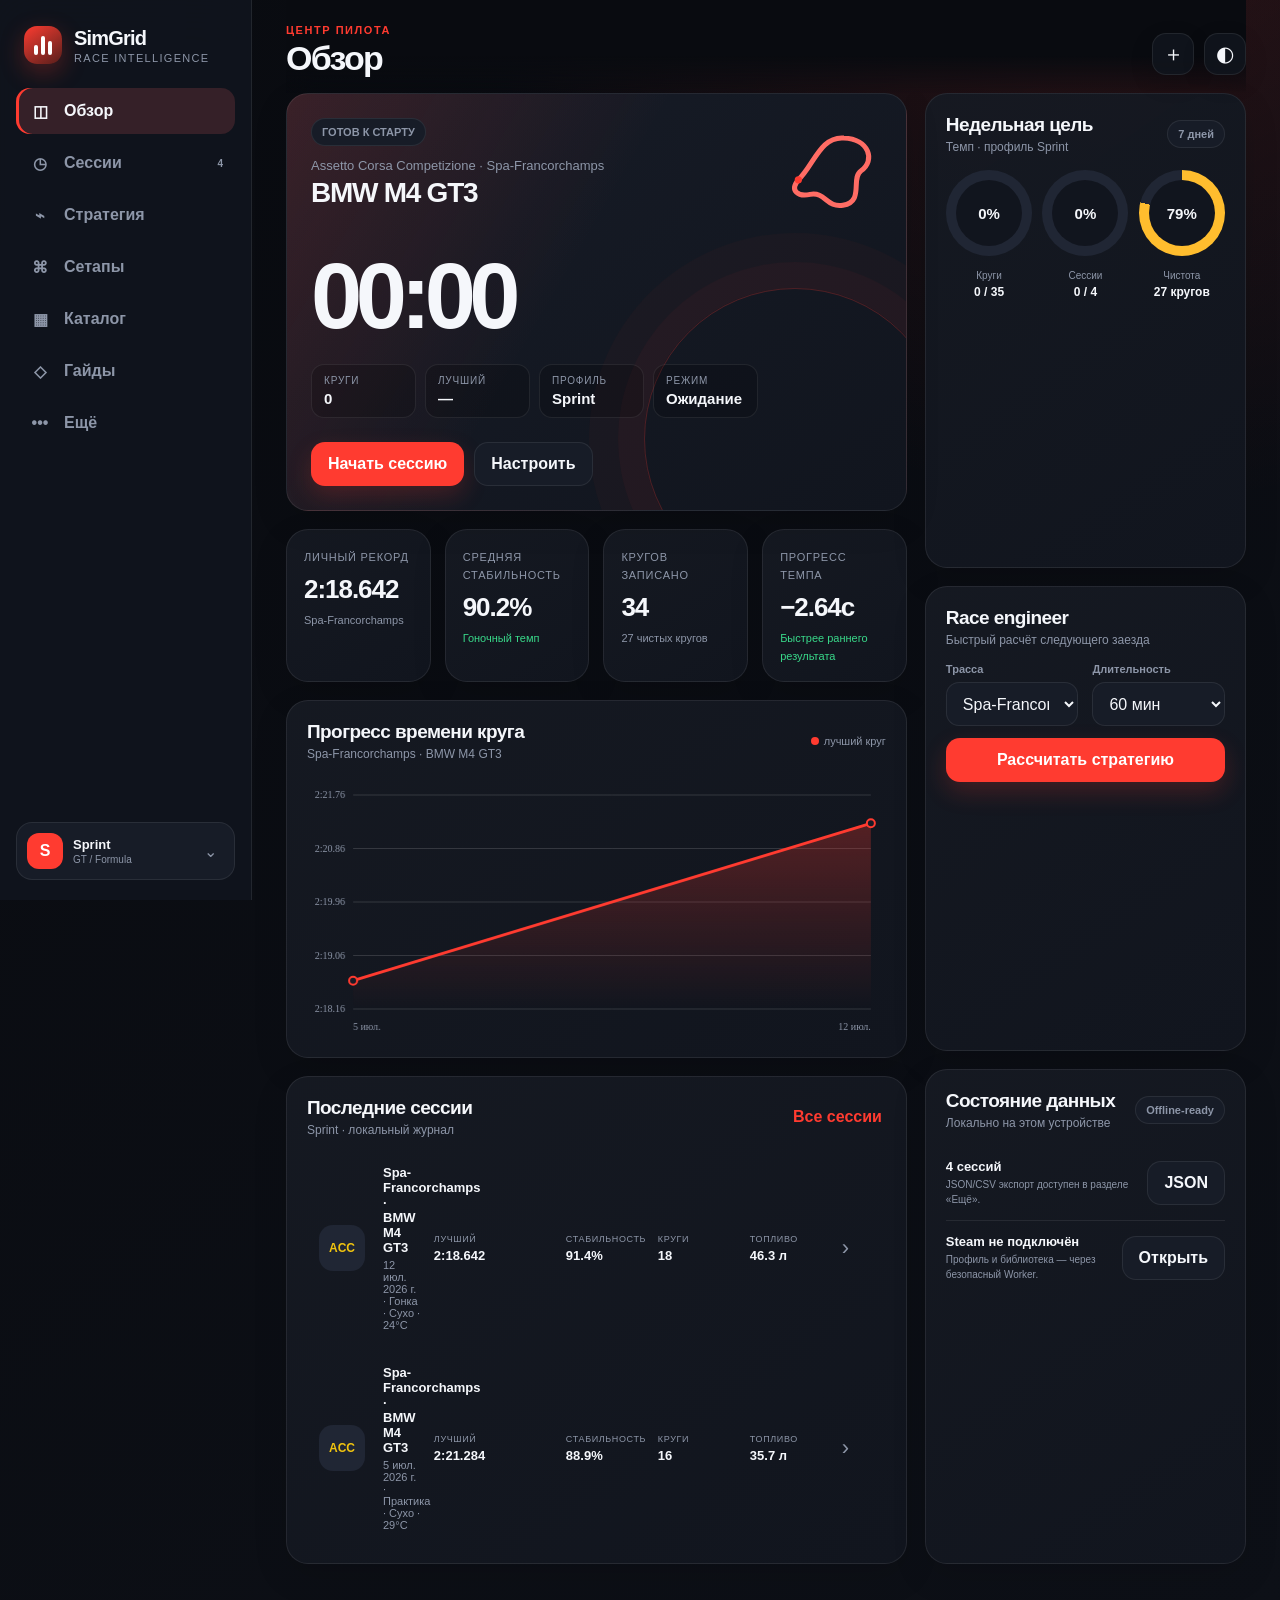
==== index.html @ e284e1b4 "Add files via upload" ====
<!doctype html>
<html lang="ru">
<head>
  <meta charset="utf-8">
  <meta name="viewport" content="width=device-width,initial-scale=1,viewport-fit=cover,user-scalable=no">
  <meta name="theme-color" content="#090b10">
  <meta name="apple-mobile-web-app-capable" content="yes">
  <meta name="apple-mobile-web-app-status-bar-style" content="black-translucent">
  <meta name="apple-mobile-web-app-title" content="SimGrid">
  <meta name="format-detection" content="telephone=no">
  <meta name="description" content="SimGrid — локальный менеджер автосимулятора, телеметрии, сетапов и стратегии.">
  <link rel="manifest" href="manifest.webmanifest">
  <link rel="apple-touch-icon" href="icons/apple-touch-icon.png">
  <link rel="icon" href="icons/icon-192.png">
  <link rel="stylesheet" href="styles.css">
  <title>SimGrid</title>
</head>
<body>
  <div id="app" class="app-shell">
    <aside class="sidebar" aria-label="Основная навигация">
      <div class="brand">
        <div class="brand-mark" aria-hidden="true"><span></span><span></span><span></span></div>
        <div><strong>SimGrid</strong><small>Race intelligence</small></div>
      </div>
      <nav id="desktopNav" class="nav-list"></nav>
      <div class="sidebar-footer">
        <button class="profile-switch" id="profileSwitch" type="button">
          <span class="profile-avatar" id="profileAvatar">S</span>
          <span><strong id="activeProfileName">Sprint</strong><small id="profileGameHint">GT / Formula</small></span>
          <span class="chevron">⌄</span>
        </button>
      </div>
    </aside>

    <main class="main">
      <header class="topbar">
        <div>
          <p class="eyebrow" id="pageEyebrow">Центр пилота</p>
          <h1 id="pageTitle">Обзор</h1>
        </div>
        <div class="top-actions">
          <button class="icon-button" id="quickAddBtn" type="button" aria-label="Добавить сессию">＋</button>
          <button class="icon-button" id="themeBtn" type="button" aria-label="Выбрать тему">◐</button>
          <button class="install-button hidden" id="installBtn" type="button">Установить</button>
        </div>
      </header>

      <section id="view" class="view" aria-live="polite"></section>
    </main>

    <nav id="mobileNav" class="bottom-nav" aria-label="Мобильная навигация"></nav>
  </div>

  <div id="modalRoot"></div>
  <div id="toastRoot" class="toast-root" aria-live="polite"></div>
  <input id="importInput" type="file" accept=".json,.csv,.simgrid" hidden>

  <script src="data.js"></script>
  <script src="app.js"></script>
</body>
</html>
---- styles.css ----
:root{
  --bg:#090b10;--bg2:#0d1017;--panel:#11151e;--panel2:#171c27;--panel3:#202634;
  --text:#f5f7fb;--muted:#8d96a8;--line:rgba(255,255,255,.08);--line-strong:rgba(255,255,255,.14);
  --accent:#ff3b30;--accent2:#ff8a65;--good:#39d98a;--warn:#ffbd2e;--danger:#ff4757;
  --shadow:0 20px 60px rgba(0,0,0,.35);--radius:22px;--radius-sm:14px;--safe-bottom:env(safe-area-inset-bottom,0px);
  --safe-top:env(safe-area-inset-top,0px);--sidebar:252px;
  color-scheme:dark;
}
[data-theme="carbon"]{--bg:#050505;--bg2:#0a0a0a;--panel:#101010;--panel2:#161616;--panel3:#222;--accent:#ff1f3d;--accent2:#ff675f}
[data-theme="titanium"]{--bg:#171a20;--bg2:#1c2027;--panel:#242a33;--panel2:#2c333e;--panel3:#353e4b;--text:#f4f5f7;--muted:#a9b0ba;--accent:#d6d9df;--accent2:#8ea0b5}
[data-theme="papaya"]{--bg:#0b0b0e;--bg2:#111116;--panel:#17171d;--panel2:#1f2028;--panel3:#292b35;--accent:#ff8700;--accent2:#ffd257}
[data-theme="electric"]{--bg:#040b12;--bg2:#07121c;--panel:#0b1926;--panel2:#0f2233;--panel3:#153148;--accent:#27a7ff;--accent2:#55e1ff}
[data-theme="violet"]{--bg:#090613;--bg2:#100b1e;--panel:#171126;--panel2:#201633;--panel3:#2a1e43;--accent:#9b7bff;--accent2:#e883ff}
[data-theme="ice"]{--bg:#eef2f6;--bg2:#f6f8fb;--panel:#ffffff;--panel2:#f2f5f8;--panel3:#e7edf3;--text:#111827;--muted:#637083;--line:rgba(19,31,49,.08);--line-strong:rgba(19,31,49,.14);--accent:#0969da;--accent2:#4ea1ff;--shadow:0 20px 50px rgba(46,62,80,.14);color-scheme:light}
[data-theme="lcd"]{--bg:#071007;--bg2:#0b160b;--panel:#0e1d0f;--panel2:#132716;--panel3:#1b3420;--text:#d9ffd1;--muted:#82aa7d;--accent:#98ff75;--accent2:#d4ff82;--good:#98ff75;--warn:#f3ff7d}
*{box-sizing:border-box}
html{background:var(--bg);min-height:100%;overscroll-behavior:none}
body{margin:0;min-height:100vh;background:
radial-gradient(circle at 88% -10%,color-mix(in srgb,var(--accent) 14%,transparent),transparent 32%),
linear-gradient(145deg,var(--bg),var(--bg2));color:var(--text);font-family:-apple-system,BlinkMacSystemFont,"SF Pro Display","Segoe UI",sans-serif;-webkit-font-smoothing:antialiased;overflow-x:hidden}
button,input,select,textarea{font:inherit;color:inherit}
button{cursor:pointer}
a{color:inherit}
.hidden{display:none!important}
.app-shell{min-height:100vh;display:grid;grid-template-columns:var(--sidebar) minmax(0,1fr)}
.sidebar{position:fixed;inset:0 auto 0 0;width:var(--sidebar);padding:calc(22px + var(--safe-top)) 16px 20px;background:color-mix(in srgb,var(--panel) 88%,transparent);border-right:1px solid var(--line);backdrop-filter:blur(24px);z-index:20;display:flex;flex-direction:column}
.brand{display:flex;align-items:center;gap:12px;padding:4px 8px 24px}.brand strong{display:block;font-size:20px;letter-spacing:-.04em}.brand small{display:block;color:var(--muted);font-size:11px;text-transform:uppercase;letter-spacing:.12em;margin-top:2px}
.brand-mark{width:38px;height:38px;border-radius:13px;background:linear-gradient(145deg,var(--accent),color-mix(in srgb,var(--accent) 30%,#111));box-shadow:0 8px 24px color-mix(in srgb,var(--accent) 28%,transparent);display:flex;align-items:flex-end;justify-content:center;gap:3px;padding:9px}
.brand-mark span{width:4px;border-radius:99px;background:#fff}.brand-mark span:nth-child(1){height:10px}.brand-mark span:nth-child(2){height:19px}.brand-mark span:nth-child(3){height:14px}
.nav-list{display:flex;flex-direction:column;gap:6px}.nav-button{border:0;background:transparent;color:var(--muted);display:flex;align-items:center;gap:12px;width:100%;padding:11px 12px;border-radius:14px;text-align:left;font-weight:650;transition:.18s ease}.nav-button:hover{background:var(--panel2);color:var(--text)}.nav-button.active{background:color-mix(in srgb,var(--accent) 13%,var(--panel2));color:var(--text);box-shadow:inset 3px 0 var(--accent)}.nav-icon{width:24px;height:24px;display:grid;place-items:center;font-size:16px}.nav-button small{margin-left:auto;color:var(--muted);font-size:10px}
.sidebar-footer{margin-top:auto}.profile-switch{width:100%;border:1px solid var(--line);background:var(--panel2);border-radius:16px;padding:10px;display:grid;grid-template-columns:36px 1fr 20px;gap:10px;align-items:center;text-align:left}.profile-switch strong,.profile-switch small{display:block}.profile-switch strong{font-size:13px}.profile-switch small{font-size:10px;color:var(--muted);margin-top:2px}.profile-avatar{width:36px;height:36px;border-radius:12px;background:var(--accent);color:#fff;display:grid;place-items:center;font-weight:800}.chevron{color:var(--muted)}
.main{grid-column:2;min-width:0;padding:0 34px 52px}.topbar{position:sticky;top:0;z-index:15;display:flex;justify-content:space-between;align-items:flex-end;padding:calc(24px + var(--safe-top)) 0 18px;background:linear-gradient(var(--bg) 60%,transparent);backdrop-filter:blur(12px)}.eyebrow{margin:0 0 5px;color:var(--accent);font-size:11px;letter-spacing:.14em;text-transform:uppercase;font-weight:800}.topbar h1{font-size:34px;line-height:1;margin:0;letter-spacing:-.05em}.top-actions{display:flex;gap:10px;align-items:center}.icon-button,.install-button{border:1px solid var(--line);background:color-mix(in srgb,var(--panel) 86%,transparent);height:42px;border-radius:14px;display:grid;place-items:center;box-shadow:0 8px 24px rgba(0,0,0,.12)}.icon-button{width:42px;font-size:21px}.install-button{padding:0 16px;color:#fff;background:var(--accent);border-color:transparent;font-weight:750}
.view{max-width:1440px;margin:0 auto}.dashboard-grid{display:grid;grid-template-columns:minmax(0,1.45fr) minmax(300px,.75fr);gap:18px}.stack{display:grid;gap:18px}.grid-2{display:grid;grid-template-columns:repeat(2,minmax(0,1fr));gap:18px}.grid-3{display:grid;grid-template-columns:repeat(3,minmax(0,1fr));gap:16px}.grid-4{display:grid;grid-template-columns:repeat(4,minmax(0,1fr));gap:14px}
.card{background:linear-gradient(145deg,color-mix(in srgb,var(--panel) 94%,white 2%),var(--panel));border:1px solid var(--line);border-radius:var(--radius);box-shadow:0 12px 35px rgba(0,0,0,.12);overflow:hidden}.card-pad{padding:20px}.card-head{display:flex;justify-content:space-between;align-items:center;gap:16px;margin-bottom:16px}.card-head h2,.card-head h3{margin:0;letter-spacing:-.03em}.card-head h2{font-size:19px}.card-head h3{font-size:16px}.card-head p{margin:4px 0 0;color:var(--muted);font-size:12px}.link-button{border:0;background:transparent;color:var(--accent);font-weight:750;padding:4px}.pill{display:inline-flex;align-items:center;gap:6px;border:1px solid var(--line);background:var(--panel2);padding:7px 10px;border-radius:999px;color:var(--muted);font-size:11px;font-weight:700}.pill.live::before{content:"";width:7px;height:7px;border-radius:50%;background:var(--danger);box-shadow:0 0 0 5px color-mix(in srgb,var(--danger) 18%,transparent);animation:pulse 1.8s infinite}@keyframes pulse{50%{box-shadow:0 0 0 9px transparent}}
.live-card{position:relative;min-height:310px;padding:24px;background:
linear-gradient(120deg,color-mix(in srgb,var(--accent) 15%,transparent),transparent 45%),
linear-gradient(145deg,var(--panel2),var(--panel));isolation:isolate}.live-card::after{content:"";position:absolute;right:-40px;bottom:-80px;width:300px;height:300px;border:1px solid color-mix(in srgb,var(--accent) 25%,transparent);border-radius:50%;box-shadow:0 0 0 26px color-mix(in srgb,var(--accent) 4%,transparent),0 0 0 55px color-mix(in srgb,var(--accent) 3%,transparent);z-index:-1}.live-top{display:flex;justify-content:space-between;gap:15px}.live-track{font-size:13px;color:var(--muted);margin:12px 0 4px}.live-title{font-size:28px;font-weight:800;letter-spacing:-.045em;margin:0}.timer{font-variant-numeric:tabular-nums;font-size:clamp(54px,8vw,92px);line-height:1;font-weight:800;letter-spacing:-.07em;margin:28px 0 22px}.live-stats{display:flex;flex-wrap:wrap;gap:9px}.live-stat{background:rgba(0,0,0,.18);border:1px solid var(--line);border-radius:13px;padding:10px 12px;min-width:105px}.live-stat small{display:block;color:var(--muted);font-size:10px;text-transform:uppercase;letter-spacing:.08em}.live-stat strong{display:block;margin-top:4px;font-size:15px}.live-actions{display:flex;gap:10px;margin-top:24px}.primary,.secondary,.danger-button{border-radius:14px;min-height:44px;padding:0 16px;font-weight:800;border:1px solid transparent}.primary{background:var(--accent);color:#fff;box-shadow:0 10px 25px color-mix(in srgb,var(--accent) 20%,transparent)}.secondary{background:var(--panel2);border-color:var(--line);color:var(--text)}.danger-button{background:color-mix(in srgb,var(--danger) 14%,var(--panel2));border-color:color-mix(in srgb,var(--danger) 32%,transparent);color:var(--danger)}
.metric{padding:17px}.metric small{color:var(--muted);font-size:11px;text-transform:uppercase;letter-spacing:.07em}.metric strong{display:block;font-size:26px;letter-spacing:-.04em;margin:9px 0 5px}.metric span{font-size:11px;color:var(--muted)}.metric .up{color:var(--good)}.metric .down{color:var(--danger)}
.rings{display:grid;grid-template-columns:repeat(3,1fr);gap:10px}.ring-wrap{text-align:center}.ring{--p:50;--ring-color:var(--accent);width:86px;aspect-ratio:1;border-radius:50%;margin:0 auto 9px;background:conic-gradient(var(--ring-color) calc(var(--p)*1%),var(--panel3) 0);display:grid;place-items:center;position:relative}.ring::before{content:"";width:66px;aspect-ratio:1;border-radius:50%;background:var(--panel)}.ring strong{position:absolute;font-size:15px}.ring-wrap small{color:var(--muted);font-size:10px}.ring-wrap b{display:block;font-size:12px;margin-top:2px}
.chart-wrap{height:260px;position:relative}.chart-wrap canvas{width:100%;height:100%;display:block}.chart-legend{display:flex;gap:14px;align-items:center;color:var(--muted);font-size:11px}.legend-dot{width:8px;height:8px;border-radius:50%;background:var(--accent);display:inline-block;margin-right:5px}
.session-list{display:grid;gap:10px}.session-row{display:grid;background:transparent;grid-template-columns:52px minmax(0,1.4fr) minmax(120px,.8fr) repeat(3,minmax(80px,.4fr)) 32px;align-items:center;gap:12px;padding:12px;border:1px solid transparent;border-radius:15px;transition:.18s}.session-row:hover{background:var(--panel2);border-color:var(--line)}.game-badge{width:46px;height:46px;border-radius:14px;background:var(--panel3);display:grid;place-items:center;font-weight:850;font-size:12px}.session-main strong,.session-main small{display:block}.session-main strong{font-size:13px}.session-main small{color:var(--muted);font-size:11px;margin-top:4px}.session-cell small{display:block;color:var(--muted);font-size:9px;text-transform:uppercase;letter-spacing:.07em}.session-cell strong{display:block;font-size:13px;margin-top:4px;font-variant-numeric:tabular-nums}.more-button{border:0;background:transparent;color:var(--muted);font-size:22px}
.toolbar{display:flex;gap:10px;align-items:center;justify-content:space-between;margin-bottom:18px;flex-wrap:wrap}.toolbar-group{display:flex;gap:10px;align-items:center;flex-wrap:wrap}.search{position:relative}.search input{width:min(360px,65vw);height:44px;border:1px solid var(--line);background:var(--panel);border-radius:14px;padding:0 14px 0 40px;outline:none}.search::before{content:"⌕";position:absolute;left:14px;top:8px;color:var(--muted);font-size:21px}.select,.input,.textarea{width:100%;border:1px solid var(--line);background:var(--panel2);border-radius:13px;min-height:44px;padding:10px 12px;outline:none}.textarea{min-height:94px;resize:vertical}.select:focus,.input:focus,.textarea:focus,.search input:focus{border-color:color-mix(in srgb,var(--accent) 60%,transparent);box-shadow:0 0 0 3px color-mix(in srgb,var(--accent) 12%,transparent)}
.segmented{display:flex;background:var(--panel);border:1px solid var(--line);border-radius:14px;padding:4px;overflow:auto}.segmented button{white-space:nowrap;border:0;background:transparent;color:var(--muted);padding:8px 12px;border-radius:10px;font-size:11px;font-weight:750}.segmented button.active{background:var(--panel3);color:var(--text)}
.form-grid{display:grid;grid-template-columns:repeat(2,minmax(0,1fr));gap:14px}.form-grid.three{grid-template-columns:repeat(3,minmax(0,1fr))}.field{display:grid;gap:7px}.field.full{grid-column:1/-1}.field label{font-size:11px;color:var(--muted);font-weight:700}.field-help{font-size:10px;color:var(--muted);line-height:1.4}.form-section{padding:18px 0;border-top:1px solid var(--line)}.form-section:first-child{border-top:0;padding-top:0}.form-section h3{font-size:14px;margin:0 0 13px}.modal-backdrop{position:fixed;inset:0;background:rgba(0,0,0,.62);backdrop-filter:blur(8px);z-index:100;display:grid;place-items:center;padding:20px}.modal{width:min(760px,100%);max-height:min(88vh,900px);background:var(--panel);border:1px solid var(--line-strong);border-radius:26px;box-shadow:var(--shadow);overflow:hidden;display:flex;flex-direction:column}.modal.small{width:min(480px,100%)}.modal-head{display:flex;justify-content:space-between;align-items:center;padding:18px 20px;border-bottom:1px solid var(--line)}.modal-head h2{margin:0;font-size:20px;letter-spacing:-.03em}.modal-close{width:34px;height:34px;border-radius:50%;border:1px solid var(--line);background:var(--panel2)}.modal-body{padding:20px;overflow:auto}.modal-actions{display:flex;justify-content:flex-end;gap:10px;padding:16px 20px calc(16px + var(--safe-bottom));border-top:1px solid var(--line);background:var(--panel2)}
.strategy-layout{display:grid;grid-template-columns:minmax(300px,.75fr) minmax(0,1.25fr);gap:18px}.strategy-results{display:grid;gap:12px}.strategy-card{position:relative;padding:18px;border:1px solid var(--line);background:var(--panel);border-radius:18px;overflow:hidden}.strategy-card.recommended{border-color:color-mix(in srgb,var(--accent) 55%,transparent);box-shadow:inset 4px 0 var(--accent)}.strategy-card .recommend{position:absolute;right:12px;top:12px;color:var(--accent);font-size:9px;text-transform:uppercase;letter-spacing:.09em;font-weight:900}.strategy-title{display:flex;justify-content:space-between;gap:15px;padding-right:60px}.strategy-title h3{margin:0;font-size:16px}.strategy-title strong{font-size:18px;font-variant-numeric:tabular-nums}.stints{display:flex;gap:5px;margin:16px 0 12px}.stint{height:12px;min-width:15px;border-radius:99px;background:var(--accent);flex:var(--stint,1)}.stint.medium{background:var(--warn)}.stint.hard{background:#e8edf4}.stint.wet{background:#3a8cff}.strategy-meta{display:grid;grid-template-columns:repeat(4,1fr);gap:10px}.strategy-meta small{color:var(--muted);font-size:9px;text-transform:uppercase}.strategy-meta strong{display:block;font-size:12px;margin-top:4px}.strategy-note{margin:12px 0 0;color:var(--muted);font-size:11px;line-height:1.5}
.setup-grid{display:grid;grid-template-columns:repeat(3,minmax(0,1fr));gap:14px}.setup-card{padding:17px;border:1px solid var(--line);background:var(--panel);border-radius:18px;transition:.18s}.setup-card:hover{transform:translateY(-2px);border-color:var(--line-strong)}.setup-card h3{font-size:15px;margin:12px 0 5px}.setup-card p{font-size:11px;color:var(--muted);margin:0 0 13px}.tags{display:flex;gap:6px;flex-wrap:wrap}.tag{font-size:9px;border-radius:99px;padding:5px 8px;background:var(--panel3);color:var(--muted)}.setup-mini{display:grid;grid-template-columns:repeat(3,1fr);gap:7px;margin-top:13px}.setup-mini div{background:var(--panel2);border-radius:10px;padding:8px}.setup-mini small{display:block;font-size:8px;color:var(--muted)}.setup-mini strong{font-size:11px;display:block;margin-top:3px}.compare-table{width:100%;border-collapse:collapse}.compare-table th,.compare-table td{padding:11px;border-bottom:1px solid var(--line);font-size:12px;text-align:left}.compare-table th{color:var(--muted);font-size:10px;text-transform:uppercase}.diff-positive{color:var(--good)}.diff-negative{color:var(--danger)}
.catalog-grid{display:grid;grid-template-columns:repeat(4,minmax(0,1fr));gap:14px}.catalog-card{border:1px solid var(--line);background:var(--panel);border-radius:18px;overflow:hidden;min-height:210px;display:flex;flex-direction:column}.catalog-visual{height:112px;background:linear-gradient(145deg,color-mix(in srgb,var(--accent) 16%,var(--panel2)),var(--panel3));position:relative;display:grid;place-items:center;overflow:hidden}.catalog-visual svg{width:82%;height:82%;filter:drop-shadow(0 8px 12px rgba(0,0,0,.25))}.catalog-visual .car-silhouette{font-size:48px;transform:skewX(-6deg)}.catalog-content{padding:14px;display:flex;flex-direction:column;gap:8px;flex:1}.catalog-content h3{margin:0;font-size:14px}.catalog-content p{margin:0;color:var(--muted);font-size:10px;line-height:1.5}.catalog-meta{margin-top:auto;display:flex;justify-content:space-between;color:var(--muted);font-size:10px}
.guide-grid{display:grid;grid-template-columns:repeat(3,minmax(0,1fr));gap:16px}.guide-card{border:1px solid var(--line);background:var(--panel);border-radius:20px;overflow:hidden;transition:.2s}.guide-card:hover{transform:translateY(-3px);box-shadow:var(--shadow)}.guide-photo{height:170px;background-size:cover;background-position:center;position:relative}.guide-photo::after{content:"";position:absolute;inset:0;background:linear-gradient(transparent 35%,rgba(0,0,0,.8))}.guide-map{position:absolute;right:10px;bottom:10px;width:92px;height:92px;z-index:2;background:rgba(8,10,14,.75);border:1px solid rgba(255,255,255,.13);border-radius:18px;padding:10px;backdrop-filter:blur(12px)}.guide-map svg{width:100%;height:100%}.guide-level{position:absolute;top:12px;left:12px;z-index:2;background:rgba(8,10,14,.72);padding:7px 9px;border-radius:999px;font-size:9px;font-weight:800;backdrop-filter:blur(10px)}.guide-content{padding:16px}.guide-content h3{margin:0 0 7px;font-size:17px}.guide-content p{margin:0;color:var(--muted);font-size:11px;line-height:1.55}.guide-actions{display:flex;justify-content:space-between;align-items:center;margin-top:13px}.corner-count{font-size:10px;color:var(--muted)}.guide-detail-hero{height:260px;border-radius:20px;background-size:cover;background-position:center;position:relative;overflow:hidden;margin-bottom:18px}.guide-detail-hero::after{content:"";position:absolute;inset:0;background:linear-gradient(90deg,rgba(0,0,0,.8),rgba(0,0,0,.2))}.guide-detail-title{position:absolute;left:24px;bottom:24px;z-index:2}.guide-detail-title h2{font-size:32px;margin:5px 0}.guide-detail-title p{margin:0;color:rgba(255,255,255,.75)}.corner-list{display:grid;gap:10px}.corner-item{display:grid;grid-template-columns:46px 1fr auto;gap:12px;align-items:start;padding:13px;border:1px solid var(--line);border-radius:15px}.corner-num{width:42px;height:42px;border-radius:13px;background:color-mix(in srgb,var(--accent) 15%,var(--panel2));color:var(--accent);display:grid;place-items:center;font-weight:850}.corner-item h4{margin:1px 0 5px;font-size:13px}.corner-item p{margin:0;color:var(--muted);font-size:11px;line-height:1.45}.gear{font-size:10px;color:var(--muted);white-space:nowrap}
.settings-grid{display:grid;grid-template-columns:repeat(2,minmax(0,1fr));gap:18px}.setting-card{padding:19px}.setting-row{display:flex;justify-content:space-between;gap:18px;align-items:center;padding:13px 0;border-bottom:1px solid var(--line)}.setting-row:last-child{border-bottom:0}.setting-row h3{margin:0;font-size:13px}.setting-row p{margin:4px 0 0;color:var(--muted);font-size:10px;line-height:1.45}.switch{width:46px;height:28px;border-radius:99px;background:var(--panel3);border:0;padding:3px}.switch span{display:block;width:22px;height:22px;background:white;border-radius:50%;transition:.2s}.switch.active{background:var(--accent)}.switch.active span{transform:translateX(18px)}.theme-grid{display:grid;grid-template-columns:repeat(4,1fr);gap:10px}.theme-option{border:1px solid var(--line);background:var(--panel2);border-radius:14px;padding:8px;text-align:left}.theme-option.active{border-color:var(--accent);box-shadow:0 0 0 2px color-mix(in srgb,var(--accent) 12%,transparent)}.theme-swatch{height:62px;border-radius:10px;background:var(--swatch);position:relative;overflow:hidden}.theme-swatch::before{content:"";position:absolute;width:22px;height:22px;border-radius:50%;background:var(--swatch-accent);right:8px;bottom:8px}.theme-option strong{display:block;font-size:10px;margin-top:7px}.steam-panel{padding:18px;background:linear-gradient(145deg,#121b2d,#0c1321);border:1px solid rgba(102,154,255,.2);border-radius:18px}.steam-logo{display:flex;align-items:center;gap:10px;margin-bottom:12px}.steam-logo span{width:38px;height:38px;border-radius:50%;background:#1b5fa7;display:grid;place-items:center;font-weight:850}.steam-panel h3{margin:0;font-size:15px}.steam-panel p{color:#9eaac0;font-size:11px;line-height:1.55}.notice{border-left:3px solid var(--warn);padding:11px 12px;background:color-mix(in srgb,var(--warn) 8%,var(--panel2));border-radius:0 12px 12px 0;color:var(--muted);font-size:11px;line-height:1.55}
.empty{padding:42px 20px;text-align:center;color:var(--muted)}.empty-icon{font-size:44px;opacity:.55}.empty h3{color:var(--text);margin:12px 0 6px}.empty p{font-size:12px;max-width:430px;margin:0 auto 18px;line-height:1.5}.toast-root{position:fixed;right:20px;bottom:20px;z-index:200;display:grid;gap:8px}.toast{max-width:360px;background:var(--panel3);border:1px solid var(--line-strong);color:var(--text);padding:12px 14px;border-radius:13px;box-shadow:var(--shadow);font-size:12px;animation:toastIn .22s ease}.toast.good{border-left:3px solid var(--good)}.toast.warn{border-left:3px solid var(--warn)}.toast.bad{border-left:3px solid var(--danger)}@keyframes toastIn{from{opacity:0;transform:translateY(8px)}}
.bottom-nav{display:none}
@media(max-width:1150px){.dashboard-grid{grid-template-columns:1fr}.catalog-grid{grid-template-columns:repeat(3,minmax(0,1fr))}.guide-grid{grid-template-columns:repeat(2,minmax(0,1fr))}.setup-grid{grid-template-columns:repeat(2,minmax(0,1fr))}.strategy-layout{grid-template-columns:1fr}.session-row{grid-template-columns:50px 1fr repeat(2,100px) 30px}.session-row .hide-md{display:none}.grid-4{grid-template-columns:repeat(2,1fr)}}
@media(max-width:820px){:root{--radius:19px}.app-shell{display:block}.sidebar{display:none}.main{padding:0 14px calc(92px + var(--safe-bottom));}.topbar{padding:calc(15px + var(--safe-top)) 2px 14px;align-items:center}.topbar h1{font-size:28px}.eyebrow{font-size:9px}.top-actions{gap:7px}.icon-button{width:38px;height:38px;border-radius:13px}.install-button{height:38px;padding:0 12px}.bottom-nav{position:fixed;display:grid;grid-template-columns:repeat(6,1fr);left:8px;right:8px;bottom:calc(7px + var(--safe-bottom));z-index:30;background:color-mix(in srgb,var(--panel) 88%,transparent);border:1px solid var(--line-strong);border-radius:19px;padding:6px 3px;backdrop-filter:blur(24px);box-shadow:0 14px 38px rgba(0,0,0,.35)}.bottom-nav button{border:0;background:transparent;color:var(--muted);display:grid;place-items:center;gap:2px;min-width:0;padding:5px 2px;border-radius:12px}.bottom-nav button.active{color:var(--accent);background:color-mix(in srgb,var(--accent) 9%,transparent)}.bottom-nav .nav-icon{width:auto;height:18px;font-size:15px}.bottom-nav span:last-child{font-size:8px;font-weight:750;overflow:hidden;text-overflow:ellipsis;width:100%}.dashboard-grid,.grid-2,.settings-grid{grid-template-columns:1fr}.grid-3{grid-template-columns:repeat(2,1fr)}.grid-4{grid-template-columns:repeat(2,1fr)}.card-pad{padding:16px}.live-card{padding:18px;min-height:292px}.live-title{font-size:23px}.timer{font-size:58px;margin:27px 0 20px}.live-stat{min-width:calc(50% - 5px)}.metric strong{font-size:22px}.session-row{grid-template-columns:44px 1fr 86px 24px;padding:10px;gap:8px}.session-row .hide-mobile{display:none}.game-badge{width:42px;height:42px}.strategy-meta{grid-template-columns:repeat(2,1fr)}.catalog-grid{grid-template-columns:repeat(2,minmax(0,1fr));gap:10px}.guide-grid,.setup-grid{grid-template-columns:1fr}.guide-photo{height:190px}.form-grid,.form-grid.three{grid-template-columns:1fr}.modal-backdrop{padding:0;align-items:end}.modal,.modal.small{width:100%;max-height:93vh;border-radius:25px 25px 0 0}.modal-body{padding:16px}.modal-head{padding:16px}.modal-actions{padding:12px 16px calc(12px + var(--safe-bottom))}.theme-grid{grid-template-columns:repeat(2,1fr)}.toast-root{left:14px;right:14px;bottom:calc(88px + var(--safe-bottom))}.toast{max-width:none}.guide-detail-hero{height:220px}.guide-detail-title{left:18px;bottom:18px}.guide-detail-title h2{font-size:26px}.corner-item{grid-template-columns:42px 1fr}.corner-item .gear{grid-column:2}.rings{gap:3px}.ring{width:78px}.ring::before{width:60px}}
@media(max-width:430px){.grid-3{grid-template-columns:1fr}.catalog-grid{grid-template-columns:1fr}.catalog-card{min-height:190px}.catalog-visual{height:100px}.topbar h1{font-size:25px}.top-actions .install-button{display:none!important}.live-actions{display:grid;grid-template-columns:1fr 1fr}.live-actions button:first-child:last-child{grid-column:1/-1}.timer{font-size:52px}.strategy-title{padding-right:0}.strategy-card .recommend{position:static;display:block;margin-bottom:8px}.session-cell strong{font-size:12px}.ring{width:72px}.ring::before{width:55px}.bottom-nav{left:5px;right:5px}.bottom-nav span:last-child{font-size:7px}}
@media(display-mode:standalone){body{user-select:none}.main{min-height:100vh}.install-button{display:none!important}}
@media(prefers-reduced-motion:reduce){*,*::before,*::after{animation-duration:.001ms!important;transition-duration:.001ms!important;scroll-behavior:auto!important}}
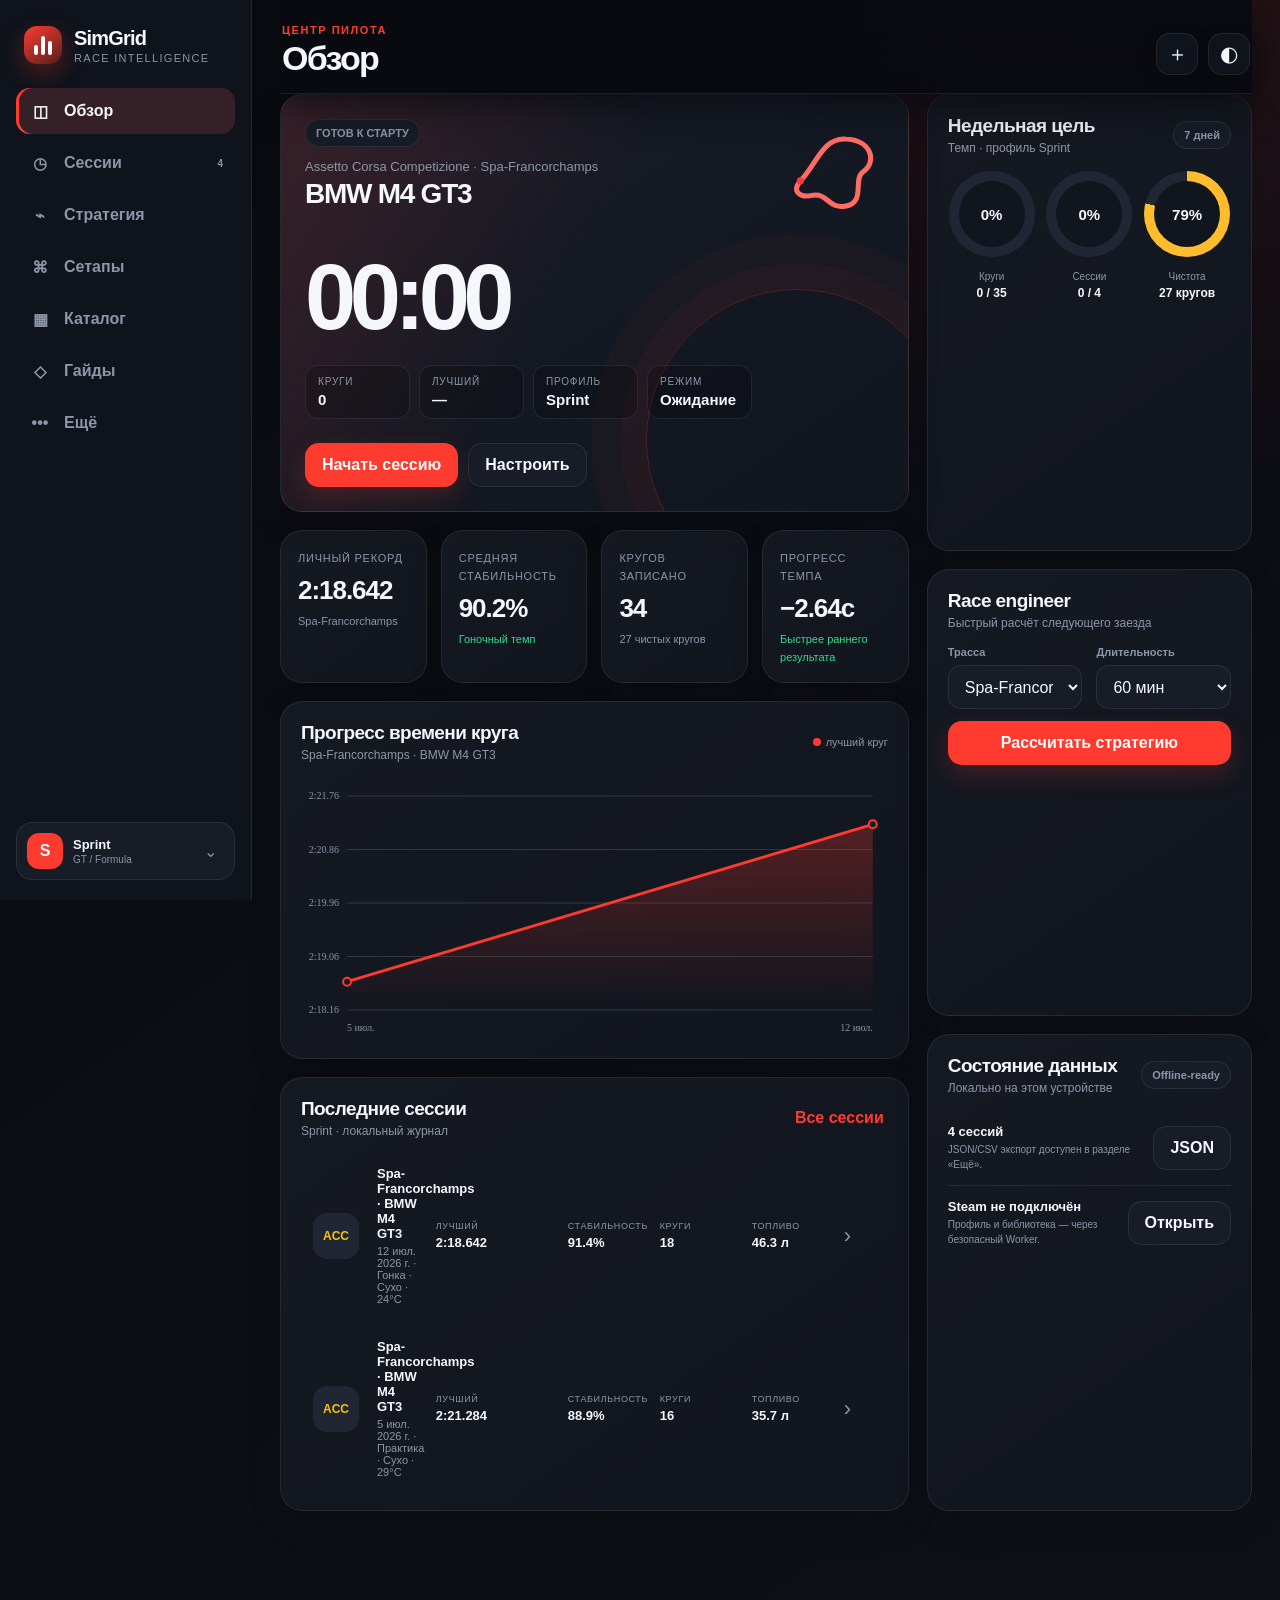
==== commit fa6810ea: "Add files via upload" ====
--- a/index.html
+++ b/index.html
@@ -9,10 +9,10 @@
   <meta name="apple-mobile-web-app-title" content="SimGrid">
   <meta name="format-detection" content="telephone=no">
   <meta name="description" content="SimGrid — локальный менеджер автосимулятора, телеметрии, сетапов и стратегии.">
-  <link rel="manifest" href="manifest.webmanifest">
+  <link rel="manifest" href="manifest.webmanifest?v=2.1.0">
   <link rel="apple-touch-icon" href="icons/apple-touch-icon.png">
   <link rel="icon" href="icons/icon-192.png">
-  <link rel="stylesheet" href="styles.css">
+  <link rel="stylesheet" href="styles.css?v=2.1.0">
   <title>SimGrid</title>
 </head>
 <body>
@@ -55,7 +55,7 @@
   <div id="toastRoot" class="toast-root" aria-live="polite"></div>
   <input id="importInput" type="file" accept=".json,.csv,.simgrid" hidden>
 
-  <script src="data.js"></script>
-  <script src="app.js"></script>
+  <script src="data.js?v=2.1.0"></script>
+  <script src="app.js?v=2.1.0"></script>
 </body>
 </html>
--- a/styles.css
+++ b/styles.css
@@ -29,7 +29,7 @@
 .brand-mark span{width:4px;border-radius:99px;background:#fff}.brand-mark span:nth-child(1){height:10px}.brand-mark span:nth-child(2){height:19px}.brand-mark span:nth-child(3){height:14px}
 .nav-list{display:flex;flex-direction:column;gap:6px}.nav-button{border:0;background:transparent;color:var(--muted);display:flex;align-items:center;gap:12px;width:100%;padding:11px 12px;border-radius:14px;text-align:left;font-weight:650;transition:.18s ease}.nav-button:hover{background:var(--panel2);color:var(--text)}.nav-button.active{background:color-mix(in srgb,var(--accent) 13%,var(--panel2));color:var(--text);box-shadow:inset 3px 0 var(--accent)}.nav-icon{width:24px;height:24px;display:grid;place-items:center;font-size:16px}.nav-button small{margin-left:auto;color:var(--muted);font-size:10px}
 .sidebar-footer{margin-top:auto}.profile-switch{width:100%;border:1px solid var(--line);background:var(--panel2);border-radius:16px;padding:10px;display:grid;grid-template-columns:36px 1fr 20px;gap:10px;align-items:center;text-align:left}.profile-switch strong,.profile-switch small{display:block}.profile-switch strong{font-size:13px}.profile-switch small{font-size:10px;color:var(--muted);margin-top:2px}.profile-avatar{width:36px;height:36px;border-radius:12px;background:var(--accent);color:#fff;display:grid;place-items:center;font-weight:800}.chevron{color:var(--muted)}
-.main{grid-column:2;min-width:0;padding:0 34px 52px}.topbar{position:sticky;top:0;z-index:15;display:flex;justify-content:space-between;align-items:flex-end;padding:calc(24px + var(--safe-top)) 0 18px;background:linear-gradient(var(--bg) 60%,transparent);backdrop-filter:blur(12px)}.eyebrow{margin:0 0 5px;color:var(--accent);font-size:11px;letter-spacing:.14em;text-transform:uppercase;font-weight:800}.topbar h1{font-size:34px;line-height:1;margin:0;letter-spacing:-.05em}.top-actions{display:flex;gap:10px;align-items:center}.icon-button,.install-button{border:1px solid var(--line);background:color-mix(in srgb,var(--panel) 86%,transparent);height:42px;border-radius:14px;display:grid;place-items:center;box-shadow:0 8px 24px rgba(0,0,0,.12)}.icon-button{width:42px;font-size:21px}.install-button{padding:0 16px;color:#fff;background:var(--accent);border-color:transparent;font-weight:750}
+.main{grid-column:2;min-width:0;padding:0 34px 88px}.topbar{position:sticky;top:0;z-index:15;display:flex;justify-content:space-between;align-items:flex-end;padding:calc(24px + var(--safe-top)) 0 18px;background:linear-gradient(var(--bg) 60%,transparent);backdrop-filter:blur(12px)}.eyebrow{margin:0 0 5px;color:var(--accent);font-size:11px;letter-spacing:.14em;text-transform:uppercase;font-weight:800}.topbar h1{font-size:34px;line-height:1;margin:0;letter-spacing:-.05em}.top-actions{display:flex;gap:10px;align-items:center}.icon-button,.install-button{border:1px solid var(--line);background:color-mix(in srgb,var(--panel) 86%,transparent);height:42px;border-radius:14px;display:grid;place-items:center;box-shadow:0 8px 24px rgba(0,0,0,.12)}.icon-button{width:42px;font-size:21px}.install-button{padding:0 16px;color:#fff;background:var(--accent);border-color:transparent;font-weight:750}
 .view{max-width:1440px;margin:0 auto}.dashboard-grid{display:grid;grid-template-columns:minmax(0,1.45fr) minmax(300px,.75fr);gap:18px}.stack{display:grid;gap:18px}.grid-2{display:grid;grid-template-columns:repeat(2,minmax(0,1fr));gap:18px}.grid-3{display:grid;grid-template-columns:repeat(3,minmax(0,1fr));gap:16px}.grid-4{display:grid;grid-template-columns:repeat(4,minmax(0,1fr));gap:14px}
 .card{background:linear-gradient(145deg,color-mix(in srgb,var(--panel) 94%,white 2%),var(--panel));border:1px solid var(--line);border-radius:var(--radius);box-shadow:0 12px 35px rgba(0,0,0,.12);overflow:hidden}.card-pad{padding:20px}.card-head{display:flex;justify-content:space-between;align-items:center;gap:16px;margin-bottom:16px}.card-head h2,.card-head h3{margin:0;letter-spacing:-.03em}.card-head h2{font-size:19px}.card-head h3{font-size:16px}.card-head p{margin:4px 0 0;color:var(--muted);font-size:12px}.link-button{border:0;background:transparent;color:var(--accent);font-weight:750;padding:4px}.pill{display:inline-flex;align-items:center;gap:6px;border:1px solid var(--line);background:var(--panel2);padding:7px 10px;border-radius:999px;color:var(--muted);font-size:11px;font-weight:700}.pill.live::before{content:"";width:7px;height:7px;border-radius:50%;background:var(--danger);box-shadow:0 0 0 5px color-mix(in srgb,var(--danger) 18%,transparent);animation:pulse 1.8s infinite}@keyframes pulse{50%{box-shadow:0 0 0 9px transparent}}
 .live-card{position:relative;min-height:310px;padding:24px;background:
@@ -41,16 +41,112 @@
 .session-list{display:grid;gap:10px}.session-row{display:grid;background:transparent;grid-template-columns:52px minmax(0,1.4fr) minmax(120px,.8fr) repeat(3,minmax(80px,.4fr)) 32px;align-items:center;gap:12px;padding:12px;border:1px solid transparent;border-radius:15px;transition:.18s}.session-row:hover{background:var(--panel2);border-color:var(--line)}.game-badge{width:46px;height:46px;border-radius:14px;background:var(--panel3);display:grid;place-items:center;font-weight:850;font-size:12px}.session-main strong,.session-main small{display:block}.session-main strong{font-size:13px}.session-main small{color:var(--muted);font-size:11px;margin-top:4px}.session-cell small{display:block;color:var(--muted);font-size:9px;text-transform:uppercase;letter-spacing:.07em}.session-cell strong{display:block;font-size:13px;margin-top:4px;font-variant-numeric:tabular-nums}.more-button{border:0;background:transparent;color:var(--muted);font-size:22px}
 .toolbar{display:flex;gap:10px;align-items:center;justify-content:space-between;margin-bottom:18px;flex-wrap:wrap}.toolbar-group{display:flex;gap:10px;align-items:center;flex-wrap:wrap}.search{position:relative}.search input{width:min(360px,65vw);height:44px;border:1px solid var(--line);background:var(--panel);border-radius:14px;padding:0 14px 0 40px;outline:none}.search::before{content:"⌕";position:absolute;left:14px;top:8px;color:var(--muted);font-size:21px}.select,.input,.textarea{width:100%;border:1px solid var(--line);background:var(--panel2);border-radius:13px;min-height:44px;padding:10px 12px;outline:none}.textarea{min-height:94px;resize:vertical}.select:focus,.input:focus,.textarea:focus,.search input:focus{border-color:color-mix(in srgb,var(--accent) 60%,transparent);box-shadow:0 0 0 3px color-mix(in srgb,var(--accent) 12%,transparent)}
 .segmented{display:flex;background:var(--panel);border:1px solid var(--line);border-radius:14px;padding:4px;overflow:auto}.segmented button{white-space:nowrap;border:0;background:transparent;color:var(--muted);padding:8px 12px;border-radius:10px;font-size:11px;font-weight:750}.segmented button.active{background:var(--panel3);color:var(--text)}
-.form-grid{display:grid;grid-template-columns:repeat(2,minmax(0,1fr));gap:14px}.form-grid.three{grid-template-columns:repeat(3,minmax(0,1fr))}.field{display:grid;gap:7px}.field.full{grid-column:1/-1}.field label{font-size:11px;color:var(--muted);font-weight:700}.field-help{font-size:10px;color:var(--muted);line-height:1.4}.form-section{padding:18px 0;border-top:1px solid var(--line)}.form-section:first-child{border-top:0;padding-top:0}.form-section h3{font-size:14px;margin:0 0 13px}.modal-backdrop{position:fixed;inset:0;background:rgba(0,0,0,.62);backdrop-filter:blur(8px);z-index:100;display:grid;place-items:center;padding:20px}.modal{width:min(760px,100%);max-height:min(88vh,900px);background:var(--panel);border:1px solid var(--line-strong);border-radius:26px;box-shadow:var(--shadow);overflow:hidden;display:flex;flex-direction:column}.modal.small{width:min(480px,100%)}.modal-head{display:flex;justify-content:space-between;align-items:center;padding:18px 20px;border-bottom:1px solid var(--line)}.modal-head h2{margin:0;font-size:20px;letter-spacing:-.03em}.modal-close{width:34px;height:34px;border-radius:50%;border:1px solid var(--line);background:var(--panel2)}.modal-body{padding:20px;overflow:auto}.modal-actions{display:flex;justify-content:flex-end;gap:10px;padding:16px 20px calc(16px + var(--safe-bottom));border-top:1px solid var(--line);background:var(--panel2)}
+.form-grid{display:grid;grid-template-columns:repeat(2,minmax(0,1fr));gap:14px}.form-grid.three{grid-template-columns:repeat(3,minmax(0,1fr))}.field{display:grid;gap:7px}.field.full{grid-column:1/-1}.field label{font-size:11px;color:var(--muted);font-weight:700}.field-help{font-size:10px;color:var(--muted);line-height:1.4}.form-section{padding:18px 0;border-top:1px solid var(--line)}.form-section:first-child{border-top:0;padding-top:0}.form-section h3{font-size:14px;margin:0 0 13px}.modal-backdrop{position:fixed;inset:0;background:rgba(0,0,0,.62);backdrop-filter:blur(8px);z-index:100;display:grid;place-items:center;padding:20px}.modal{width:min(760px,100%);max-height:min(88vh,900px);background:var(--panel);border:1px solid var(--line-strong);border-radius:26px;box-shadow:var(--shadow);overflow:hidden;display:flex;flex-direction:column}.modal.small{width:min(480px,100%)}.modal-head{display:flex;justify-content:space-between;align-items:center;padding:18px 20px;border-bottom:1px solid var(--line)}.modal-head h2{margin:0;font-size:20px;letter-spacing:-.03em}.modal-close{width:34px;height:34px;border-radius:50%;border:1px solid var(--line);background:var(--panel2)}.modal-body{flex:1;min-height:0;padding:20px 20px calc(28px + var(--safe-bottom));overflow:auto;-webkit-overflow-scrolling:touch;overscroll-behavior:contain}.modal-actions{display:flex;justify-content:flex-end;gap:10px;padding:16px 20px calc(16px + var(--safe-bottom));border-top:1px solid var(--line);background:color-mix(in srgb,var(--panel2) 92%,transparent);backdrop-filter:blur(18px);position:relative;z-index:2}
 .strategy-layout{display:grid;grid-template-columns:minmax(300px,.75fr) minmax(0,1.25fr);gap:18px}.strategy-results{display:grid;gap:12px}.strategy-card{position:relative;padding:18px;border:1px solid var(--line);background:var(--panel);border-radius:18px;overflow:hidden}.strategy-card.recommended{border-color:color-mix(in srgb,var(--accent) 55%,transparent);box-shadow:inset 4px 0 var(--accent)}.strategy-card .recommend{position:absolute;right:12px;top:12px;color:var(--accent);font-size:9px;text-transform:uppercase;letter-spacing:.09em;font-weight:900}.strategy-title{display:flex;justify-content:space-between;gap:15px;padding-right:60px}.strategy-title h3{margin:0;font-size:16px}.strategy-title strong{font-size:18px;font-variant-numeric:tabular-nums}.stints{display:flex;gap:5px;margin:16px 0 12px}.stint{height:12px;min-width:15px;border-radius:99px;background:var(--accent);flex:var(--stint,1)}.stint.medium{background:var(--warn)}.stint.hard{background:#e8edf4}.stint.wet{background:#3a8cff}.strategy-meta{display:grid;grid-template-columns:repeat(4,1fr);gap:10px}.strategy-meta small{color:var(--muted);font-size:9px;text-transform:uppercase}.strategy-meta strong{display:block;font-size:12px;margin-top:4px}.strategy-note{margin:12px 0 0;color:var(--muted);font-size:11px;line-height:1.5}
 .setup-grid{display:grid;grid-template-columns:repeat(3,minmax(0,1fr));gap:14px}.setup-card{padding:17px;border:1px solid var(--line);background:var(--panel);border-radius:18px;transition:.18s}.setup-card:hover{transform:translateY(-2px);border-color:var(--line-strong)}.setup-card h3{font-size:15px;margin:12px 0 5px}.setup-card p{font-size:11px;color:var(--muted);margin:0 0 13px}.tags{display:flex;gap:6px;flex-wrap:wrap}.tag{font-size:9px;border-radius:99px;padding:5px 8px;background:var(--panel3);color:var(--muted)}.setup-mini{display:grid;grid-template-columns:repeat(3,1fr);gap:7px;margin-top:13px}.setup-mini div{background:var(--panel2);border-radius:10px;padding:8px}.setup-mini small{display:block;font-size:8px;color:var(--muted)}.setup-mini strong{font-size:11px;display:block;margin-top:3px}.compare-table{width:100%;border-collapse:collapse}.compare-table th,.compare-table td{padding:11px;border-bottom:1px solid var(--line);font-size:12px;text-align:left}.compare-table th{color:var(--muted);font-size:10px;text-transform:uppercase}.diff-positive{color:var(--good)}.diff-negative{color:var(--danger)}
 .catalog-grid{display:grid;grid-template-columns:repeat(4,minmax(0,1fr));gap:14px}.catalog-card{border:1px solid var(--line);background:var(--panel);border-radius:18px;overflow:hidden;min-height:210px;display:flex;flex-direction:column}.catalog-visual{height:112px;background:linear-gradient(145deg,color-mix(in srgb,var(--accent) 16%,var(--panel2)),var(--panel3));position:relative;display:grid;place-items:center;overflow:hidden}.catalog-visual svg{width:82%;height:82%;filter:drop-shadow(0 8px 12px rgba(0,0,0,.25))}.catalog-visual .car-silhouette{font-size:48px;transform:skewX(-6deg)}.catalog-content{padding:14px;display:flex;flex-direction:column;gap:8px;flex:1}.catalog-content h3{margin:0;font-size:14px}.catalog-content p{margin:0;color:var(--muted);font-size:10px;line-height:1.5}.catalog-meta{margin-top:auto;display:flex;justify-content:space-between;color:var(--muted);font-size:10px}
-.guide-grid{display:grid;grid-template-columns:repeat(3,minmax(0,1fr));gap:16px}.guide-card{border:1px solid var(--line);background:var(--panel);border-radius:20px;overflow:hidden;transition:.2s}.guide-card:hover{transform:translateY(-3px);box-shadow:var(--shadow)}.guide-photo{height:170px;background-size:cover;background-position:center;position:relative}.guide-photo::after{content:"";position:absolute;inset:0;background:linear-gradient(transparent 35%,rgba(0,0,0,.8))}.guide-map{position:absolute;right:10px;bottom:10px;width:92px;height:92px;z-index:2;background:rgba(8,10,14,.75);border:1px solid rgba(255,255,255,.13);border-radius:18px;padding:10px;backdrop-filter:blur(12px)}.guide-map svg{width:100%;height:100%}.guide-level{position:absolute;top:12px;left:12px;z-index:2;background:rgba(8,10,14,.72);padding:7px 9px;border-radius:999px;font-size:9px;font-weight:800;backdrop-filter:blur(10px)}.guide-content{padding:16px}.guide-content h3{margin:0 0 7px;font-size:17px}.guide-content p{margin:0;color:var(--muted);font-size:11px;line-height:1.55}.guide-actions{display:flex;justify-content:space-between;align-items:center;margin-top:13px}.corner-count{font-size:10px;color:var(--muted)}.guide-detail-hero{height:260px;border-radius:20px;background-size:cover;background-position:center;position:relative;overflow:hidden;margin-bottom:18px}.guide-detail-hero::after{content:"";position:absolute;inset:0;background:linear-gradient(90deg,rgba(0,0,0,.8),rgba(0,0,0,.2))}.guide-detail-title{position:absolute;left:24px;bottom:24px;z-index:2}.guide-detail-title h2{font-size:32px;margin:5px 0}.guide-detail-title p{margin:0;color:rgba(255,255,255,.75)}.corner-list{display:grid;gap:10px}.corner-item{display:grid;grid-template-columns:46px 1fr auto;gap:12px;align-items:start;padding:13px;border:1px solid var(--line);border-radius:15px}.corner-num{width:42px;height:42px;border-radius:13px;background:color-mix(in srgb,var(--accent) 15%,var(--panel2));color:var(--accent);display:grid;place-items:center;font-weight:850}.corner-item h4{margin:1px 0 5px;font-size:13px}.corner-item p{margin:0;color:var(--muted);font-size:11px;line-height:1.45}.gear{font-size:10px;color:var(--muted);white-space:nowrap}
-.settings-grid{display:grid;grid-template-columns:repeat(2,minmax(0,1fr));gap:18px}.setting-card{padding:19px}.setting-row{display:flex;justify-content:space-between;gap:18px;align-items:center;padding:13px 0;border-bottom:1px solid var(--line)}.setting-row:last-child{border-bottom:0}.setting-row h3{margin:0;font-size:13px}.setting-row p{margin:4px 0 0;color:var(--muted);font-size:10px;line-height:1.45}.switch{width:46px;height:28px;border-radius:99px;background:var(--panel3);border:0;padding:3px}.switch span{display:block;width:22px;height:22px;background:white;border-radius:50%;transition:.2s}.switch.active{background:var(--accent)}.switch.active span{transform:translateX(18px)}.theme-grid{display:grid;grid-template-columns:repeat(4,1fr);gap:10px}.theme-option{border:1px solid var(--line);background:var(--panel2);border-radius:14px;padding:8px;text-align:left}.theme-option.active{border-color:var(--accent);box-shadow:0 0 0 2px color-mix(in srgb,var(--accent) 12%,transparent)}.theme-swatch{height:62px;border-radius:10px;background:var(--swatch);position:relative;overflow:hidden}.theme-swatch::before{content:"";position:absolute;width:22px;height:22px;border-radius:50%;background:var(--swatch-accent);right:8px;bottom:8px}.theme-option strong{display:block;font-size:10px;margin-top:7px}.steam-panel{padding:18px;background:linear-gradient(145deg,#121b2d,#0c1321);border:1px solid rgba(102,154,255,.2);border-radius:18px}.steam-logo{display:flex;align-items:center;gap:10px;margin-bottom:12px}.steam-logo span{width:38px;height:38px;border-radius:50%;background:#1b5fa7;display:grid;place-items:center;font-weight:850}.steam-panel h3{margin:0;font-size:15px}.steam-panel p{color:#9eaac0;font-size:11px;line-height:1.55}.notice{border-left:3px solid var(--warn);padding:11px 12px;background:color-mix(in srgb,var(--warn) 8%,var(--panel2));border-radius:0 12px 12px 0;color:var(--muted);font-size:11px;line-height:1.55}
-.empty{padding:42px 20px;text-align:center;color:var(--muted)}.empty-icon{font-size:44px;opacity:.55}.empty h3{color:var(--text);margin:12px 0 6px}.empty p{font-size:12px;max-width:430px;margin:0 auto 18px;line-height:1.5}.toast-root{position:fixed;right:20px;bottom:20px;z-index:200;display:grid;gap:8px}.toast{max-width:360px;background:var(--panel3);border:1px solid var(--line-strong);color:var(--text);padding:12px 14px;border-radius:13px;box-shadow:var(--shadow);font-size:12px;animation:toastIn .22s ease}.toast.good{border-left:3px solid var(--good)}.toast.warn{border-left:3px solid var(--warn)}.toast.bad{border-left:3px solid var(--danger)}@keyframes toastIn{from{opacity:0;transform:translateY(8px)}}
+.guide-grid{display:grid;grid-template-columns:repeat(3,minmax(0,1fr));gap:16px}.guide-card{border:1px solid var(--line);background:var(--panel);border-radius:20px;overflow:hidden;transition:.2s;display:block}.guide-card:hover{transform:translateY(-3px);box-shadow:var(--shadow)}.guide-photo{height:190px;position:relative;background:linear-gradient(145deg,color-mix(in srgb,var(--accent) 18%,var(--panel2)),var(--panel3));overflow:hidden}.guide-photo-img{position:absolute;inset:0;width:100%;height:100%;object-fit:cover;display:block}.guide-photo::after{content:"";position:absolute;inset:0;background:linear-gradient(180deg,rgba(0,0,0,.06),rgba(0,0,0,.72))}.guide-map{position:absolute;right:10px;bottom:10px;width:92px;height:92px;z-index:2;background:rgba(8,10,14,.82);border:1px solid rgba(255,255,255,.13);border-radius:18px;padding:10px;backdrop-filter:blur(12px)}.guide-map svg{width:100%;height:100%}.guide-level{position:absolute;top:12px;left:12px;z-index:2;background:rgba(8,10,14,.72);padding:7px 9px;border-radius:999px;font-size:9px;font-weight:800;backdrop-filter:blur(10px)}.guide-content{padding:16px}.guide-content h3{margin:0 0 7px;font-size:17px}.guide-content p{margin:0;color:var(--muted);font-size:11px;line-height:1.55}.guide-actions{display:flex;justify-content:space-between;align-items:center;margin-top:13px}.corner-count{font-size:10px;color:var(--muted)}.guide-detail-hero{height:260px;border-radius:20px;position:relative;overflow:hidden;margin-bottom:18px;background:linear-gradient(145deg,color-mix(in srgb,var(--accent) 18%,var(--panel2)),var(--panel3))}.guide-detail-hero img{position:absolute;inset:0;width:100%;height:100%;object-fit:cover;display:block}.guide-detail-hero::after{content:"";position:absolute;inset:0;background:linear-gradient(90deg,rgba(0,0,0,.8),rgba(0,0,0,.25))}.guide-detail-title{position:absolute;left:24px;bottom:24px;z-index:2;max-width:min(70%,480px)}.guide-detail-title h2{font-size:32px;margin:5px 0}.guide-detail-title p{margin:0;color:rgba(255,255,255,.78)}.guide-map-panel{display:grid;gap:14px;padding:18px;border:1px solid var(--line);border-radius:20px;background:linear-gradient(145deg,var(--panel2),var(--panel))}.guide-track-map{height:220px;border-radius:16px;border:1px solid var(--line);display:grid;place-items:center;background:linear-gradient(180deg,color-mix(in srgb,var(--accent) 8%,transparent),transparent),repeating-linear-gradient(0deg,color-mix(in srgb,var(--line) 65%,transparent) 0 1px,transparent 1px 28px),repeating-linear-gradient(90deg,color-mix(in srgb,var(--line) 65%,transparent) 0 1px,transparent 1px 28px);padding:18px}.guide-track-map svg{width:100%;height:100%}.guide-map-caption{font-size:11px;color:var(--muted);line-height:1.5;margin:0}.guide-summary{padding:12px 14px;border-radius:16px;background:color-mix(in srgb,var(--accent) 10%,var(--panel2));border:1px solid color-mix(in srgb,var(--accent) 20%,transparent);font-size:12px;line-height:1.55}.guide-quickfacts{display:grid;grid-template-columns:repeat(3,minmax(0,1fr));gap:10px}.guide-quickfacts .metric{padding:14px}.corner-list{display:grid;gap:10px}.corner-item{display:grid;grid-template-columns:46px 1fr auto;gap:12px;align-items:start;padding:13px;border:1px solid var(--line);border-radius:15px}.corner-num{width:42px;height:42px;border-radius:13px;background:color-mix(in srgb,var(--accent) 15%,var(--panel2));color:var(--accent);display:grid;place-items:center;font-weight:850}.corner-item h4{margin:1px 0 5px;font-size:13px}.corner-item p{margin:0;color:var(--muted);font-size:11px;line-height:1.45}.gear{font-size:10px;color:var(--muted);white-space:nowrap}
+.settings-grid{display:grid;grid-template-columns:repeat(2,minmax(0,1fr));gap:18px}.setting-card{padding:19px}.setting-row{display:flex;justify-content:space-between;gap:18px;align-items:center;padding:13px 0;border-bottom:1px solid var(--line)}.setting-row:last-child{border-bottom:0}.setting-row h3{margin:0;font-size:13px}.setting-row p{margin:4px 0 0;color:var(--muted);font-size:10px;line-height:1.45}.switch{width:46px;height:28px;border-radius:99px;background:var(--panel3);border:0;padding:3px}.switch span{display:block;width:22px;height:22px;background:white;border-radius:50%;transition:.2s}.switch.active{background:var(--accent)}.switch.active span{transform:translateX(18px)}.theme-grid{display:grid;grid-template-columns:repeat(4,1fr);gap:10px}.theme-option{border:1px solid var(--line);background:var(--panel2);border-radius:14px;padding:10px;text-align:left;display:flex;flex-direction:column;gap:8px;overflow:hidden}.theme-option.active{border-color:var(--accent);box-shadow:0 0 0 2px color-mix(in srgb,var(--accent) 12%,transparent)}.theme-swatch{display:block;inline-size:100%;block-size:68px;border-radius:12px;background:linear-gradient(145deg,var(--swatch),color-mix(in srgb,var(--swatch) 72%,black));position:relative;overflow:hidden;border:1px solid color-mix(in srgb,var(--swatch-accent) 32%,transparent)}.theme-swatch::before{content:"";position:absolute;inset:10px auto auto 10px;width:42%;height:14px;border-radius:999px;background:color-mix(in srgb,white 8%,transparent);box-shadow:0 24px 0 color-mix(in srgb,white 6%,transparent)}.theme-swatch::after{content:"";position:absolute;width:22px;height:22px;border-radius:50%;background:var(--swatch-accent);right:8px;bottom:8px;box-shadow:0 0 0 6px color-mix(in srgb,var(--swatch-accent) 18%,transparent)}.theme-option strong{display:block;font-size:12px;line-height:1.3}.steam-panel{padding:18px;background:linear-gradient(145deg,#121b2d,#0c1321);border:1px solid rgba(102,154,255,.2);border-radius:18px}.steam-logo{display:flex;align-items:center;gap:10px;margin-bottom:12px}.steam-logo span{width:38px;height:38px;border-radius:50%;background:#1b5fa7;display:grid;place-items:center;font-weight:850}.steam-panel h3{margin:0;font-size:15px}.steam-panel p{color:#9eaac0;font-size:11px;line-height:1.55}.notice{border-left:3px solid var(--warn);padding:11px 12px;background:color-mix(in srgb,var(--warn) 8%,var(--panel2));border-radius:0 12px 12px 0;color:var(--muted);font-size:11px;line-height:1.55}
+.empty{padding:42px 20px;text-align:center;color:var(--muted)}.empty-icon{font-size:44px;opacity:.55}.empty h3{color:var(--text);margin:12px 0 6px}.empty p{font-size:12px;max-width:430px;margin:0 auto 18px;line-height:1.5}.toast-root{position:fixed;right:20px;bottom:20px;z-index:200;display:grid;gap:8px;max-width:min(380px,calc(100vw - 28px))}.toast{max-width:360px;background:var(--panel3);border:1px solid var(--line-strong);color:var(--text);padding:12px 14px;border-radius:13px;box-shadow:var(--shadow);font-size:12px;animation:toastIn .22s ease}.toast.good{border-left:3px solid var(--good)}.toast.warn{border-left:3px solid var(--warn)}.toast.bad{border-left:3px solid var(--danger)}@keyframes toastIn{from{opacity:0;transform:translateY(8px)}}
 .bottom-nav{display:none}
 @media(max-width:1150px){.dashboard-grid{grid-template-columns:1fr}.catalog-grid{grid-template-columns:repeat(3,minmax(0,1fr))}.guide-grid{grid-template-columns:repeat(2,minmax(0,1fr))}.setup-grid{grid-template-columns:repeat(2,minmax(0,1fr))}.strategy-layout{grid-template-columns:1fr}.session-row{grid-template-columns:50px 1fr repeat(2,100px) 30px}.session-row .hide-md{display:none}.grid-4{grid-template-columns:repeat(2,1fr)}}
-@media(max-width:820px){:root{--radius:19px}.app-shell{display:block}.sidebar{display:none}.main{padding:0 14px calc(92px + var(--safe-bottom));}.topbar{padding:calc(15px + var(--safe-top)) 2px 14px;align-items:center}.topbar h1{font-size:28px}.eyebrow{font-size:9px}.top-actions{gap:7px}.icon-button{width:38px;height:38px;border-radius:13px}.install-button{height:38px;padding:0 12px}.bottom-nav{position:fixed;display:grid;grid-template-columns:repeat(6,1fr);left:8px;right:8px;bottom:calc(7px + var(--safe-bottom));z-index:30;background:color-mix(in srgb,var(--panel) 88%,transparent);border:1px solid var(--line-strong);border-radius:19px;padding:6px 3px;backdrop-filter:blur(24px);box-shadow:0 14px 38px rgba(0,0,0,.35)}.bottom-nav button{border:0;background:transparent;color:var(--muted);display:grid;place-items:center;gap:2px;min-width:0;padding:5px 2px;border-radius:12px}.bottom-nav button.active{color:var(--accent);background:color-mix(in srgb,var(--accent) 9%,transparent)}.bottom-nav .nav-icon{width:auto;height:18px;font-size:15px}.bottom-nav span:last-child{font-size:8px;font-weight:750;overflow:hidden;text-overflow:ellipsis;width:100%}.dashboard-grid,.grid-2,.settings-grid{grid-template-columns:1fr}.grid-3{grid-template-columns:repeat(2,1fr)}.grid-4{grid-template-columns:repeat(2,1fr)}.card-pad{padding:16px}.live-card{padding:18px;min-height:292px}.live-title{font-size:23px}.timer{font-size:58px;margin:27px 0 20px}.live-stat{min-width:calc(50% - 5px)}.metric strong{font-size:22px}.session-row{grid-template-columns:44px 1fr 86px 24px;padding:10px;gap:8px}.session-row .hide-mobile{display:none}.game-badge{width:42px;height:42px}.strategy-meta{grid-template-columns:repeat(2,1fr)}.catalog-grid{grid-template-columns:repeat(2,minmax(0,1fr));gap:10px}.guide-grid,.setup-grid{grid-template-columns:1fr}.guide-photo{height:190px}.form-grid,.form-grid.three{grid-template-columns:1fr}.modal-backdrop{padding:0;align-items:end}.modal,.modal.small{width:100%;max-height:93vh;border-radius:25px 25px 0 0}.modal-body{padding:16px}.modal-head{padding:16px}.modal-actions{padding:12px 16px calc(12px + var(--safe-bottom))}.theme-grid{grid-template-columns:repeat(2,1fr)}.toast-root{left:14px;right:14px;bottom:calc(88px + var(--safe-bottom))}.toast{max-width:none}.guide-detail-hero{height:220px}.guide-detail-title{left:18px;bottom:18px}.guide-detail-title h2{font-size:26px}.corner-item{grid-template-columns:42px 1fr}.corner-item .gear{grid-column:2}.rings{gap:3px}.ring{width:78px}.ring::before{width:60px}}
+@media(max-width:820px){:root{--radius:19px}.app-shell{display:block}.sidebar{display:none}.main{padding:0 14px calc(152px + var(--safe-bottom));}.topbar{padding:calc(15px + var(--safe-top)) 2px 14px;align-items:center}.topbar h1{font-size:28px}.eyebrow{font-size:9px}.top-actions{gap:7px}.icon-button{width:38px;height:38px;border-radius:13px}.install-button{height:38px;padding:0 12px}.bottom-nav{position:fixed;display:grid;grid-template-columns:repeat(6,1fr);left:8px;right:8px;bottom:calc(7px + var(--safe-bottom));z-index:30;background:color-mix(in srgb,var(--panel) 88%,transparent);border:1px solid var(--line-strong);border-radius:19px;padding:6px 3px;backdrop-filter:blur(24px);box-shadow:0 14px 38px rgba(0,0,0,.35)}.bottom-nav button{border:0;background:transparent;color:var(--muted);display:grid;place-items:center;gap:2px;min-width:0;padding:5px 2px;border-radius:12px}.bottom-nav button.active{color:var(--accent);background:color-mix(in srgb,var(--accent) 9%,transparent)}.bottom-nav .nav-icon{width:auto;height:18px;font-size:15px}.bottom-nav span:last-child{font-size:8px;font-weight:750;overflow:hidden;text-overflow:ellipsis;width:100%}.dashboard-grid,.grid-2,.settings-grid{grid-template-columns:1fr}.grid-3{grid-template-columns:repeat(2,1fr)}.grid-4{grid-template-columns:repeat(2,1fr)}.card-pad{padding:16px}.live-card{padding:18px;min-height:292px}.live-title{font-size:23px}.timer{font-size:58px;margin:27px 0 20px}.live-stat{min-width:calc(50% - 5px)}.metric strong{font-size:22px}.session-row{grid-template-columns:44px 1fr 86px 24px;padding:10px;gap:8px}.session-row .hide-mobile{display:none}.game-badge{width:42px;height:42px}.strategy-meta{grid-template-columns:repeat(2,1fr)}.catalog-grid{grid-template-columns:repeat(2,minmax(0,1fr));gap:10px}.guide-grid,.setup-grid{grid-template-columns:1fr}.guide-photo{height:190px}.form-grid,.form-grid.three{grid-template-columns:1fr}.modal-backdrop{padding:0;align-items:end}.modal,.modal.small{width:100%;max-height:93vh;border-radius:25px 25px 0 0}.modal-body{padding:16px 16px calc(24px + var(--safe-bottom));}.modal-head{padding:16px}.modal-actions{padding:12px 16px calc(12px + var(--safe-bottom));flex-wrap:wrap}.modal-actions > *{flex:1 1 160px}.theme-grid{grid-template-columns:repeat(2,1fr)}.toast-root{left:14px;right:14px;bottom:calc(118px + var(--safe-bottom))}.toast{max-width:none}.guide-detail-hero{height:220px}.guide-detail-title{left:18px;bottom:18px;max-width:76%}.guide-detail-title h2{font-size:26px}.guide-quickfacts{grid-template-columns:1fr}.guide-track-map{height:180px}.corner-item{grid-template-columns:42px 1fr}.corner-item .gear{grid-column:2}.rings{gap:3px}.ring{width:78px}.ring::before{width:60px}}
 @media(max-width:430px){.grid-3{grid-template-columns:1fr}.catalog-grid{grid-template-columns:1fr}.catalog-card{min-height:190px}.catalog-visual{height:100px}.topbar h1{font-size:25px}.top-actions .install-button{display:none!important}.live-actions{display:grid;grid-template-columns:1fr 1fr}.live-actions button:first-child:last-child{grid-column:1/-1}.timer{font-size:52px}.strategy-title{padding-right:0}.strategy-card .recommend{position:static;display:block;margin-bottom:8px}.session-cell strong{font-size:12px}.ring{width:72px}.ring::before{width:55px}.bottom-nav{left:5px;right:5px}.bottom-nav span:last-child{font-size:7px}}
 @media(display-mode:standalone){body{user-select:none}.main{min-height:100vh}.install-button{display:none!important}}
 @media(prefers-reduced-motion:reduce){*,*::before,*::after{animation-duration:.001ms!important;transition-duration:.001ms!important;scroll-behavior:auto!important}}
+
+/* SimGrid v2 — Track Academy Pro + Setup Garage Pro */
+.modal.wide{width:min(1180px,100%)}
+.compact-select{width:auto;max-width:210px;min-width:145px}
+.garage-hero,.academy-hero{display:flex;justify-content:space-between;align-items:center;gap:24px;padding:24px;margin-bottom:18px;background:linear-gradient(135deg,color-mix(in srgb,var(--accent) 12%,var(--panel)),var(--panel))}
+.garage-hero h2,.academy-hero h2{font-size:28px;letter-spacing:-.045em;margin:4px 0 8px}.garage-hero p:not(.eyebrow),.academy-hero p:not(.eyebrow){max-width:700px;margin:0;color:var(--muted);font-size:12px;line-height:1.6}
+.garage-stats{display:flex;gap:10px;flex-wrap:wrap;justify-content:flex-end}.garage-stats span{min-width:92px;padding:12px;border-radius:15px;background:var(--panel2);border:1px solid var(--line);color:var(--muted);font-size:10px}.garage-stats b{display:block;color:var(--text);font-size:22px;margin-bottom:3px}
+.academy-progress{min-width:140px;height:140px;border-radius:50%;display:flex;flex-direction:column;align-items:center;justify-content:center;background:conic-gradient(var(--accent) var(--academy-p,65%),var(--panel3) 0);position:relative}.academy-progress::before{content:"";position:absolute;inset:12px;border-radius:50%;background:var(--panel)}.academy-progress>*{position:relative}.academy-progress strong{font-size:31px}.academy-progress span,.academy-progress small{color:var(--muted);font-size:10px}.academy-progress small{margin-top:4px;text-align:center;padding:0 15px}
+.garage-toolbar{align-items:flex-start}.favorite-filter.active{border-color:var(--accent);color:var(--accent);background:color-mix(in srgb,var(--accent) 10%,var(--panel2))}
+.setup-grid.pro{grid-template-columns:repeat(3,minmax(0,1fr));align-items:stretch}.setup-card-wrap{position:relative;min-width:0}.setup-card.pro{height:100%;width:100%;padding:18px 16px 16px}.setup-card-top{display:flex;align-items:center;justify-content:space-between}.setup-rating{display:grid;text-align:right}.setup-rating span{font-weight:800;font-size:12px;color:var(--warn)}.setup-rating small{font-size:9px;color:var(--muted);margin-top:3px}.setup-favorite{position:absolute;right:12px;bottom:12px;width:35px;height:35px;border-radius:11px;border:1px solid var(--line);background:color-mix(in srgb,var(--panel2) 92%,transparent);color:var(--muted);font-size:18px;z-index:2}.setup-favorite.active{color:var(--warn);border-color:color-mix(in srgb,var(--warn) 35%,transparent)}.setup-analysis-preview{display:flex;align-items:center;gap:8px;margin-top:13px;padding-right:38px;color:var(--muted);font-size:10px;line-height:1.4}.analysis-dot{width:8px;height:8px;border-radius:50%;flex:0 0 auto;background:var(--muted)}.analysis-dot.safe{background:var(--good)}.analysis-dot.attack{background:var(--danger)}.analysis-dot.neutral{background:var(--warn)}
+.weather-wet{color:#64b5ff}.weather-hot{color:#ff8b42}.weather-mixed{color:#ad8cff}
+.setup-detail-head{display:flex;justify-content:space-between;gap:18px;align-items:flex-start;margin-bottom:16px}.setup-detail-head p{color:var(--muted);font-size:12px}.setup-score{text-align:right}.setup-score strong{display:block;color:var(--warn);font-size:22px}.setup-score small{color:var(--muted);font-size:10px}.analysis-grid{display:grid;grid-template-columns:repeat(2,minmax(0,1fr));gap:10px;margin:16px 0}.analysis-card{border:1px solid var(--line);border-left:3px solid var(--muted);background:var(--panel2);padding:13px;border-radius:14px}.analysis-card.safe{border-left-color:var(--good)}.analysis-card.attack{border-left-color:var(--danger)}.analysis-card.warn{border-left-color:var(--warn)}.analysis-card h3{margin:0 0 5px;font-size:12px}.analysis-card p{margin:0;color:var(--muted);font-size:10px;line-height:1.5}.version-list{display:grid;gap:10px}.version-card{display:flex;justify-content:space-between;align-items:center;gap:12px;padding:14px;border:1px solid var(--line);border-radius:15px;background:var(--panel2)}.version-card strong,.version-card small{display:block}.version-card small{color:var(--muted);font-size:9px;margin-top:4px}.version-card p{margin:6px 0 0;color:var(--muted);font-size:10px}
+.academy-hero{overflow:hidden}.guide-title-row{display:flex;justify-content:space-between;gap:10px;align-items:center}.quiz-score{font-size:9px;padding:5px 7px;border-radius:999px;color:var(--good);background:color-mix(in srgb,var(--good) 10%,var(--panel2));white-space:nowrap}.guide-progress{height:5px;border-radius:999px;background:var(--panel3);overflow:hidden;margin:13px 0 2px}.guide-progress span{display:block;height:100%;border-radius:inherit;background:linear-gradient(90deg,var(--accent),var(--accent2))}
+.academy-section{margin:20px 0}.training-modes{display:grid;grid-template-columns:repeat(4,minmax(0,1fr));gap:10px}.training-mode{display:flex;gap:11px;padding:14px;border-radius:16px;border:1px solid var(--line);background:var(--panel2)}.training-mode>span{font-size:22px}.training-mode h4{margin:0;font-size:12px}.training-mode small{color:var(--accent);font-size:9px;font-weight:800}.training-mode p{margin:7px 0 0;color:var(--muted);font-size:10px;line-height:1.45}.academy-layout{display:grid;grid-template-columns:minmax(0,1.4fr) minmax(300px,.6fr);gap:18px}.academy-sectors{display:grid;gap:12px}.academy-sector{padding:15px;border:1px solid var(--line);border-radius:18px;background:linear-gradient(145deg,var(--panel2),var(--panel))}.sector-head{display:grid;grid-template-columns:44px minmax(0,1fr) auto;gap:12px;align-items:start}.sector-head h3{margin:2px 0 5px;font-size:14px}.sector-head p{margin:0;color:var(--muted);font-size:10px;line-height:1.5}.sector-facts{display:grid;grid-template-columns:repeat(5,minmax(0,1fr));gap:7px;margin-top:13px}.sector-facts span{padding:9px;border-radius:11px;background:var(--panel);border:1px solid var(--line)}.sector-facts small,.sector-facts b{display:block}.sector-facts small{font-size:8px;color:var(--muted);text-transform:uppercase}.sector-facts b{font-size:9px;margin-top:4px;line-height:1.35}.telemetry-panel{margin-top:12px;padding:11px;border-radius:13px;background:var(--panel);border:1px solid var(--line)}.telemetry-row{display:grid;grid-template-columns:55px 1fr 32px;gap:8px;align-items:center;margin:6px 0;font-size:9px;color:var(--muted)}.telemetry-row>div{height:7px;border-radius:999px;background:var(--panel3);overflow:hidden}.telemetry-row i{display:block;height:100%;border-radius:inherit;background:var(--muted)}.telemetry-row i.brake{background:var(--danger)}.telemetry-row i.throttle{background:var(--good)}.telemetry-row i.steering{background:var(--accent)}.telemetry-row b{text-align:right;color:var(--text)}
+.guide-checklist{display:grid;gap:7px}.guide-task{display:grid;grid-template-columns:24px 1fr;gap:8px;align-items:center;width:100%;text-align:left;border:1px solid var(--line);background:var(--panel2);padding:10px;border-radius:12px;color:var(--muted)}.guide-task span{width:22px;height:22px;border-radius:50%;display:grid;place-items:center;border:1px solid var(--line)}.guide-task b{font-size:10px}.guide-task.done{color:var(--text);border-color:color-mix(in srgb,var(--good) 35%,transparent)}.guide-task.done span{background:var(--good);color:#07140c;border-color:transparent}
+.quiz-list{display:grid;gap:13px}.quiz-question{border:1px solid var(--line);border-radius:15px;padding:14px;margin:0}.quiz-question legend{padding:0 6px;font-size:12px;font-weight:800}.quiz-question label{display:flex;align-items:center;gap:9px;padding:9px;border-radius:11px;color:var(--muted);font-size:11px}.quiz-question label:has(input:checked){background:color-mix(in srgb,var(--accent) 10%,var(--panel2));color:var(--text)}.quiz-result{text-align:center;padding:20px}.quiz-result strong{display:block;font-size:58px;color:var(--accent);letter-spacing:-.06em}.quiz-result h3{font-size:20px;margin:10px 0}.quiz-result p{color:var(--muted);font-size:12px;line-height:1.6}
+@media(max-width:1100px){.setup-grid.pro{grid-template-columns:repeat(2,minmax(0,1fr))}.training-modes{grid-template-columns:repeat(2,minmax(0,1fr))}.academy-layout{grid-template-columns:1fr}.sector-facts{grid-template-columns:repeat(3,minmax(0,1fr))}}
+@media(max-width:820px){.garage-hero,.academy-hero{padding:18px;align-items:flex-start}.garage-hero h2,.academy-hero h2{font-size:23px}.academy-progress{min-width:112px;width:112px;height:112px}.garage-stats{display:grid;grid-template-columns:repeat(3,1fr);width:100%}.garage-hero{display:grid}.garage-toolbar .toolbar-group{width:100%}.garage-toolbar .search{flex:1}.compact-select{flex:1;max-width:none;min-width:0}.analysis-grid{grid-template-columns:1fr}.training-modes{grid-template-columns:1fr 1fr}.sector-facts{grid-template-columns:repeat(2,minmax(0,1fr))}.setup-detail-head{display:grid}.setup-score{text-align:left}}
+@media(max-width:540px){.setup-grid.pro{grid-template-columns:1fr}.academy-hero{display:grid}.academy-progress{width:100%;height:auto;min-height:88px;border-radius:18px;background:linear-gradient(135deg,color-mix(in srgb,var(--accent) 16%,var(--panel2)),var(--panel2))}.academy-progress::before{display:none}.training-modes{grid-template-columns:1fr}.sector-head{grid-template-columns:40px 1fr}.sector-head .gear{grid-column:2}.sector-facts{grid-template-columns:1fr 1fr}.garage-stats{grid-template-columns:1fr 1fr}.version-card{align-items:flex-start}.modal.wide .modal-actions>*{min-width:calc(50% - 6px)}}
+
+/* SimGrid v2.0.1 — desktop shell and Track Academy stability fixes */
+html{scroll-padding-top:96px}
+.topbar{
+  background:color-mix(in srgb,var(--bg) 94%,transparent);
+  border-bottom:1px solid var(--line);
+  box-shadow:0 12px 34px color-mix(in srgb,var(--bg) 78%,transparent);
+  backdrop-filter:blur(22px) saturate(1.15);
+  -webkit-backdrop-filter:blur(22px) saturate(1.15);
+}
+.view{width:100%;max-width:1320px}
+.academy-hero{margin-top:10px}
+.guide-grid{align-items:stretch}
+.guide-card{
+  width:100%;height:100%;min-width:0;
+  display:flex;flex-direction:column;
+  text-decoration:none;
+}
+.guide-photo{height:auto;min-height:185px;aspect-ratio:16/8.7}
+.guide-photo-img{object-position:center}
+.guide-country{
+  position:absolute;left:12px;bottom:12px;z-index:3;
+  max-width:calc(100% - 128px);overflow:hidden;text-overflow:ellipsis;white-space:nowrap;
+  padding:6px 9px;border-radius:999px;background:rgba(8,10,14,.72);
+  border:1px solid rgba(255,255,255,.12);backdrop-filter:blur(10px);
+  color:rgba(255,255,255,.78);font-size:9px;font-weight:750;
+}
+.guide-content{display:flex;flex:1;flex-direction:column;min-height:178px;padding:17px}
+.guide-content>p{display:-webkit-box;-webkit-line-clamp:3;-webkit-box-orient:vertical;overflow:hidden;min-height:51px}
+.guide-configs{display:flex;gap:6px;flex-wrap:wrap;margin-top:12px}
+.guide-configs span{padding:5px 7px;border:1px solid var(--line);background:var(--panel2);border-radius:999px;color:var(--muted);font-size:8px;font-weight:700}
+.guide-progress{height:7px;margin-top:auto;margin-bottom:4px}
+.guide-actions{margin-top:9px}
+.guide-map{width:86px;height:86px}
+
+@media(min-width:821px){
+  .app-shell{display:block;min-height:100vh}
+  .sidebar{display:flex!important}
+  .main{display:block;margin-left:var(--sidebar);width:calc(100% - var(--sidebar));padding:0 28px 96px}
+  .bottom-nav{display:none!important}
+  .topbar{padding-left:2px;padding-right:2px}
+}
+@media(min-width:1500px){
+  .main{padding-left:38px;padding-right:38px}
+  .guide-grid{gap:18px}
+}
+@media(max-width:1150px) and (min-width:821px){
+  .guide-grid{grid-template-columns:repeat(2,minmax(0,1fr))}
+}
+@media(max-width:820px){
+  html{scroll-padding-top:82px}
+  .main{margin-left:0;width:auto}
+  .topbar{margin-left:-14px;margin-right:-14px;padding-left:16px;padding-right:16px}
+  .academy-hero{margin-top:4px}
+  .guide-content{min-height:166px}
+  .guide-country{max-width:calc(100% - 120px)}
+}
+@media(max-width:540px){
+  .guide-photo{min-height:178px;aspect-ratio:16/9.5}
+  .guide-content>p{min-height:48px}
+}
+
+
+/* SimGrid v2.1.0 — Track Academy expansion */
+.guide-photo{background:
+  radial-gradient(circle at 14% 18%, color-mix(in srgb,var(--accent) 22%,transparent), transparent 34%),
+  linear-gradient(145deg,color-mix(in srgb,var(--accent) 16%,var(--panel2)),var(--panel3));}
+.guide-photo::after{background:linear-gradient(180deg,rgba(6,10,16,.08),rgba(6,10,16,.78))}
+.guide-map{display:grid;place-items:center;color:#fff;box-shadow:0 12px 28px rgba(0,0,0,.28)}
+.guide-map svg{width:100%;height:100%}
+.guide-card .guide-map circle{fill:var(--accent)}
+.guide-content h3{font-size:18px}
+.guide-content p{font-size:12px;line-height:1.62}
+.corner-count{font-size:10px;line-height:1.35}
+.guide-photo-img{filter:saturate(1.04) contrast(1.02)}
+.guide-detail-hero{background:linear-gradient(145deg,color-mix(in srgb,var(--accent) 12%,var(--panel2)),var(--panel))}
+.guide-detail-hero img{opacity:.95}
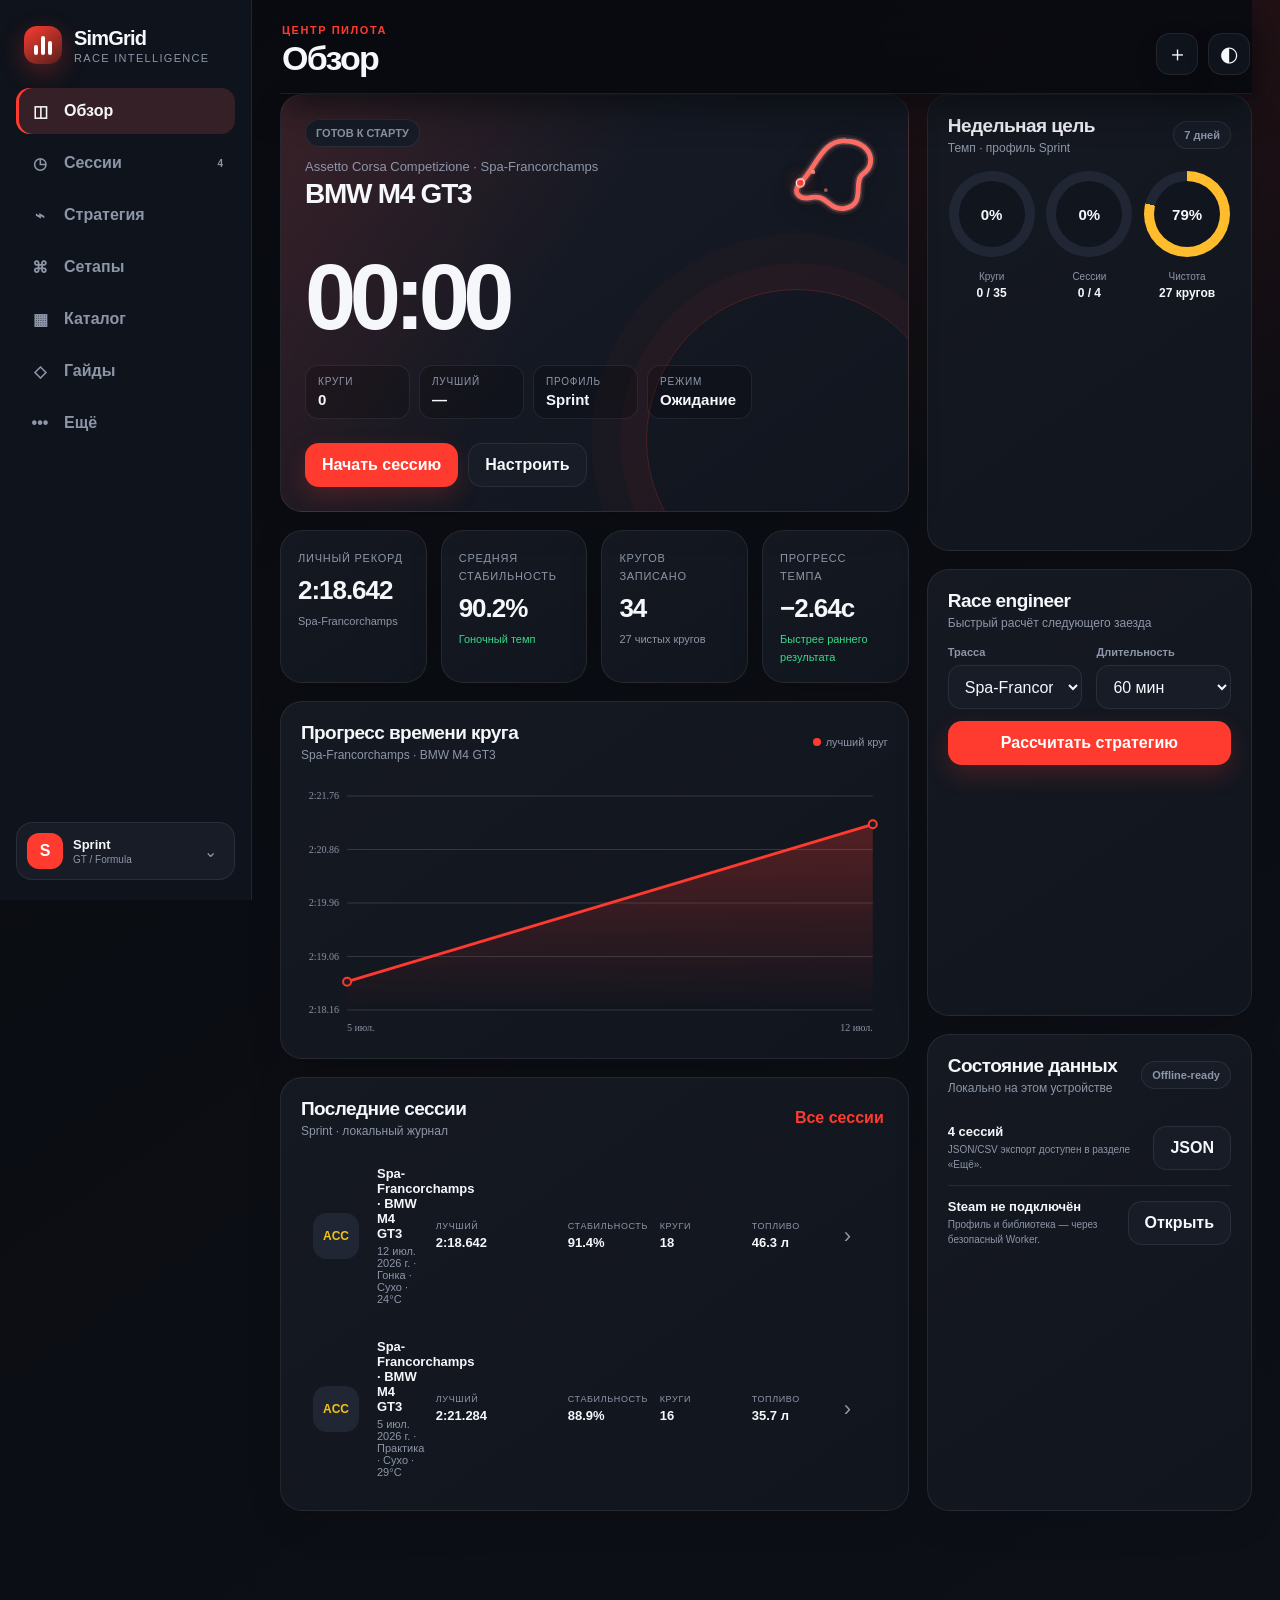
==== commit b05e85f7: "Add files via upload" ====
--- a/index.html
+++ b/index.html
@@ -9,10 +9,10 @@
   <meta name="apple-mobile-web-app-title" content="SimGrid">
   <meta name="format-detection" content="telephone=no">
   <meta name="description" content="SimGrid — локальный менеджер автосимулятора, телеметрии, сетапов и стратегии.">
-  <link rel="manifest" href="manifest.webmanifest?v=2.1.0">
+  <link rel="manifest" href="manifest.webmanifest?v=2.2.0">
   <link rel="apple-touch-icon" href="icons/apple-touch-icon.png">
   <link rel="icon" href="icons/icon-192.png">
-  <link rel="stylesheet" href="styles.css?v=2.1.0">
+  <link rel="stylesheet" href="styles.css?v=2.2.0">
   <title>SimGrid</title>
 </head>
 <body>
@@ -55,7 +55,7 @@
   <div id="toastRoot" class="toast-root" aria-live="polite"></div>
   <input id="importInput" type="file" accept=".json,.csv,.simgrid" hidden>
 
-  <script src="data.js?v=2.1.0"></script>
-  <script src="app.js?v=2.1.0"></script>
+  <script src="data.js?v=2.2.0"></script>
+  <script src="app.js?v=2.2.0"></script>
 </body>
 </html>
--- a/styles.css
+++ b/styles.css
@@ -150,3 +150,106 @@
 .guide-photo-img{filter:saturate(1.04) contrast(1.02)}
 .guide-detail-hero{background:linear-gradient(145deg,color-mix(in srgb,var(--accent) 12%,var(--panel2)),var(--panel))}
 .guide-detail-hero img{opacity:.95}
+
+
+/* SimGrid v2.1.1 — Track Academy visual cleanup */
+.guide-photo--schematic{
+  min-height:202px;
+  background:
+    radial-gradient(circle at 18% 14%, color-mix(in srgb,var(--accent) 16%, transparent), transparent 28%),
+    linear-gradient(180deg, color-mix(in srgb,var(--accent) 4%, transparent), transparent 54%),
+    repeating-linear-gradient(0deg, color-mix(in srgb,var(--line) 85%, transparent) 0 1px, transparent 1px 48px),
+    repeating-linear-gradient(90deg, color-mix(in srgb,var(--line) 85%, transparent) 0 1px, transparent 1px 48px),
+    linear-gradient(145deg, #0f1725, #0b1220 60%, #0a111d);
+}
+.guide-photo--schematic::after{background:linear-gradient(180deg,rgba(9,14,24,.12),rgba(9,14,24,.18))}
+.guide-blueprint{position:relative;z-index:2;display:grid;grid-template-columns:minmax(0,1fr) 132px;gap:18px;align-items:center;height:100%;padding:24px 20px 18px}
+.guide-blueprint-copy{min-width:0;padding-top:10px}
+.guide-kicker{margin:0 0 8px;color:color-mix(in srgb,var(--text) 72%, transparent);text-transform:uppercase;letter-spacing:.16em;font-size:10px;font-weight:800}
+.guide-blueprint h4{margin:0 0 8px;font-size:30px;line-height:1.02;letter-spacing:-.04em}
+.guide-blueprint-meta{font-size:12px;color:var(--muted);margin-bottom:14px;line-height:1.45}
+.guide-map--large{position:relative;right:auto;bottom:auto;width:132px;height:132px;justify-self:end}
+.guide-card--schematic .guide-content{padding-top:14px}
+.guide-card--schematic .guide-content p{font-size:12px}
+.guide-photo--schematic .guide-level{top:14px;left:14px}
+.guide-card--schematic .guide-actions{margin-top:12px}
+.guide-card--schematic .guide-configs{margin-top:0}
+.guide-card .guide-map circle{fill:var(--accent)}
+.guide-detail-hero{display:block}
+.guide-detail-mapfloat{position:absolute;right:24px;top:24px;width:160px;height:160px;z-index:2;border-radius:24px;padding:18px;background:rgba(8,10,14,.72);border:1px solid rgba(255,255,255,.14);backdrop-filter:blur(14px)}
+.guide-detail-mapfloat svg,.guide-detail-trackbox svg{width:100%;height:100%}
+.guide-detail-hero--schematic{height:auto;padding:0;background:
+  radial-gradient(circle at 18% 14%, color-mix(in srgb,var(--accent) 16%, transparent), transparent 26%),
+  repeating-linear-gradient(0deg, color-mix(in srgb,var(--line) 82%, transparent) 0 1px, transparent 1px 56px),
+  repeating-linear-gradient(90deg, color-mix(in srgb,var(--line) 82%, transparent) 0 1px, transparent 1px 56px),
+  linear-gradient(145deg,#0f1725,#0b1220 60%,#0a111d)}
+.guide-detail-hero--schematic::after{display:none}
+.guide-detail-blueprint{display:grid;grid-template-columns:minmax(0,1fr) 240px;gap:24px;align-items:center;padding:28px 28px 26px;min-height:250px}
+.guide-detail-copy{min-width:0}
+.guide-detail-copy .pill{margin-bottom:12px}
+.guide-detail-copy h2{font-size:42px;line-height:1.02;margin:10px 0 10px;letter-spacing:-.05em}
+.guide-detail-copy p{margin:0 0 16px;color:rgba(255,255,255,.78);font-size:21px;line-height:1.35}
+.guide-detail-trackbox{height:200px;border-radius:24px;padding:24px;background:rgba(8,10,14,.72);border:1px solid rgba(255,255,255,.12);display:grid;place-items:center}
+.guide-detail-copy .guide-configs span{font-size:10px;padding:6px 9px}
+.guide-detail-title{max-width:min(58%,560px)}
+.guide-detail-title p{max-width:420px}
+@media(max-width:980px){
+  .guide-blueprint{grid-template-columns:minmax(0,1fr) 110px;gap:14px;padding:20px 16px 16px}
+  .guide-blueprint h4{font-size:26px}
+  .guide-map--large{width:110px;height:110px}
+  .guide-detail-mapfloat{width:126px;height:126px;right:18px;top:18px;padding:14px}
+  .guide-detail-blueprint{grid-template-columns:1fr;gap:18px;padding:24px 20px;min-height:0}
+  .guide-detail-trackbox{height:170px}
+  .guide-detail-copy h2{font-size:32px}
+  .guide-detail-copy p{font-size:17px}
+}
+@media(max-width:820px){
+  .guide-photo--schematic{min-height:188px}
+  .guide-blueprint h4{font-size:24px}
+  .guide-blueprint-meta{font-size:11px;margin-bottom:10px}
+  .guide-map--large{width:96px;height:96px}
+  .guide-detail-mapfloat{display:none}
+  .guide-detail-title{max-width:80%}
+}
+@media(max-width:540px){
+  .guide-blueprint{grid-template-columns:1fr 92px;gap:10px;padding:18px 14px 14px}
+  .guide-blueprint h4{font-size:22px}
+  .guide-kicker{font-size:9px}
+  .guide-map--large{width:92px;height:92px}
+  .guide-detail-copy h2{font-size:28px}
+  .guide-detail-copy p{font-size:15px}
+  .guide-detail-trackbox{height:150px;padding:18px}
+}
+
+/* SimGrid v2.2.0 — macOS/iOS polish, catalog cards, richer motion */
+:root{--motion:cubic-bezier(.2,.8,.2,1);--hairline:rgba(255,255,255,.11)}
+@media(prefers-reduced-motion:no-preference){
+  .view{animation:view-in .32s var(--motion) both}
+  .catalog-card,.guide-card,.setup-card-wrap,.card{transition:transform .22s var(--motion),border-color .22s var(--motion),background .22s var(--motion),box-shadow .22s var(--motion)}
+  .catalog-card:nth-child(1),.guide-card:nth-child(1){animation-delay:.02s}.catalog-card:nth-child(2),.guide-card:nth-child(2){animation-delay:.04s}.catalog-card:nth-child(3),.guide-card:nth-child(3){animation-delay:.06s}.catalog-card:nth-child(4),.guide-card:nth-child(4){animation-delay:.08s}
+  .catalog-card,.guide-card{animation:card-in .36s var(--motion) both}
+  .catalog-card:hover,.guide-card:hover,.setup-card-wrap:hover{transform:translateY(-4px);box-shadow:0 18px 46px color-mix(in srgb,var(--accent) 10%,rgba(0,0,0,.34));border-color:color-mix(in srgb,var(--accent) 32%,var(--line))}
+  .modal-backdrop{animation:backdrop-in .2s ease both}.modal{animation:modal-in .26s var(--motion) both}
+  .track-line{stroke-dasharray:120;stroke-dashoffset:120;animation:track-draw .75s .05s var(--motion) forwards}.track-start{animation:start-pop .9s .42s var(--motion) both}
+}
+@keyframes view-in{from{opacity:.001;transform:translateY(8px)}to{opacity:1;transform:none}}
+@keyframes card-in{from{opacity:.001;transform:translateY(12px) scale(.985)}to{opacity:1;transform:none}}
+@keyframes modal-in{from{opacity:.001;transform:translateY(18px) scale(.985)}to{opacity:1;transform:none}}
+@keyframes backdrop-in{from{opacity:.001}to{opacity:1}}
+@keyframes track-draw{to{stroke-dashoffset:0}}
+@keyframes start-pop{from{opacity:0;transform:scale(.5);transform-origin:center}to{opacity:1;transform:scale(1)}}
+
+.track-svg{width:100%;height:100%;overflow:visible}.track-line{filter:drop-shadow(0 6px 12px rgba(0,0,0,.34))}.track-asphalt{opacity:.9}.track-start{fill:var(--accent);stroke:#fff;stroke-width:1.4;filter:drop-shadow(0 0 8px color-mix(in srgb,var(--accent) 68%,transparent))}.track-sector-dot{fill:color-mix(in srgb,var(--accent2) 90%,#fff);opacity:.82}.track-sector-dot.second{opacity:.55}
+.catalog-hero,.garage-hero,.academy-hero{padding:22px;border-radius:26px;margin-bottom:18px;display:flex;align-items:center;justify-content:space-between;gap:18px;background:radial-gradient(circle at 18% 8%,color-mix(in srgb,var(--accent) 18%,transparent),transparent 30%),linear-gradient(145deg,color-mix(in srgb,var(--panel2) 82%,transparent),var(--panel))}.catalog-hero h2,.garage-hero h2,.academy-hero h2{margin:0 0 8px;font-size:30px;line-height:1;letter-spacing:-.05em}.catalog-hero p,.garage-hero p,.academy-hero p{margin:0;color:var(--muted);max-width:680px;line-height:1.55}.catalog-hero-stats,.garage-stats{display:flex;gap:10px;flex-wrap:wrap}.catalog-hero-stats span,.garage-stats span{min-width:98px;padding:12px 14px;border:1px solid var(--line);border-radius:16px;background:color-mix(in srgb,var(--panel2) 82%,transparent);color:var(--muted);font-size:11px}.catalog-hero-stats b,.garage-stats b{display:block;color:var(--text);font-size:22px;line-height:1.1}
+.catalog-toolbar{align-items:flex-start}.catalog-toolbar .toolbar-group:last-child{margin-left:auto}.compact-select{min-width:180px}.catalog-grid{gap:16px}.catalog-card{position:relative;border-radius:21px;background:linear-gradient(180deg,color-mix(in srgb,var(--panel) 96%,white 2%),var(--panel));box-shadow:0 12px 34px rgba(0,0,0,.16);transform:translateZ(0)}.catalog-card::before{content:"";position:absolute;inset:0;border-radius:inherit;pointer-events:none;background:linear-gradient(135deg,rgba(255,255,255,.085),transparent 38%,color-mix(in srgb,var(--accent) 8%,transparent));opacity:.8}.catalog-card:active{transform:translateY(-1px) scale(.992)}.catalog-visual{height:132px;background:radial-gradient(circle at 20% 18%,color-mix(in srgb,var(--accent) 24%,transparent),transparent 28%),linear-gradient(145deg,color-mix(in srgb,var(--accent) 12%,var(--panel2)),var(--panel3));border-bottom:1px solid var(--line);isolation:isolate}.catalog-visual--track::before,.catalog-visual--car::before{content:"";position:absolute;inset:0;background:linear-gradient(rgba(255,255,255,.035) 1px,transparent 1px),linear-gradient(90deg,rgba(255,255,255,.035) 1px,transparent 1px);background-size:32px 32px;mask-image:linear-gradient(180deg,#000,transparent 92%)}.track-frame{position:relative;z-index:2;width:55%;height:96%;margin:auto;display:grid;place-items:center;color:#fff}.catalog-visual svg{width:100%;height:100%;filter:drop-shadow(0 10px 18px rgba(0,0,0,.32))}.catalog-badge,.catalog-guide-flag{position:absolute;z-index:3;top:11px;padding:6px 9px;border-radius:999px;border:1px solid rgba(255,255,255,.12);background:rgba(8,11,17,.62);backdrop-filter:blur(12px);font-size:9px;font-weight:800;letter-spacing:.05em;text-transform:uppercase}.catalog-badge{left:11px}.catalog-guide-flag{right:11px;color:color-mix(in srgb,var(--accent2) 92%,#fff)}.track-visual-meta{position:absolute;z-index:3;left:11px;right:11px;bottom:10px;display:flex;justify-content:space-between;color:rgba(255,255,255,.76);font-size:10px;font-weight:750}.catalog-content{position:relative;z-index:2;padding:15px 15px 14px}.catalog-title-row{display:flex;align-items:flex-start;justify-content:space-between;gap:10px}.catalog-content h3{font-size:15px;line-height:1.25}.difficulty-pill{flex:0 0 auto;border:1px solid var(--line);background:var(--panel2);border-radius:999px;color:var(--muted);padding:5px 7px;font-size:9px;font-weight:800}.diff-4,.diff-5{color:var(--accent);border-color:color-mix(in srgb,var(--accent) 32%,var(--line));background:color-mix(in srgb,var(--accent) 9%,var(--panel2))}.track-card-footer{margin-top:auto;display:flex;align-items:center;justify-content:space-between;gap:10px;color:var(--muted);font-size:10px}.dot-rating{display:flex;gap:3px}.dot-rating i{width:6px;height:6px;border-radius:50%;background:var(--panel3);border:1px solid var(--line)}.dot-rating i.on{background:var(--accent);border-color:transparent;box-shadow:0 0 10px color-mix(in srgb,var(--accent) 46%,transparent)}
+.catalog-visual--car{display:grid;place-items:center}.car-visual{position:relative;z-index:2;width:150px;height:76px;border-radius:28px;background:linear-gradient(135deg,color-mix(in srgb,var(--accent) 28%,#1a2030),#0b111d);border:1px solid rgba(255,255,255,.12);display:grid;place-items:center;box-shadow:inset 0 1px rgba(255,255,255,.12),0 18px 34px rgba(0,0,0,.28);transform:skewX(-9deg)}.car-visual::before,.car-visual::after{content:"";position:absolute;bottom:-8px;width:27px;height:27px;border-radius:50%;background:#0a0d13;border:5px solid rgba(255,255,255,.68);box-shadow:0 0 0 1px rgba(0,0,0,.4)}.car-visual::before{left:22px}.car-visual::after{right:22px}.car-type{font-weight:950;font-size:26px;letter-spacing:-.05em;color:#fff;transform:skewX(9deg)}.car-shadow{position:absolute;left:14%;right:14%;bottom:-17px;height:12px;border-radius:50%;background:rgba(0,0,0,.35);filter:blur(8px)}.car-visual.big{width:min(260px,70vw);height:120px;margin:0 auto 12px}.car-visual.big .car-type{font-size:40px}
+.catalog-detail-hero{display:grid;grid-template-columns:260px minmax(0,1fr);gap:22px;align-items:center;border:1px solid var(--line);border-radius:24px;padding:18px;background:radial-gradient(circle at 20% 15%,color-mix(in srgb,var(--accent) 20%,transparent),transparent 32%),linear-gradient(145deg,var(--panel2),var(--panel));margin-bottom:16px}.catalog-detail-map{height:210px;border-radius:22px;background:rgba(4,7,12,.36);display:grid;place-items:center;padding:18px}.catalog-detail-copy h2{font-size:40px;line-height:1.02;margin:12px 0 8px;letter-spacing:-.05em}.catalog-detail-copy p{margin:0 0 12px;color:var(--muted);font-size:16px}.catalog-plan{padding:16px;margin:16px 0 0}.catalog-plan h3{margin:0 0 12px}.catalog-plan p{margin:0;color:var(--muted);line-height:1.6}.plan-steps{display:grid;grid-template-columns:repeat(3,minmax(0,1fr));gap:10px}.plan-steps span{border:1px solid var(--line);border-radius:15px;background:var(--panel2);padding:12px;color:var(--muted);font-size:12px;line-height:1.35}.plan-steps b{display:block;color:var(--accent);font-size:12px;margin-bottom:5px}
+.modal.wide{width:min(1160px,calc(100vw - 32px))}.modal{background:color-mix(in srgb,var(--panel) 96%,#000);box-shadow:0 28px 90px rgba(0,0,0,.52)}.modal-head{flex:0 0 auto}.modal-actions{flex:0 0 auto}.modal-body{scrollbar-width:thin;scrollbar-color:color-mix(in srgb,var(--accent) 35%,var(--panel3)) transparent}.modal-close{transition:transform .18s var(--motion),background .18s var(--motion)}.modal-close:hover{transform:rotate(90deg);background:color-mix(in srgb,var(--accent) 12%,var(--panel2))}.guide-detail-hero,.guide-detail-hero--schematic{border:1px solid var(--line);border-radius:24px;overflow:hidden}.guide-detail-blueprint{background:radial-gradient(circle at 72% 22%,rgba(255,255,255,.06),transparent 28%)}.guide-summary{line-height:1.62}.training-mode,.academy-sector,.guide-map-panel{transition:transform .2s var(--motion),border-color .2s var(--motion),background .2s var(--motion)}.training-mode:hover,.academy-sector:hover,.guide-map-panel:hover{transform:translateY(-2px);border-color:color-mix(in srgb,var(--accent) 28%,var(--line))}.telemetry-panel{background:linear-gradient(145deg,color-mix(in srgb,var(--panel2) 80%,transparent),var(--panel));border-radius:15px;padding:10px;border:1px solid var(--line)}
+@supports(-webkit-touch-callout:none){
+  input,select,textarea{font-size:16px}.modal-body{-webkit-overflow-scrolling:touch}.bottom-nav{padding-bottom:max(6px,env(safe-area-inset-bottom))}.topbar{padding-top:calc(16px + env(safe-area-inset-top))}
+}
+@media(max-width:1150px){.catalog-hero{display:grid}.catalog-toolbar .toolbar-group:last-child{margin-left:0}.compact-select{min-width:0}.track-frame{width:62%}}
+@media(max-width:820px){
+  .catalog-hero{padding:18px}.catalog-hero h2{font-size:23px}.catalog-hero-stats{display:grid;grid-template-columns:repeat(3,1fr);width:100%}.catalog-hero-stats span{min-width:0;padding:10px}.catalog-toolbar .toolbar-group,.catalog-toolbar .search{width:100%}.catalog-toolbar .search input{width:100%}.catalog-toolbar .segmented{width:100%;display:grid;grid-template-columns:1fr 1fr}.catalog-toolbar .compact-select{flex:1}.catalog-grid{gap:12px}.catalog-visual{height:122px}.track-frame{width:64%}.catalog-content h3{font-size:14px}.catalog-detail-hero{grid-template-columns:1fr;padding:14px}.catalog-detail-map{height:190px}.catalog-detail-copy h2{font-size:30px}.plan-steps{grid-template-columns:1fr}.modal.wide{width:100%;max-height:94vh;border-radius:25px 25px 0 0}.modal-backdrop{background:rgba(0,0,0,.72);backdrop-filter:blur(12px)}
+}
+@media(max-width:430px){.catalog-grid{grid-template-columns:1fr}.catalog-visual{height:128px}.track-frame{width:55%}.catalog-hero-stats{grid-template-columns:1fr 1fr}.catalog-hero-stats span:last-child{grid-column:1/-1}.catalog-title-row{align-items:flex-start}.catalog-detail-copy h2{font-size:27px}.grid-3{grid-template-columns:1fr}.modal-actions>*{flex-basis:100%;min-width:0}.guide-detail-copy .guide-configs{max-height:88px;overflow:auto}.guide-blueprint{grid-template-columns:1fr}.guide-map--large{justify-self:center;width:118px;height:118px}.guide-photo--schematic{min-height:240px}}
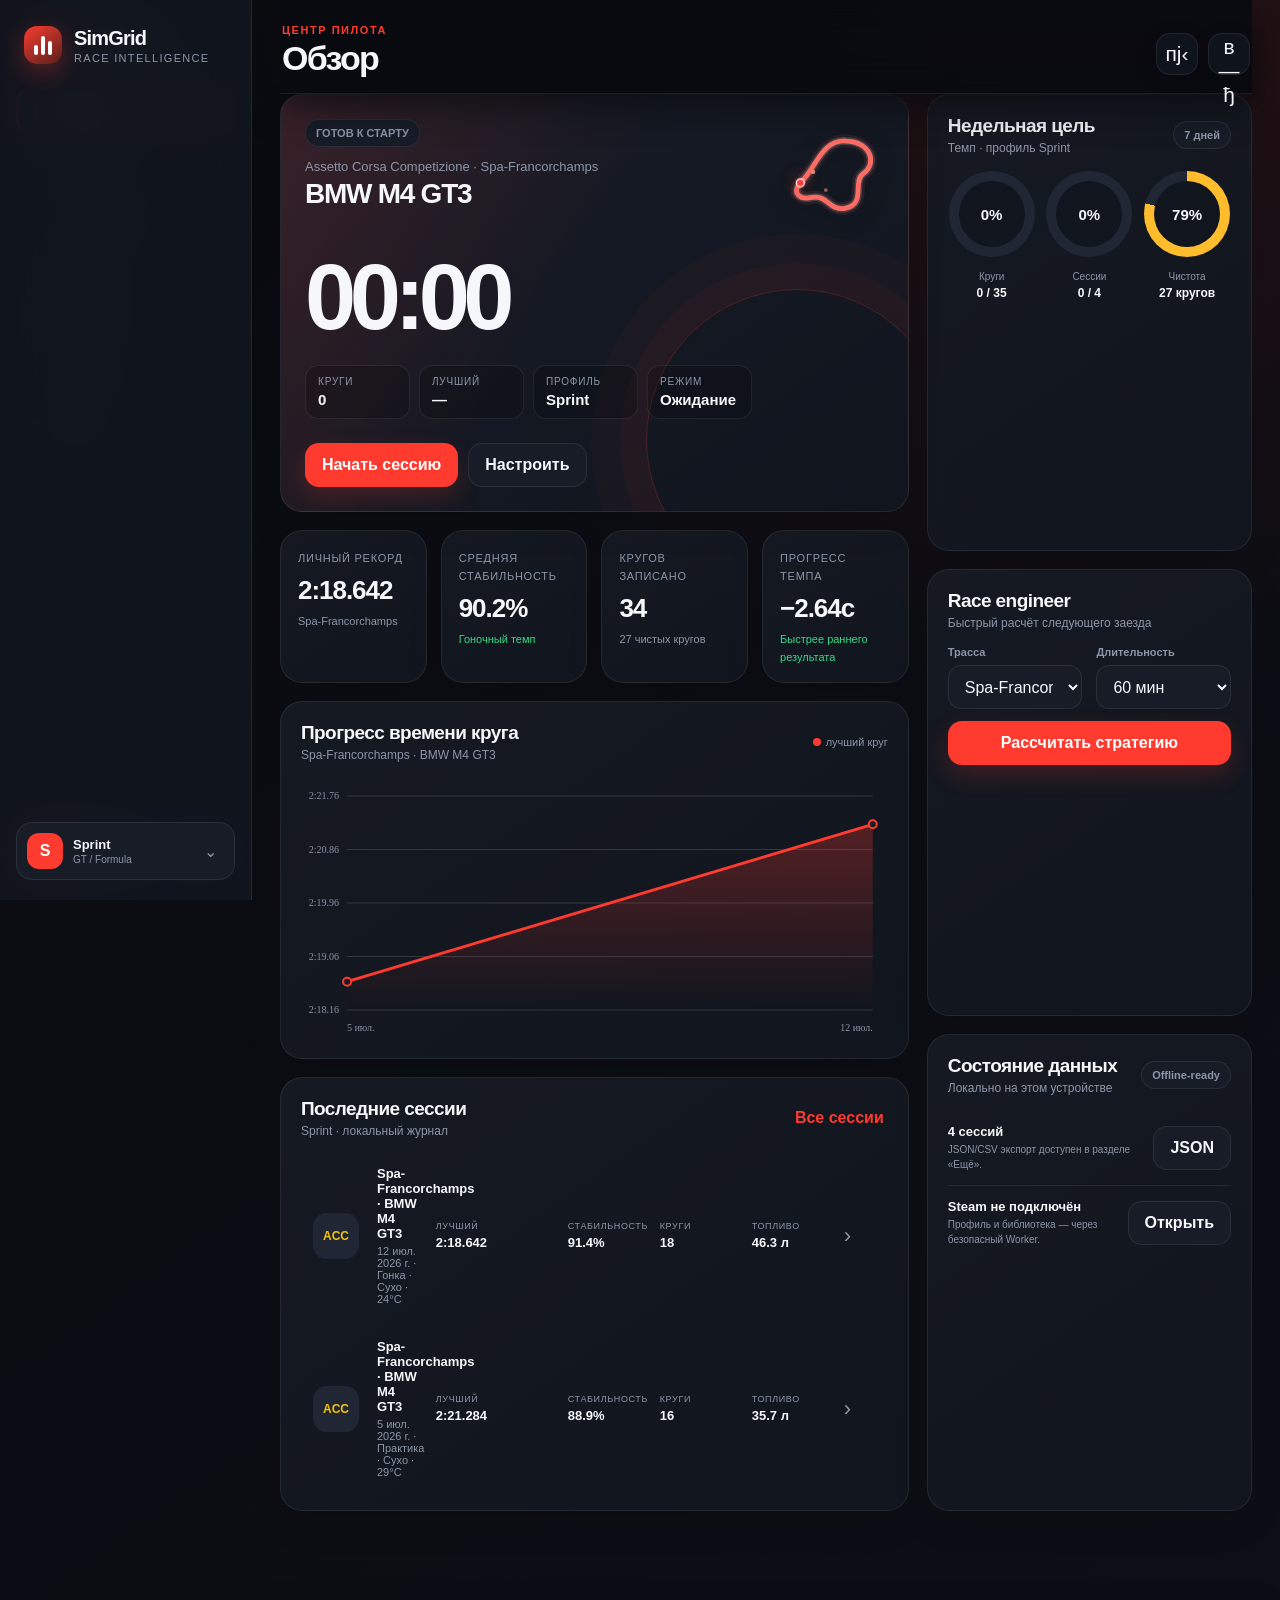
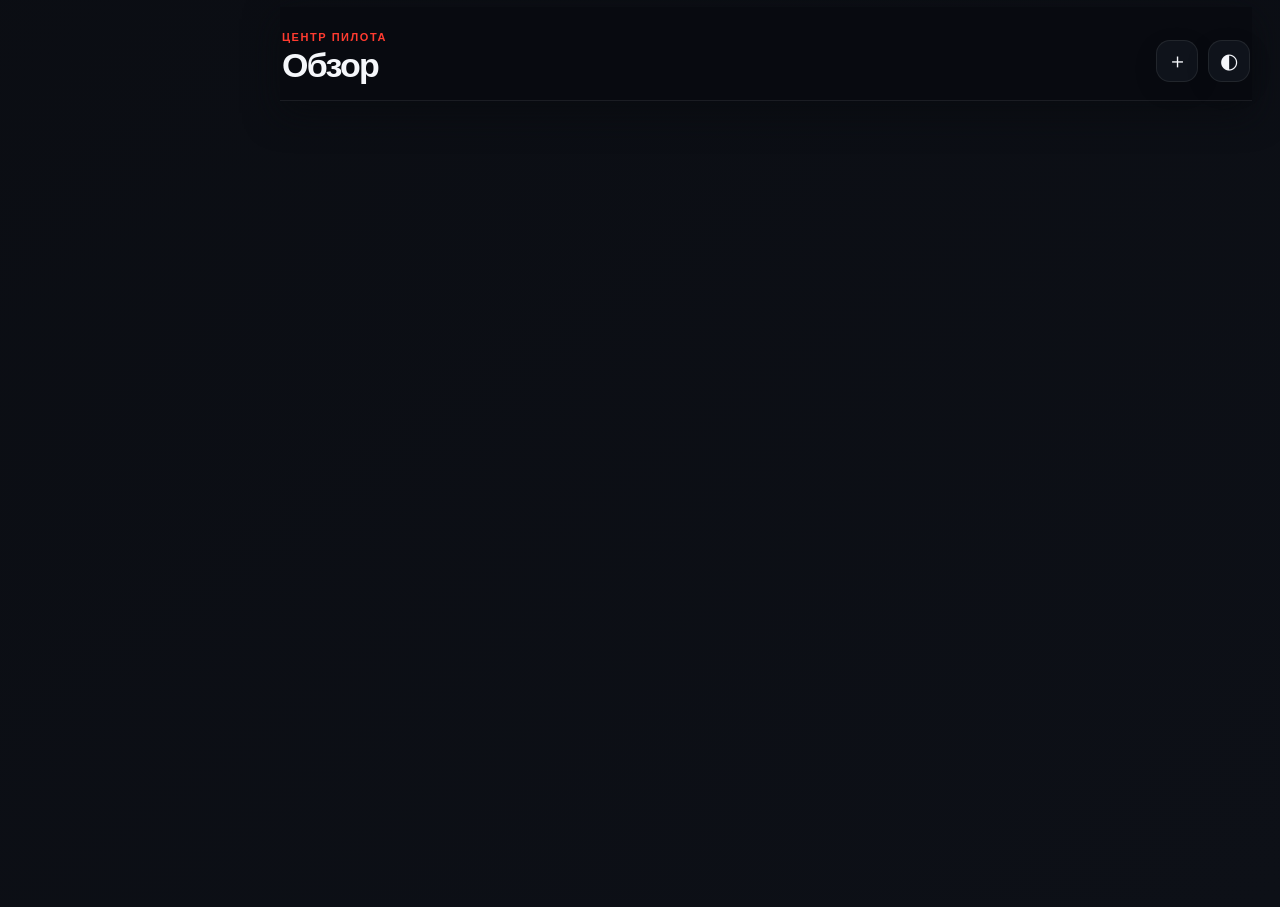
==== commit fb69eee5: "Refresh v2.3.0 PWA assets" ====
--- a/index.html
+++ b/index.html
@@ -1,3 +1,64 @@
+<!doctype html>
+<html lang="ru">
+<head>
+  <meta charset="utf-8">
+  <meta name="viewport" content="width=device-width,initial-scale=1,viewport-fit=cover,user-scalable=no">
+  <meta name="theme-color" content="#090b10">
+  <meta name="apple-mobile-web-app-capable" content="yes">
+  <meta name="apple-mobile-web-app-status-bar-style" content="black-translucent">
+  <meta name="apple-mobile-web-app-title" content="SimGrid">
+  <meta name="format-detection" content="telephone=no">
+  <meta name="description" content="SimGrid вЂ” Р»РѕРєР°Р»СЊРЅС‹Р№ РјРµРЅРµРґР¶РµСЂ Р°РІС‚РѕСЃРёРјСѓР»СЏС‚РѕСЂР°, С‚РµР»РµРјРµС‚СЂРёРё, СЃРµС‚Р°РїРѕРІ Рё СЃС‚СЂР°С‚РµРіРёРё.">
+  <link rel="manifest" href="manifest.webmanifest?v=2.3.0">
+  <link rel="apple-touch-icon" href="icons/apple-touch-icon.png">
+  <link rel="icon" href="icons/icon-192.png">
+  <link rel="stylesheet" href="styles.css?v=2.3.0">
+  <title>SimGrid</title>
+</head>
+<body>
+  <div id="app" class="app-shell">
+    <aside class="sidebar" aria-label="РћСЃРЅРѕРІРЅР°СЏ РЅР°РІРёРіР°С†РёСЏ">
+      <div class="brand">
+        <div class="brand-mark" aria-hidden="true"><span></span><span></span><span></span></div>
+        <div><strong>SimGrid</strong><small>Race intelligence</small></div>
+      </div>
+      <nav id="desktopNav" class="nav-list"></nav>
+      <div class="sidebar-footer">
+        <button class="profile-switch" id="profileSwitch" type="button">
+          <span class="profile-avatar" id="profileAvatar">S</span>
+          <span><strong id="activeProfileName">Sprint</strong><small id="profileGameHint">GT / Formula</small></span>
+          <span class="chevron">вЊ„</span>
+        </button>
+      </div>
+    </aside>
+
+    <main class="main">
+      <header class="topbar">
+        <div>
+          <p class="eyebrow" id="pageEyebrow">Р¦РµРЅС‚СЂ РїРёР»РѕС‚Р°</p>
+          <h1 id="pageTitle">РћР±Р·РѕСЂ</h1>
+        </div>
+        <div class="top-actions">
+          <button class="icon-button" id="quickAddBtn" type="button" aria-label="Р”РѕР±Р°РІРёС‚СЊ СЃРµСЃСЃРёСЋ">пј‹</button>
+          <button class="icon-button" id="themeBtn" type="button" aria-label="Р’С‹Р±СЂР°С‚СЊ С‚РµРјСѓ">в—ђ</button>
+          <button class="install-button hidden" id="installBtn" type="button">РЈСЃС‚Р°РЅРѕРІРёС‚СЊ</button>
+        </div>
+      </header>
+
+      <section id="view" class="view" aria-live="polite"></section>
+    </main>
+
+    <nav id="mobileNav" class="bottom-nav" aria-label="РњРѕР±РёР»СЊРЅР°СЏ РЅР°РІРёРіР°С†РёСЏ"></nav>
+  </div>
+
+  <div id="modalRoot"></div>
+  <div id="toastRoot" class="toast-root" aria-live="polite"></div>
+  <input id="importInput" type="file" accept=".json,.csv,.simgrid" hidden>
+
+  <script src="data.js?v=2.3.0"></script>
+  <script src="app.js?v=2.3.0"></script>
+</body>
+</html>
 <!doctype html>
 <html lang="ru">
 <head>
@@ -9,10 +70,10 @@
   <meta name="apple-mobile-web-app-title" content="SimGrid">
   <meta name="format-detection" content="telephone=no">
   <meta name="description" content="SimGrid — локальный менеджер автосимулятора, телеметрии, сетапов и стратегии.">
-  <link rel="manifest" href="manifest.webmanifest?v=2.2.0">
+  <link rel="manifest" href="manifest.webmanifest?v=2.2.1">
   <link rel="apple-touch-icon" href="icons/apple-touch-icon.png">
   <link rel="icon" href="icons/icon-192.png">
-  <link rel="stylesheet" href="styles.css?v=2.2.0">
+  <link rel="stylesheet" href="styles.css?v=2.2.1">
   <title>SimGrid</title>
 </head>
 <body>
@@ -55,7 +116,7 @@
   <div id="toastRoot" class="toast-root" aria-live="polite"></div>
   <input id="importInput" type="file" accept=".json,.csv,.simgrid" hidden>
 
-  <script src="data.js?v=2.2.0"></script>
-  <script src="app.js?v=2.2.0"></script>
+  <script src="data.js?v=2.2.1"></script>
+  <script src="app.js?v=2.2.1"></script>
 </body>
 </html>
--- a/styles.css
+++ b/styles.css
@@ -253,3 +253,21 @@
   .catalog-hero{padding:18px}.catalog-hero h2{font-size:23px}.catalog-hero-stats{display:grid;grid-template-columns:repeat(3,1fr);width:100%}.catalog-hero-stats span{min-width:0;padding:10px}.catalog-toolbar .toolbar-group,.catalog-toolbar .search{width:100%}.catalog-toolbar .search input{width:100%}.catalog-toolbar .segmented{width:100%;display:grid;grid-template-columns:1fr 1fr}.catalog-toolbar .compact-select{flex:1}.catalog-grid{gap:12px}.catalog-visual{height:122px}.track-frame{width:64%}.catalog-content h3{font-size:14px}.catalog-detail-hero{grid-template-columns:1fr;padding:14px}.catalog-detail-map{height:190px}.catalog-detail-copy h2{font-size:30px}.plan-steps{grid-template-columns:1fr}.modal.wide{width:100%;max-height:94vh;border-radius:25px 25px 0 0}.modal-backdrop{background:rgba(0,0,0,.72);backdrop-filter:blur(12px)}
 }
 @media(max-width:430px){.catalog-grid{grid-template-columns:1fr}.catalog-visual{height:128px}.track-frame{width:55%}.catalog-hero-stats{grid-template-columns:1fr 1fr}.catalog-hero-stats span:last-child{grid-column:1/-1}.catalog-title-row{align-items:flex-start}.catalog-detail-copy h2{font-size:27px}.grid-3{grid-template-columns:1fr}.modal-actions>*{flex-basis:100%;min-width:0}.guide-detail-copy .guide-configs{max-height:88px;overflow:auto}.guide-blueprint{grid-template-columns:1fr}.guide-map--large{justify-self:center;width:118px;height:118px}.guide-photo--schematic{min-height:240px}}
+
+/* SimGrid v2.2.1 — stable guide sheets on macOS/iOS */
+.modal{max-height:min(88dvh,900px)}
+.modal-head h2{min-width:0;overflow:hidden;text-overflow:ellipsis;white-space:nowrap}
+.modal-close{flex:0 0 auto}
+.modal-body{width:100%;overflow-x:hidden}
+.modal-backdrop{-webkit-backdrop-filter:blur(8px)}
+.modal-actions{-webkit-backdrop-filter:blur(18px)}
+.guide-detail-blueprint,.guide-detail-copy,.guide-detail-trackbox{min-width:0}
+.guide-detail-trackbox svg{display:block;max-width:100%;max-height:100%;overflow:visible}
+@media(max-width:820px){
+  .modal,.modal.small,.modal.wide{max-height:93dvh}
+  .modal-backdrop{place-items:end center;-webkit-backdrop-filter:blur(12px)}
+}
+@media(max-height:720px) and (min-width:821px){
+  .modal-backdrop{padding:12px}
+  .modal{max-height:calc(100dvh - 24px)}
+}
--- a/styles.css
+++ b/styles.css
@@ -253,3 +253,21 @@
   .catalog-hero{padding:18px}.catalog-hero h2{font-size:23px}.catalog-hero-stats{display:grid;grid-template-columns:repeat(3,1fr);width:100%}.catalog-hero-stats span{min-width:0;padding:10px}.catalog-toolbar .toolbar-group,.catalog-toolbar .search{width:100%}.catalog-toolbar .search input{width:100%}.catalog-toolbar .segmented{width:100%;display:grid;grid-template-columns:1fr 1fr}.catalog-toolbar .compact-select{flex:1}.catalog-grid{gap:12px}.catalog-visual{height:122px}.track-frame{width:64%}.catalog-content h3{font-size:14px}.catalog-detail-hero{grid-template-columns:1fr;padding:14px}.catalog-detail-map{height:190px}.catalog-detail-copy h2{font-size:30px}.plan-steps{grid-template-columns:1fr}.modal.wide{width:100%;max-height:94vh;border-radius:25px 25px 0 0}.modal-backdrop{background:rgba(0,0,0,.72);backdrop-filter:blur(12px)}
 }
 @media(max-width:430px){.catalog-grid{grid-template-columns:1fr}.catalog-visual{height:128px}.track-frame{width:55%}.catalog-hero-stats{grid-template-columns:1fr 1fr}.catalog-hero-stats span:last-child{grid-column:1/-1}.catalog-title-row{align-items:flex-start}.catalog-detail-copy h2{font-size:27px}.grid-3{grid-template-columns:1fr}.modal-actions>*{flex-basis:100%;min-width:0}.guide-detail-copy .guide-configs{max-height:88px;overflow:auto}.guide-blueprint{grid-template-columns:1fr}.guide-map--large{justify-self:center;width:118px;height:118px}.guide-photo--schematic{min-height:240px}}
+
+/* SimGrid v2.2.1 — stable guide sheets on macOS/iOS */
+.modal{max-height:min(88dvh,900px)}
+.modal-head h2{min-width:0;overflow:hidden;text-overflow:ellipsis;white-space:nowrap}
+.modal-close{flex:0 0 auto}
+.modal-body{width:100%;overflow-x:hidden}
+.modal-backdrop{-webkit-backdrop-filter:blur(8px)}
+.modal-actions{-webkit-backdrop-filter:blur(18px)}
+.guide-detail-blueprint,.guide-detail-copy,.guide-detail-trackbox{min-width:0}
+.guide-detail-trackbox svg{display:block;max-width:100%;max-height:100%;overflow:visible}
+@media(max-width:820px){
+  .modal,.modal.small,.modal.wide{max-height:93dvh}
+  .modal-backdrop{place-items:end center;-webkit-backdrop-filter:blur(12px)}
+}
+@media(max-height:720px) and (min-width:821px){
+  .modal-backdrop{padding:12px}
+  .modal{max-height:calc(100dvh - 24px)}
+}
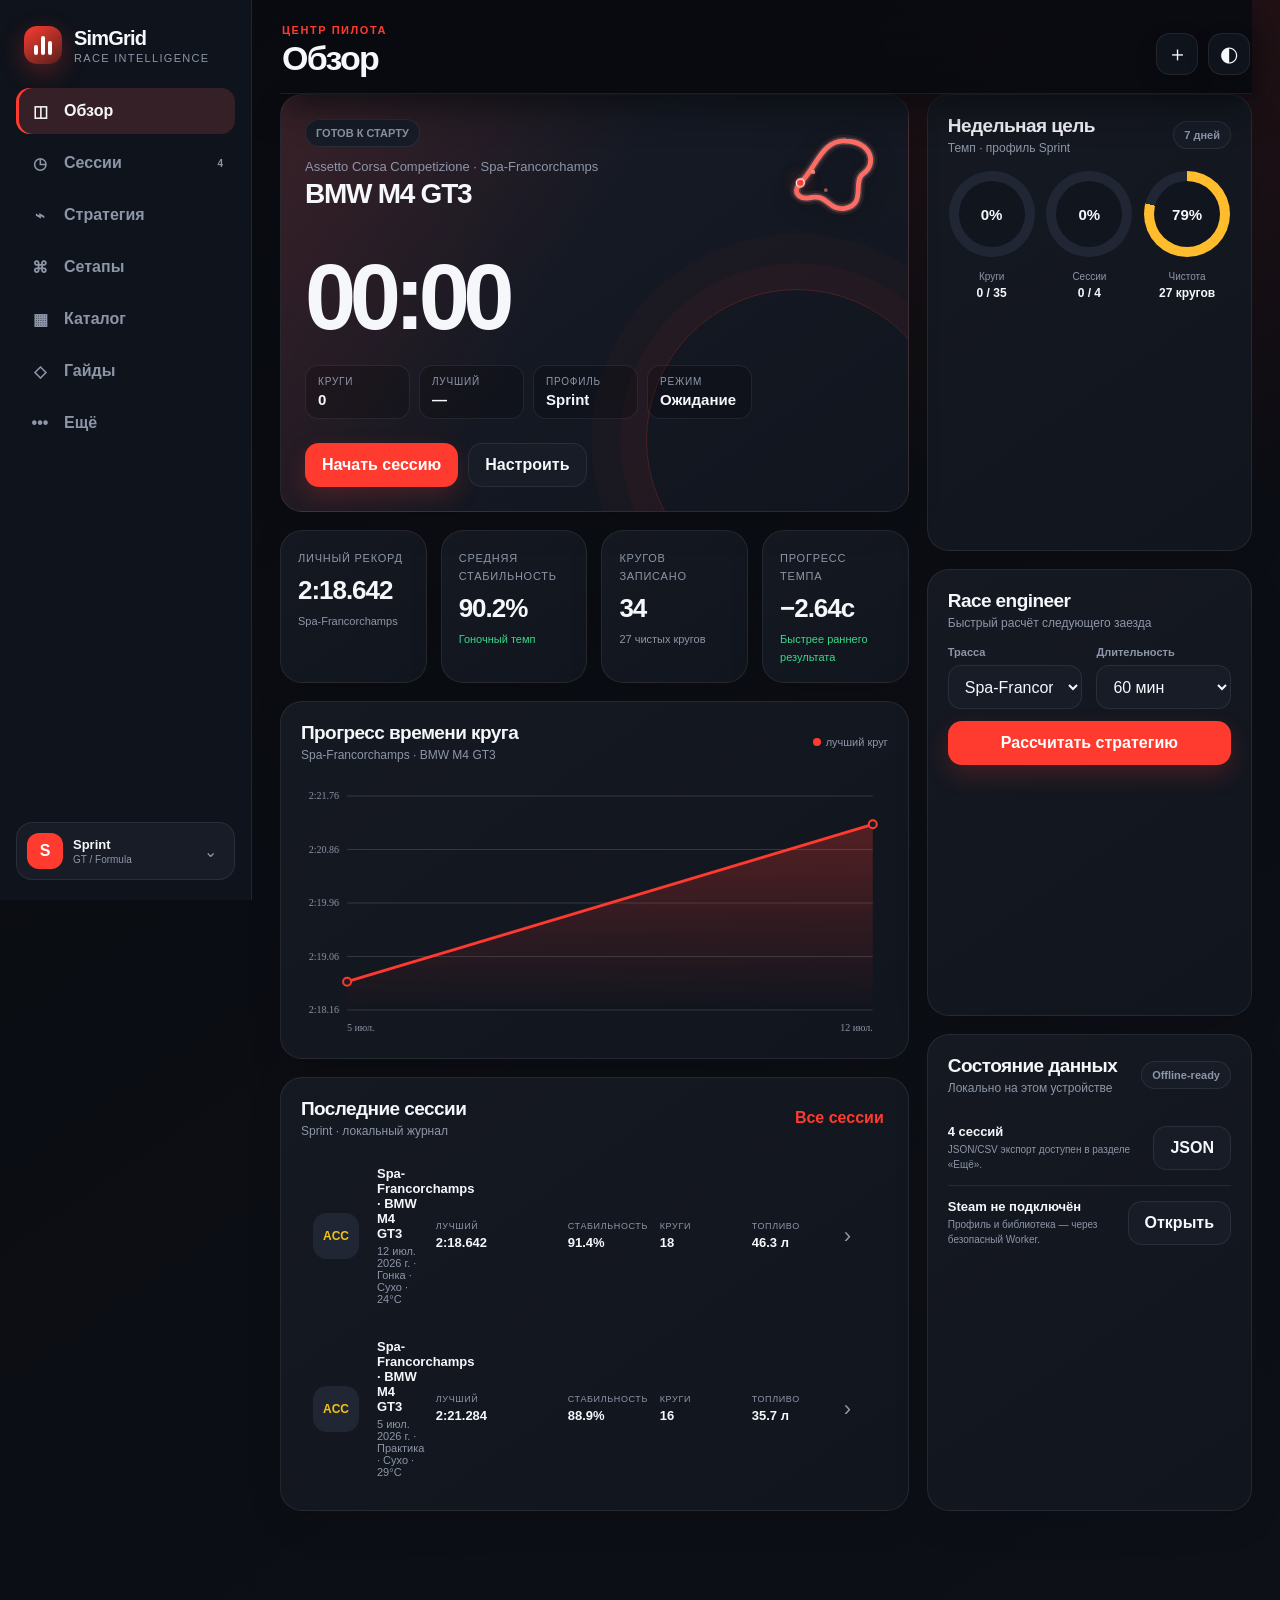
==== commit 4a8cd692: "Restore clean index.html for v2.3.0" ====
--- a/index.html
+++ b/index.html
@@ -1,64 +1,3 @@
-<!doctype html>
-<html lang="ru">
-<head>
-  <meta charset="utf-8">
-  <meta name="viewport" content="width=device-width,initial-scale=1,viewport-fit=cover,user-scalable=no">
-  <meta name="theme-color" content="#090b10">
-  <meta name="apple-mobile-web-app-capable" content="yes">
-  <meta name="apple-mobile-web-app-status-bar-style" content="black-translucent">
-  <meta name="apple-mobile-web-app-title" content="SimGrid">
-  <meta name="format-detection" content="telephone=no">
-  <meta name="description" content="SimGrid вЂ” Р»РѕРєР°Р»СЊРЅС‹Р№ РјРµРЅРµРґР¶РµСЂ Р°РІС‚РѕСЃРёРјСѓР»СЏС‚РѕСЂР°, С‚РµР»РµРјРµС‚СЂРёРё, СЃРµС‚Р°РїРѕРІ Рё СЃС‚СЂР°С‚РµРіРёРё.">
-  <link rel="manifest" href="manifest.webmanifest?v=2.3.0">
-  <link rel="apple-touch-icon" href="icons/apple-touch-icon.png">
-  <link rel="icon" href="icons/icon-192.png">
-  <link rel="stylesheet" href="styles.css?v=2.3.0">
-  <title>SimGrid</title>
-</head>
-<body>
-  <div id="app" class="app-shell">
-    <aside class="sidebar" aria-label="РћСЃРЅРѕРІРЅР°СЏ РЅР°РІРёРіР°С†РёСЏ">
-      <div class="brand">
-        <div class="brand-mark" aria-hidden="true"><span></span><span></span><span></span></div>
-        <div><strong>SimGrid</strong><small>Race intelligence</small></div>
-      </div>
-      <nav id="desktopNav" class="nav-list"></nav>
-      <div class="sidebar-footer">
-        <button class="profile-switch" id="profileSwitch" type="button">
-          <span class="profile-avatar" id="profileAvatar">S</span>
-          <span><strong id="activeProfileName">Sprint</strong><small id="profileGameHint">GT / Formula</small></span>
-          <span class="chevron">вЊ„</span>
-        </button>
-      </div>
-    </aside>
-
-    <main class="main">
-      <header class="topbar">
-        <div>
-          <p class="eyebrow" id="pageEyebrow">Р¦РµРЅС‚СЂ РїРёР»РѕС‚Р°</p>
-          <h1 id="pageTitle">РћР±Р·РѕСЂ</h1>
-        </div>
-        <div class="top-actions">
-          <button class="icon-button" id="quickAddBtn" type="button" aria-label="Р”РѕР±Р°РІРёС‚СЊ СЃРµСЃСЃРёСЋ">пј‹</button>
-          <button class="icon-button" id="themeBtn" type="button" aria-label="Р’С‹Р±СЂР°С‚СЊ С‚РµРјСѓ">в—ђ</button>
-          <button class="install-button hidden" id="installBtn" type="button">РЈСЃС‚Р°РЅРѕРІРёС‚СЊ</button>
-        </div>
-      </header>
-
-      <section id="view" class="view" aria-live="polite"></section>
-    </main>
-
-    <nav id="mobileNav" class="bottom-nav" aria-label="РњРѕР±РёР»СЊРЅР°СЏ РЅР°РІРёРіР°С†РёСЏ"></nav>
-  </div>
-
-  <div id="modalRoot"></div>
-  <div id="toastRoot" class="toast-root" aria-live="polite"></div>
-  <input id="importInput" type="file" accept=".json,.csv,.simgrid" hidden>
-
-  <script src="data.js?v=2.3.0"></script>
-  <script src="app.js?v=2.3.0"></script>
-</body>
-</html>
 <!doctype html>
 <html lang="ru">
 <head>
@@ -70,10 +9,10 @@
   <meta name="apple-mobile-web-app-title" content="SimGrid">
   <meta name="format-detection" content="telephone=no">
   <meta name="description" content="SimGrid — локальный менеджер автосимулятора, телеметрии, сетапов и стратегии.">
-  <link rel="manifest" href="manifest.webmanifest?v=2.2.1">
+  <link rel="manifest" href="manifest.webmanifest?v=2.3.0">
   <link rel="apple-touch-icon" href="icons/apple-touch-icon.png">
   <link rel="icon" href="icons/icon-192.png">
-  <link rel="stylesheet" href="styles.css?v=2.2.1">
+  <link rel="stylesheet" href="styles.css?v=2.3.0">
   <title>SimGrid</title>
 </head>
 <body>
@@ -116,7 +55,7 @@
   <div id="toastRoot" class="toast-root" aria-live="polite"></div>
   <input id="importInput" type="file" accept=".json,.csv,.simgrid" hidden>
 
-  <script src="data.js?v=2.2.1"></script>
-  <script src="app.js?v=2.2.1"></script>
+  <script src="data.js?v=2.3.0"></script>
+  <script src="app.js?v=2.3.0"></script>
 </body>
 </html>
--- a/styles.css
+++ b/styles.css
@@ -1,3 +1,338 @@
+:root{
+  --bg:#090b10;--bg2:#0d1017;--panel:#11151e;--panel2:#171c27;--panel3:#202634;
+  --text:#f5f7fb;--muted:#8d96a8;--line:rgba(255,255,255,.08);--line-strong:rgba(255,255,255,.14);
+  --accent:#ff3b30;--accent2:#ff8a65;--good:#39d98a;--warn:#ffbd2e;--danger:#ff4757;
+  --shadow:0 20px 60px rgba(0,0,0,.35);--radius:22px;--radius-sm:14px;--safe-bottom:env(safe-area-inset-bottom,0px);
+  --safe-top:env(safe-area-inset-top,0px);--sidebar:252px;
+  color-scheme:dark;
+}
+[data-theme="carbon"]{--bg:#050505;--bg2:#0a0a0a;--panel:#101010;--panel2:#161616;--panel3:#222;--accent:#ff1f3d;--accent2:#ff675f}
+[data-theme="titanium"]{--bg:#171a20;--bg2:#1c2027;--panel:#242a33;--panel2:#2c333e;--panel3:#353e4b;--text:#f4f5f7;--muted:#a9b0ba;--accent:#d6d9df;--accent2:#8ea0b5}
+[data-theme="papaya"]{--bg:#0b0b0e;--bg2:#111116;--panel:#17171d;--panel2:#1f2028;--panel3:#292b35;--accent:#ff8700;--accent2:#ffd257}
+[data-theme="electric"]{--bg:#040b12;--bg2:#07121c;--panel:#0b1926;--panel2:#0f2233;--panel3:#153148;--accent:#27a7ff;--accent2:#55e1ff}
+[data-theme="violet"]{--bg:#090613;--bg2:#100b1e;--panel:#171126;--panel2:#201633;--panel3:#2a1e43;--accent:#9b7bff;--accent2:#e883ff}
+[data-theme="ice"]{--bg:#eef2f6;--bg2:#f6f8fb;--panel:#ffffff;--panel2:#f2f5f8;--panel3:#e7edf3;--text:#111827;--muted:#637083;--line:rgba(19,31,49,.08);--line-strong:rgba(19,31,49,.14);--accent:#0969da;--accent2:#4ea1ff;--shadow:0 20px 50px rgba(46,62,80,.14);color-scheme:light}
+[data-theme="lcd"]{--bg:#071007;--bg2:#0b160b;--panel:#0e1d0f;--panel2:#132716;--panel3:#1b3420;--text:#d9ffd1;--muted:#82aa7d;--accent:#98ff75;--accent2:#d4ff82;--good:#98ff75;--warn:#f3ff7d}
+*{box-sizing:border-box}
+html{background:var(--bg);min-height:100%;overscroll-behavior:none}
+body{margin:0;min-height:100vh;background:
+radial-gradient(circle at 88% -10%,color-mix(in srgb,var(--accent) 14%,transparent),transparent 32%),
+linear-gradient(145deg,var(--bg),var(--bg2));color:var(--text);font-family:-apple-system,BlinkMacSystemFont,"SF Pro Display","Segoe UI",sans-serif;-webkit-font-smoothing:antialiased;overflow-x:hidden}
+button,input,select,textarea{font:inherit;color:inherit}
+button{cursor:pointer}
+a{color:inherit}
+.hidden{display:none!important}
+.app-shell{min-height:100vh;display:grid;grid-template-columns:var(--sidebar) minmax(0,1fr)}
+.sidebar{position:fixed;inset:0 auto 0 0;width:var(--sidebar);padding:calc(22px + var(--safe-top)) 16px 20px;background:color-mix(in srgb,var(--panel) 88%,transparent);border-right:1px solid var(--line);backdrop-filter:blur(24px);z-index:20;display:flex;flex-direction:column}
+.brand{display:flex;align-items:center;gap:12px;padding:4px 8px 24px}.brand strong{display:block;font-size:20px;letter-spacing:-.04em}.brand small{display:block;color:var(--muted);font-size:11px;text-transform:uppercase;letter-spacing:.12em;margin-top:2px}
+.brand-mark{width:38px;height:38px;border-radius:13px;background:linear-gradient(145deg,var(--accent),color-mix(in srgb,var(--accent) 30%,#111));box-shadow:0 8px 24px color-mix(in srgb,var(--accent) 28%,transparent);display:flex;align-items:flex-end;justify-content:center;gap:3px;padding:9px}
+.brand-mark span{width:4px;border-radius:99px;background:#fff}.brand-mark span:nth-child(1){height:10px}.brand-mark span:nth-child(2){height:19px}.brand-mark span:nth-child(3){height:14px}
+.nav-list{display:flex;flex-direction:column;gap:6px}.nav-button{border:0;background:transparent;color:var(--muted);display:flex;align-items:center;gap:12px;width:100%;padding:11px 12px;border-radius:14px;text-align:left;font-weight:650;transition:.18s ease}.nav-button:hover{background:var(--panel2);color:var(--text)}.nav-button.active{background:color-mix(in srgb,var(--accent) 13%,var(--panel2));color:var(--text);box-shadow:inset 3px 0 var(--accent)}.nav-icon{width:24px;height:24px;display:grid;place-items:center;font-size:16px}.nav-button small{margin-left:auto;color:var(--muted);font-size:10px}
+.sidebar-footer{margin-top:auto}.profile-switch{width:100%;border:1px solid var(--line);background:var(--panel2);border-radius:16px;padding:10px;display:grid;grid-template-columns:36px 1fr 20px;gap:10px;align-items:center;text-align:left}.profile-switch strong,.profile-switch small{display:block}.profile-switch strong{font-size:13px}.profile-switch small{font-size:10px;color:var(--muted);margin-top:2px}.profile-avatar{width:36px;height:36px;border-radius:12px;background:var(--accent);color:#fff;display:grid;place-items:center;font-weight:800}.chevron{color:var(--muted)}
+.main{grid-column:2;min-width:0;padding:0 34px 88px}.topbar{position:sticky;top:0;z-index:15;display:flex;justify-content:space-between;align-items:flex-end;padding:calc(24px + var(--safe-top)) 0 18px;background:linear-gradient(var(--bg) 60%,transparent);backdrop-filter:blur(12px)}.eyebrow{margin:0 0 5px;color:var(--accent);font-size:11px;letter-spacing:.14em;text-transform:uppercase;font-weight:800}.topbar h1{font-size:34px;line-height:1;margin:0;letter-spacing:-.05em}.top-actions{display:flex;gap:10px;align-items:center}.icon-button,.install-button{border:1px solid var(--line);background:color-mix(in srgb,var(--panel) 86%,transparent);height:42px;border-radius:14px;display:grid;place-items:center;box-shadow:0 8px 24px rgba(0,0,0,.12)}.icon-button{width:42px;font-size:21px}.install-button{padding:0 16px;color:#fff;background:var(--accent);border-color:transparent;font-weight:750}
+.view{max-width:1440px;margin:0 auto}.dashboard-grid{display:grid;grid-template-columns:minmax(0,1.45fr) minmax(300px,.75fr);gap:18px}.stack{display:grid;gap:18px}.grid-2{display:grid;grid-template-columns:repeat(2,minmax(0,1fr));gap:18px}.grid-3{display:grid;grid-template-columns:repeat(3,minmax(0,1fr));gap:16px}.grid-4{display:grid;grid-template-columns:repeat(4,minmax(0,1fr));gap:14px}
+.card{background:linear-gradient(145deg,color-mix(in srgb,var(--panel) 94%,white 2%),var(--panel));border:1px solid var(--line);border-radius:var(--radius);box-shadow:0 12px 35px rgba(0,0,0,.12);overflow:hidden}.card-pad{padding:20px}.card-head{display:flex;justify-content:space-between;align-items:center;gap:16px;margin-bottom:16px}.card-head h2,.card-head h3{margin:0;letter-spacing:-.03em}.card-head h2{font-size:19px}.card-head h3{font-size:16px}.card-head p{margin:4px 0 0;color:var(--muted);font-size:12px}.link-button{border:0;background:transparent;color:var(--accent);font-weight:750;padding:4px}.pill{display:inline-flex;align-items:center;gap:6px;border:1px solid var(--line);background:var(--panel2);padding:7px 10px;border-radius:999px;color:var(--muted);font-size:11px;font-weight:700}.pill.live::before{content:"";width:7px;height:7px;border-radius:50%;background:var(--danger);box-shadow:0 0 0 5px color-mix(in srgb,var(--danger) 18%,transparent);animation:pulse 1.8s infinite}@keyframes pulse{50%{box-shadow:0 0 0 9px transparent}}
+.live-card{position:relative;min-height:310px;padding:24px;background:
+linear-gradient(120deg,color-mix(in srgb,var(--accent) 15%,transparent),transparent 45%),
+linear-gradient(145deg,var(--panel2),var(--panel));isolation:isolate}.live-card::after{content:"";position:absolute;right:-40px;bottom:-80px;width:300px;height:300px;border:1px solid color-mix(in srgb,var(--accent) 25%,transparent);border-radius:50%;box-shadow:0 0 0 26px color-mix(in srgb,var(--accent) 4%,transparent),0 0 0 55px color-mix(in srgb,var(--accent) 3%,transparent);z-index:-1}.live-top{display:flex;justify-content:space-between;gap:15px}.live-track{font-size:13px;color:var(--muted);margin:12px 0 4px}.live-title{font-size:28px;font-weight:800;letter-spacing:-.045em;margin:0}.timer{font-variant-numeric:tabular-nums;font-size:clamp(54px,8vw,92px);line-height:1;font-weight:800;letter-spacing:-.07em;margin:28px 0 22px}.live-stats{display:flex;flex-wrap:wrap;gap:9px}.live-stat{background:rgba(0,0,0,.18);border:1px solid var(--line);border-radius:13px;padding:10px 12px;min-width:105px}.live-stat small{display:block;color:var(--muted);font-size:10px;text-transform:uppercase;letter-spacing:.08em}.live-stat strong{display:block;margin-top:4px;font-size:15px}.live-actions{display:flex;gap:10px;margin-top:24px}.primary,.secondary,.danger-button{border-radius:14px;min-height:44px;padding:0 16px;font-weight:800;border:1px solid transparent}.primary{background:var(--accent);color:#fff;box-shadow:0 10px 25px color-mix(in srgb,var(--accent) 20%,transparent)}.secondary{background:var(--panel2);border-color:var(--line);color:var(--text)}.danger-button{background:color-mix(in srgb,var(--danger) 14%,var(--panel2));border-color:color-mix(in srgb,var(--danger) 32%,transparent);color:var(--danger)}
+.metric{padding:17px}.metric small{color:var(--muted);font-size:11px;text-transform:uppercase;letter-spacing:.07em}.metric strong{display:block;font-size:26px;letter-spacing:-.04em;margin:9px 0 5px}.metric span{font-size:11px;color:var(--muted)}.metric .up{color:var(--good)}.metric .down{color:var(--danger)}
+.rings{display:grid;grid-template-columns:repeat(3,1fr);gap:10px}.ring-wrap{text-align:center}.ring{--p:50;--ring-color:var(--accent);width:86px;aspect-ratio:1;border-radius:50%;margin:0 auto 9px;background:conic-gradient(var(--ring-color) calc(var(--p)*1%),var(--panel3) 0);display:grid;place-items:center;position:relative}.ring::before{content:"";width:66px;aspect-ratio:1;border-radius:50%;background:var(--panel)}.ring strong{position:absolute;font-size:15px}.ring-wrap small{color:var(--muted);font-size:10px}.ring-wrap b{display:block;font-size:12px;margin-top:2px}
+.chart-wrap{height:260px;position:relative}.chart-wrap canvas{width:100%;height:100%;display:block}.chart-legend{display:flex;gap:14px;align-items:center;color:var(--muted);font-size:11px}.legend-dot{width:8px;height:8px;border-radius:50%;background:var(--accent);display:inline-block;margin-right:5px}
+.session-list{display:grid;gap:10px}.session-row{display:grid;background:transparent;grid-template-columns:52px minmax(0,1.4fr) minmax(120px,.8fr) repeat(3,minmax(80px,.4fr)) 32px;align-items:center;gap:12px;padding:12px;border:1px solid transparent;border-radius:15px;transition:.18s}.session-row:hover{background:var(--panel2);border-color:var(--line)}.game-badge{width:46px;height:46px;border-radius:14px;background:var(--panel3);display:grid;place-items:center;font-weight:850;font-size:12px}.session-main strong,.session-main small{display:block}.session-main strong{font-size:13px}.session-main small{color:var(--muted);font-size:11px;margin-top:4px}.session-cell small{display:block;color:var(--muted);font-size:9px;text-transform:uppercase;letter-spacing:.07em}.session-cell strong{display:block;font-size:13px;margin-top:4px;font-variant-numeric:tabular-nums}.more-button{border:0;background:transparent;color:var(--muted);font-size:22px}
+.toolbar{display:flex;gap:10px;align-items:center;justify-content:space-between;margin-bottom:18px;flex-wrap:wrap}.toolbar-group{display:flex;gap:10px;align-items:center;flex-wrap:wrap}.search{position:relative}.search input{width:min(360px,65vw);height:44px;border:1px solid var(--line);background:var(--panel);border-radius:14px;padding:0 14px 0 40px;outline:none}.search::before{content:"вЊ•";position:absolute;left:14px;top:8px;color:var(--muted);font-size:21px}.select,.input,.textarea{width:100%;border:1px solid var(--line);background:var(--panel2);border-radius:13px;min-height:44px;padding:10px 12px;outline:none}.textarea{min-height:94px;resize:vertical}.select:focus,.input:focus,.textarea:focus,.search input:focus{border-color:color-mix(in srgb,var(--accent) 60%,transparent);box-shadow:0 0 0 3px color-mix(in srgb,var(--accent) 12%,transparent)}
+.segmented{display:flex;background:var(--panel);border:1px solid var(--line);border-radius:14px;padding:4px;overflow:auto}.segmented button{white-space:nowrap;border:0;background:transparent;color:var(--muted);padding:8px 12px;border-radius:10px;font-size:11px;font-weight:750}.segmented button.active{background:var(--panel3);color:var(--text)}
+.form-grid{display:grid;grid-template-columns:repeat(2,minmax(0,1fr));gap:14px}.form-grid.three{grid-template-columns:repeat(3,minmax(0,1fr))}.field{display:grid;gap:7px}.field.full{grid-column:1/-1}.field label{font-size:11px;color:var(--muted);font-weight:700}.field-help{font-size:10px;color:var(--muted);line-height:1.4}.form-section{padding:18px 0;border-top:1px solid var(--line)}.form-section:first-child{border-top:0;padding-top:0}.form-section h3{font-size:14px;margin:0 0 13px}.modal-backdrop{position:fixed;inset:0;background:rgba(0,0,0,.62);backdrop-filter:blur(8px);z-index:100;display:grid;place-items:center;padding:20px}.modal{width:min(760px,100%);max-height:min(88vh,900px);background:var(--panel);border:1px solid var(--line-strong);border-radius:26px;box-shadow:var(--shadow);overflow:hidden;display:flex;flex-direction:column}.modal.small{width:min(480px,100%)}.modal-head{display:flex;justify-content:space-between;align-items:center;padding:18px 20px;border-bottom:1px solid var(--line)}.modal-head h2{margin:0;font-size:20px;letter-spacing:-.03em}.modal-close{width:34px;height:34px;border-radius:50%;border:1px solid var(--line);background:var(--panel2)}.modal-body{flex:1;min-height:0;padding:20px 20px calc(28px + var(--safe-bottom));overflow:auto;-webkit-overflow-scrolling:touch;overscroll-behavior:contain}.modal-actions{display:flex;justify-content:flex-end;gap:10px;padding:16px 20px calc(16px + var(--safe-bottom));border-top:1px solid var(--line);background:color-mix(in srgb,var(--panel2) 92%,transparent);backdrop-filter:blur(18px);position:relative;z-index:2}
+.strategy-layout{display:grid;grid-template-columns:minmax(300px,.75fr) minmax(0,1.25fr);gap:18px}.strategy-results{display:grid;gap:12px}.strategy-card{position:relative;padding:18px;border:1px solid var(--line);background:var(--panel);border-radius:18px;overflow:hidden}.strategy-card.recommended{border-color:color-mix(in srgb,var(--accent) 55%,transparent);box-shadow:inset 4px 0 var(--accent)}.strategy-card .recommend{position:absolute;right:12px;top:12px;color:var(--accent);font-size:9px;text-transform:uppercase;letter-spacing:.09em;font-weight:900}.strategy-title{display:flex;justify-content:space-between;gap:15px;padding-right:60px}.strategy-title h3{margin:0;font-size:16px}.strategy-title strong{font-size:18px;font-variant-numeric:tabular-nums}.stints{display:flex;gap:5px;margin:16px 0 12px}.stint{height:12px;min-width:15px;border-radius:99px;background:var(--accent);flex:var(--stint,1)}.stint.medium{background:var(--warn)}.stint.hard{background:#e8edf4}.stint.wet{background:#3a8cff}.strategy-meta{display:grid;grid-template-columns:repeat(4,1fr);gap:10px}.strategy-meta small{color:var(--muted);font-size:9px;text-transform:uppercase}.strategy-meta strong{display:block;font-size:12px;margin-top:4px}.strategy-note{margin:12px 0 0;color:var(--muted);font-size:11px;line-height:1.5}
+.setup-grid{display:grid;grid-template-columns:repeat(3,minmax(0,1fr));gap:14px}.setup-card{padding:17px;border:1px solid var(--line);background:var(--panel);border-radius:18px;transition:.18s}.setup-card:hover{transform:translateY(-2px);border-color:var(--line-strong)}.setup-card h3{font-size:15px;margin:12px 0 5px}.setup-card p{font-size:11px;color:var(--muted);margin:0 0 13px}.tags{display:flex;gap:6px;flex-wrap:wrap}.tag{font-size:9px;border-radius:99px;padding:5px 8px;background:var(--panel3);color:var(--muted)}.setup-mini{display:grid;grid-template-columns:repeat(3,1fr);gap:7px;margin-top:13px}.setup-mini div{background:var(--panel2);border-radius:10px;padding:8px}.setup-mini small{display:block;font-size:8px;color:var(--muted)}.setup-mini strong{font-size:11px;display:block;margin-top:3px}.compare-table{width:100%;border-collapse:collapse}.compare-table th,.compare-table td{padding:11px;border-bottom:1px solid var(--line);font-size:12px;text-align:left}.compare-table th{color:var(--muted);font-size:10px;text-transform:uppercase}.diff-positive{color:var(--good)}.diff-negative{color:var(--danger)}
+.catalog-grid{display:grid;grid-template-columns:repeat(4,minmax(0,1fr));gap:14px}.catalog-card{border:1px solid var(--line);background:var(--panel);border-radius:18px;overflow:hidden;min-height:210px;display:flex;flex-direction:column}.catalog-visual{height:112px;background:linear-gradient(145deg,color-mix(in srgb,var(--accent) 16%,var(--panel2)),var(--panel3));position:relative;display:grid;place-items:center;overflow:hidden}.catalog-visual svg{width:82%;height:82%;filter:drop-shadow(0 8px 12px rgba(0,0,0,.25))}.catalog-visual .car-silhouette{font-size:48px;transform:skewX(-6deg)}.catalog-content{padding:14px;display:flex;flex-direction:column;gap:8px;flex:1}.catalog-content h3{margin:0;font-size:14px}.catalog-content p{margin:0;color:var(--muted);font-size:10px;line-height:1.5}.catalog-meta{margin-top:auto;display:flex;justify-content:space-between;color:var(--muted);font-size:10px}
+.guide-grid{display:grid;grid-template-columns:repeat(3,minmax(0,1fr));gap:16px}.guide-card{border:1px solid var(--line);background:var(--panel);border-radius:20px;overflow:hidden;transition:.2s;display:block}.guide-card:hover{transform:translateY(-3px);box-shadow:var(--shadow)}.guide-photo{height:190px;position:relative;background:linear-gradient(145deg,color-mix(in srgb,var(--accent) 18%,var(--panel2)),var(--panel3));overflow:hidden}.guide-photo-img{position:absolute;inset:0;width:100%;height:100%;object-fit:cover;display:block}.guide-photo::after{content:"";position:absolute;inset:0;background:linear-gradient(180deg,rgba(0,0,0,.06),rgba(0,0,0,.72))}.guide-map{position:absolute;right:10px;bottom:10px;width:92px;height:92px;z-index:2;background:rgba(8,10,14,.82);border:1px solid rgba(255,255,255,.13);border-radius:18px;padding:10px;backdrop-filter:blur(12px)}.guide-map svg{width:100%;height:100%}.guide-level{position:absolute;top:12px;left:12px;z-index:2;background:rgba(8,10,14,.72);padding:7px 9px;border-radius:999px;font-size:9px;font-weight:800;backdrop-filter:blur(10px)}.guide-content{padding:16px}.guide-content h3{margin:0 0 7px;font-size:17px}.guide-content p{margin:0;color:var(--muted);font-size:11px;line-height:1.55}.guide-actions{display:flex;justify-content:space-between;align-items:center;margin-top:13px}.corner-count{font-size:10px;color:var(--muted)}.guide-detail-hero{height:260px;border-radius:20px;position:relative;overflow:hidden;margin-bottom:18px;background:linear-gradient(145deg,color-mix(in srgb,var(--accent) 18%,var(--panel2)),var(--panel3))}.guide-detail-hero img{position:absolute;inset:0;width:100%;height:100%;object-fit:cover;display:block}.guide-detail-hero::after{content:"";position:absolute;inset:0;background:linear-gradient(90deg,rgba(0,0,0,.8),rgba(0,0,0,.25))}.guide-detail-title{position:absolute;left:24px;bottom:24px;z-index:2;max-width:min(70%,480px)}.guide-detail-title h2{font-size:32px;margin:5px 0}.guide-detail-title p{margin:0;color:rgba(255,255,255,.78)}.guide-map-panel{display:grid;gap:14px;padding:18px;border:1px solid var(--line);border-radius:20px;background:linear-gradient(145deg,var(--panel2),var(--panel))}.guide-track-map{height:220px;border-radius:16px;border:1px solid var(--line);display:grid;place-items:center;background:linear-gradient(180deg,color-mix(in srgb,var(--accent) 8%,transparent),transparent),repeating-linear-gradient(0deg,color-mix(in srgb,var(--line) 65%,transparent) 0 1px,transparent 1px 28px),repeating-linear-gradient(90deg,color-mix(in srgb,var(--line) 65%,transparent) 0 1px,transparent 1px 28px);padding:18px}.guide-track-map svg{width:100%;height:100%}.guide-map-caption{font-size:11px;color:var(--muted);line-height:1.5;margin:0}.guide-summary{padding:12px 14px;border-radius:16px;background:color-mix(in srgb,var(--accent) 10%,var(--panel2));border:1px solid color-mix(in srgb,var(--accent) 20%,transparent);font-size:12px;line-height:1.55}.guide-quickfacts{display:grid;grid-template-columns:repeat(3,minmax(0,1fr));gap:10px}.guide-quickfacts .metric{padding:14px}.corner-list{display:grid;gap:10px}.corner-item{display:grid;grid-template-columns:46px 1fr auto;gap:12px;align-items:start;padding:13px;border:1px solid var(--line);border-radius:15px}.corner-num{width:42px;height:42px;border-radius:13px;background:color-mix(in srgb,var(--accent) 15%,var(--panel2));color:var(--accent);display:grid;place-items:center;font-weight:850}.corner-item h4{margin:1px 0 5px;font-size:13px}.corner-item p{margin:0;color:var(--muted);font-size:11px;line-height:1.45}.gear{font-size:10px;color:var(--muted);white-space:nowrap}
+.settings-grid{display:grid;grid-template-columns:repeat(2,minmax(0,1fr));gap:18px}.setting-card{padding:19px}.setting-row{display:flex;justify-content:space-between;gap:18px;align-items:center;padding:13px 0;border-bottom:1px solid var(--line)}.setting-row:last-child{border-bottom:0}.setting-row h3{margin:0;font-size:13px}.setting-row p{margin:4px 0 0;color:var(--muted);font-size:10px;line-height:1.45}.switch{width:46px;height:28px;border-radius:99px;background:var(--panel3);border:0;padding:3px}.switch span{display:block;width:22px;height:22px;background:white;border-radius:50%;transition:.2s}.switch.active{background:var(--accent)}.switch.active span{transform:translateX(18px)}.theme-grid{display:grid;grid-template-columns:repeat(4,1fr);gap:10px}.theme-option{border:1px solid var(--line);background:var(--panel2);border-radius:14px;padding:10px;text-align:left;display:flex;flex-direction:column;gap:8px;overflow:hidden}.theme-option.active{border-color:var(--accent);box-shadow:0 0 0 2px color-mix(in srgb,var(--accent) 12%,transparent)}.theme-swatch{display:block;inline-size:100%;block-size:68px;border-radius:12px;background:linear-gradient(145deg,var(--swatch),color-mix(in srgb,var(--swatch) 72%,black));position:relative;overflow:hidden;border:1px solid color-mix(in srgb,var(--swatch-accent) 32%,transparent)}.theme-swatch::before{content:"";position:absolute;inset:10px auto auto 10px;width:42%;height:14px;border-radius:999px;background:color-mix(in srgb,white 8%,transparent);box-shadow:0 24px 0 color-mix(in srgb,white 6%,transparent)}.theme-swatch::after{content:"";position:absolute;width:22px;height:22px;border-radius:50%;background:var(--swatch-accent);right:8px;bottom:8px;box-shadow:0 0 0 6px color-mix(in srgb,var(--swatch-accent) 18%,transparent)}.theme-option strong{display:block;font-size:12px;line-height:1.3}.steam-panel{padding:18px;background:linear-gradient(145deg,#121b2d,#0c1321);border:1px solid rgba(102,154,255,.2);border-radius:18px}.steam-logo{display:flex;align-items:center;gap:10px;margin-bottom:12px}.steam-logo span{width:38px;height:38px;border-radius:50%;background:#1b5fa7;display:grid;place-items:center;font-weight:850}.steam-panel h3{margin:0;font-size:15px}.steam-panel p{color:#9eaac0;font-size:11px;line-height:1.55}.notice{border-left:3px solid var(--warn);padding:11px 12px;background:color-mix(in srgb,var(--warn) 8%,var(--panel2));border-radius:0 12px 12px 0;color:var(--muted);font-size:11px;line-height:1.55}
+.empty{padding:42px 20px;text-align:center;color:var(--muted)}.empty-icon{font-size:44px;opacity:.55}.empty h3{color:var(--text);margin:12px 0 6px}.empty p{font-size:12px;max-width:430px;margin:0 auto 18px;line-height:1.5}.toast-root{position:fixed;right:20px;bottom:20px;z-index:200;display:grid;gap:8px;max-width:min(380px,calc(100vw - 28px))}.toast{max-width:360px;background:var(--panel3);border:1px solid var(--line-strong);color:var(--text);padding:12px 14px;border-radius:13px;box-shadow:var(--shadow);font-size:12px;animation:toastIn .22s ease}.toast.good{border-left:3px solid var(--good)}.toast.warn{border-left:3px solid var(--warn)}.toast.bad{border-left:3px solid var(--danger)}@keyframes toastIn{from{opacity:0;transform:translateY(8px)}}
+.bottom-nav{display:none}
+@media(max-width:1150px){.dashboard-grid{grid-template-columns:1fr}.catalog-grid{grid-template-columns:repeat(3,minmax(0,1fr))}.guide-grid{grid-template-columns:repeat(2,minmax(0,1fr))}.setup-grid{grid-template-columns:repeat(2,minmax(0,1fr))}.strategy-layout{grid-template-columns:1fr}.session-row{grid-template-columns:50px 1fr repeat(2,100px) 30px}.session-row .hide-md{display:none}.grid-4{grid-template-columns:repeat(2,1fr)}}
+@media(max-width:820px){:root{--radius:19px}.app-shell{display:block}.sidebar{display:none}.main{padding:0 14px calc(152px + var(--safe-bottom));}.topbar{padding:calc(15px + var(--safe-top)) 2px 14px;align-items:center}.topbar h1{font-size:28px}.eyebrow{font-size:9px}.top-actions{gap:7px}.icon-button{width:38px;height:38px;border-radius:13px}.install-button{height:38px;padding:0 12px}.bottom-nav{position:fixed;display:grid;grid-template-columns:repeat(6,1fr);left:8px;right:8px;bottom:calc(7px + var(--safe-bottom));z-index:30;background:color-mix(in srgb,var(--panel) 88%,transparent);border:1px solid var(--line-strong);border-radius:19px;padding:6px 3px;backdrop-filter:blur(24px);box-shadow:0 14px 38px rgba(0,0,0,.35)}.bottom-nav button{border:0;background:transparent;color:var(--muted);display:grid;place-items:center;gap:2px;min-width:0;padding:5px 2px;border-radius:12px}.bottom-nav button.active{color:var(--accent);background:color-mix(in srgb,var(--accent) 9%,transparent)}.bottom-nav .nav-icon{width:auto;height:18px;font-size:15px}.bottom-nav span:last-child{font-size:8px;font-weight:750;overflow:hidden;text-overflow:ellipsis;width:100%}.dashboard-grid,.grid-2,.settings-grid{grid-template-columns:1fr}.grid-3{grid-template-columns:repeat(2,1fr)}.grid-4{grid-template-columns:repeat(2,1fr)}.card-pad{padding:16px}.live-card{padding:18px;min-height:292px}.live-title{font-size:23px}.timer{font-size:58px;margin:27px 0 20px}.live-stat{min-width:calc(50% - 5px)}.metric strong{font-size:22px}.session-row{grid-template-columns:44px 1fr 86px 24px;padding:10px;gap:8px}.session-row .hide-mobile{display:none}.game-badge{width:42px;height:42px}.strategy-meta{grid-template-columns:repeat(2,1fr)}.catalog-grid{grid-template-columns:repeat(2,minmax(0,1fr));gap:10px}.guide-grid,.setup-grid{grid-template-columns:1fr}.guide-photo{height:190px}.form-grid,.form-grid.three{grid-template-columns:1fr}.modal-backdrop{padding:0;align-items:end}.modal,.modal.small{width:100%;max-height:93vh;border-radius:25px 25px 0 0}.modal-body{padding:16px 16px calc(24px + var(--safe-bottom));}.modal-head{padding:16px}.modal-actions{padding:12px 16px calc(12px + var(--safe-bottom));flex-wrap:wrap}.modal-actions > *{flex:1 1 160px}.theme-grid{grid-template-columns:repeat(2,1fr)}.toast-root{left:14px;right:14px;bottom:calc(118px + var(--safe-bottom))}.toast{max-width:none}.guide-detail-hero{height:220px}.guide-detail-title{left:18px;bottom:18px;max-width:76%}.guide-detail-title h2{font-size:26px}.guide-quickfacts{grid-template-columns:1fr}.guide-track-map{height:180px}.corner-item{grid-template-columns:42px 1fr}.corner-item .gear{grid-column:2}.rings{gap:3px}.ring{width:78px}.ring::before{width:60px}}
+@media(max-width:430px){.grid-3{grid-template-columns:1fr}.catalog-grid{grid-template-columns:1fr}.catalog-card{min-height:190px}.catalog-visual{height:100px}.topbar h1{font-size:25px}.top-actions .install-button{display:none!important}.live-actions{display:grid;grid-template-columns:1fr 1fr}.live-actions button:first-child:last-child{grid-column:1/-1}.timer{font-size:52px}.strategy-title{padding-right:0}.strategy-card .recommend{position:static;display:block;margin-bottom:8px}.session-cell strong{font-size:12px}.ring{width:72px}.ring::before{width:55px}.bottom-nav{left:5px;right:5px}.bottom-nav span:last-child{font-size:7px}}
+@media(display-mode:standalone){body{user-select:none}.main{min-height:100vh}.install-button{display:none!important}}
+@media(prefers-reduced-motion:reduce){*,*::before,*::after{animation-duration:.001ms!important;transition-duration:.001ms!important;scroll-behavior:auto!important}}
+
+/* SimGrid v2 вЂ” Track Academy Pro + Setup Garage Pro */
+.modal.wide{width:min(1180px,100%)}
+.compact-select{width:auto;max-width:210px;min-width:145px}
+.garage-hero,.academy-hero{display:flex;justify-content:space-between;align-items:center;gap:24px;padding:24px;margin-bottom:18px;background:linear-gradient(135deg,color-mix(in srgb,var(--accent) 12%,var(--panel)),var(--panel))}
+.garage-hero h2,.academy-hero h2{font-size:28px;letter-spacing:-.045em;margin:4px 0 8px}.garage-hero p:not(.eyebrow),.academy-hero p:not(.eyebrow){max-width:700px;margin:0;color:var(--muted);font-size:12px;line-height:1.6}
+.garage-stats{display:flex;gap:10px;flex-wrap:wrap;justify-content:flex-end}.garage-stats span{min-width:92px;padding:12px;border-radius:15px;background:var(--panel2);border:1px solid var(--line);color:var(--muted);font-size:10px}.garage-stats b{display:block;color:var(--text);font-size:22px;margin-bottom:3px}
+.academy-progress{min-width:140px;height:140px;border-radius:50%;display:flex;flex-direction:column;align-items:center;justify-content:center;background:conic-gradient(var(--accent) var(--academy-p,65%),var(--panel3) 0);position:relative}.academy-progress::before{content:"";position:absolute;inset:12px;border-radius:50%;background:var(--panel)}.academy-progress>*{position:relative}.academy-progress strong{font-size:31px}.academy-progress span,.academy-progress small{color:var(--muted);font-size:10px}.academy-progress small{margin-top:4px;text-align:center;padding:0 15px}
+.garage-toolbar{align-items:flex-start}.favorite-filter.active{border-color:var(--accent);color:var(--accent);background:color-mix(in srgb,var(--accent) 10%,var(--panel2))}
+.setup-grid.pro{grid-template-columns:repeat(3,minmax(0,1fr));align-items:stretch}.setup-card-wrap{position:relative;min-width:0}.setup-card.pro{height:100%;width:100%;padding:18px 16px 16px}.setup-card-top{display:flex;align-items:center;justify-content:space-between}.setup-rating{display:grid;text-align:right}.setup-rating span{font-weight:800;font-size:12px;color:var(--warn)}.setup-rating small{font-size:9px;color:var(--muted);margin-top:3px}.setup-favorite{position:absolute;right:12px;bottom:12px;width:35px;height:35px;border-radius:11px;border:1px solid var(--line);background:color-mix(in srgb,var(--panel2) 92%,transparent);color:var(--muted);font-size:18px;z-index:2}.setup-favorite.active{color:var(--warn);border-color:color-mix(in srgb,var(--warn) 35%,transparent)}.setup-analysis-preview{display:flex;align-items:center;gap:8px;margin-top:13px;padding-right:38px;color:var(--muted);font-size:10px;line-height:1.4}.analysis-dot{width:8px;height:8px;border-radius:50%;flex:0 0 auto;background:var(--muted)}.analysis-dot.safe{background:var(--good)}.analysis-dot.attack{background:var(--danger)}.analysis-dot.neutral{background:var(--warn)}
+.weather-wet{color:#64b5ff}.weather-hot{color:#ff8b42}.weather-mixed{color:#ad8cff}
+.setup-detail-head{display:flex;justify-content:space-between;gap:18px;align-items:flex-start;margin-bottom:16px}.setup-detail-head p{color:var(--muted);font-size:12px}.setup-score{text-align:right}.setup-score strong{display:block;color:var(--warn);font-size:22px}.setup-score small{color:var(--muted);font-size:10px}.analysis-grid{display:grid;grid-template-columns:repeat(2,minmax(0,1fr));gap:10px;margin:16px 0}.analysis-card{border:1px solid var(--line);border-left:3px solid var(--muted);background:var(--panel2);padding:13px;border-radius:14px}.analysis-card.safe{border-left-color:var(--good)}.analysis-card.attack{border-left-color:var(--danger)}.analysis-card.warn{border-left-color:var(--warn)}.analysis-card h3{margin:0 0 5px;font-size:12px}.analysis-card p{margin:0;color:var(--muted);font-size:10px;line-height:1.5}.version-list{display:grid;gap:10px}.version-card{display:flex;justify-content:space-between;align-items:center;gap:12px;padding:14px;border:1px solid var(--line);border-radius:15px;background:var(--panel2)}.version-card strong,.version-card small{display:block}.version-card small{color:var(--muted);font-size:9px;margin-top:4px}.version-card p{margin:6px 0 0;color:var(--muted);font-size:10px}
+.academy-hero{overflow:hidden}.guide-title-row{display:flex;justify-content:space-between;gap:10px;align-items:center}.quiz-score{font-size:9px;padding:5px 7px;border-radius:999px;color:var(--good);background:color-mix(in srgb,var(--good) 10%,var(--panel2));white-space:nowrap}.guide-progress{height:5px;border-radius:999px;background:var(--panel3);overflow:hidden;margin:13px 0 2px}.guide-progress span{display:block;height:100%;border-radius:inherit;background:linear-gradient(90deg,var(--accent),var(--accent2))}
+.academy-section{margin:20px 0}.training-modes{display:grid;grid-template-columns:repeat(4,minmax(0,1fr));gap:10px}.training-mode{display:flex;gap:11px;padding:14px;border-radius:16px;border:1px solid var(--line);background:var(--panel2)}.training-mode>span{font-size:22px}.training-mode h4{margin:0;font-size:12px}.training-mode small{color:var(--accent);font-size:9px;font-weight:800}.training-mode p{margin:7px 0 0;color:var(--muted);font-size:10px;line-height:1.45}.academy-layout{display:grid;grid-template-columns:minmax(0,1.4fr) minmax(300px,.6fr);gap:18px}.academy-sectors{display:grid;gap:12px}.academy-sector{padding:15px;border:1px solid var(--line);border-radius:18px;background:linear-gradient(145deg,var(--panel2),var(--panel))}.sector-head{display:grid;grid-template-columns:44px minmax(0,1fr) auto;gap:12px;align-items:start}.sector-head h3{margin:2px 0 5px;font-size:14px}.sector-head p{margin:0;color:var(--muted);font-size:10px;line-height:1.5}.sector-facts{display:grid;grid-template-columns:repeat(5,minmax(0,1fr));gap:7px;margin-top:13px}.sector-facts span{padding:9px;border-radius:11px;background:var(--panel);border:1px solid var(--line)}.sector-facts small,.sector-facts b{display:block}.sector-facts small{font-size:8px;color:var(--muted);text-transform:uppercase}.sector-facts b{font-size:9px;margin-top:4px;line-height:1.35}.telemetry-panel{margin-top:12px;padding:11px;border-radius:13px;background:var(--panel);border:1px solid var(--line)}.telemetry-row{display:grid;grid-template-columns:55px 1fr 32px;gap:8px;align-items:center;margin:6px 0;font-size:9px;color:var(--muted)}.telemetry-row>div{height:7px;border-radius:999px;background:var(--panel3);overflow:hidden}.telemetry-row i{display:block;height:100%;border-radius:inherit;background:var(--muted)}.telemetry-row i.brake{background:var(--danger)}.telemetry-row i.throttle{background:var(--good)}.telemetry-row i.steering{background:var(--accent)}.telemetry-row b{text-align:right;color:var(--text)}
+.guide-checklist{display:grid;gap:7px}.guide-task{display:grid;grid-template-columns:24px 1fr;gap:8px;align-items:center;width:100%;text-align:left;border:1px solid var(--line);background:var(--panel2);padding:10px;border-radius:12px;color:var(--muted)}.guide-task span{width:22px;height:22px;border-radius:50%;display:grid;place-items:center;border:1px solid var(--line)}.guide-task b{font-size:10px}.guide-task.done{color:var(--text);border-color:color-mix(in srgb,var(--good) 35%,transparent)}.guide-task.done span{background:var(--good);color:#07140c;border-color:transparent}
+.quiz-list{display:grid;gap:13px}.quiz-question{border:1px solid var(--line);border-radius:15px;padding:14px;margin:0}.quiz-question legend{padding:0 6px;font-size:12px;font-weight:800}.quiz-question label{display:flex;align-items:center;gap:9px;padding:9px;border-radius:11px;color:var(--muted);font-size:11px}.quiz-question label:has(input:checked){background:color-mix(in srgb,var(--accent) 10%,var(--panel2));color:var(--text)}.quiz-result{text-align:center;padding:20px}.quiz-result strong{display:block;font-size:58px;color:var(--accent);letter-spacing:-.06em}.quiz-result h3{font-size:20px;margin:10px 0}.quiz-result p{color:var(--muted);font-size:12px;line-height:1.6}
+@media(max-width:1100px){.setup-grid.pro{grid-template-columns:repeat(2,minmax(0,1fr))}.training-modes{grid-template-columns:repeat(2,minmax(0,1fr))}.academy-layout{grid-template-columns:1fr}.sector-facts{grid-template-columns:repeat(3,minmax(0,1fr))}}
+@media(max-width:820px){.garage-hero,.academy-hero{padding:18px;align-items:flex-start}.garage-hero h2,.academy-hero h2{font-size:23px}.academy-progress{min-width:112px;width:112px;height:112px}.garage-stats{display:grid;grid-template-columns:repeat(3,1fr);width:100%}.garage-hero{display:grid}.garage-toolbar .toolbar-group{width:100%}.garage-toolbar .search{flex:1}.compact-select{flex:1;max-width:none;min-width:0}.analysis-grid{grid-template-columns:1fr}.training-modes{grid-template-columns:1fr 1fr}.sector-facts{grid-template-columns:repeat(2,minmax(0,1fr))}.setup-detail-head{display:grid}.setup-score{text-align:left}}
+@media(max-width:540px){.setup-grid.pro{grid-template-columns:1fr}.academy-hero{display:grid}.academy-progress{width:100%;height:auto;min-height:88px;border-radius:18px;background:linear-gradient(135deg,color-mix(in srgb,var(--accent) 16%,var(--panel2)),var(--panel2))}.academy-progress::before{display:none}.training-modes{grid-template-columns:1fr}.sector-head{grid-template-columns:40px 1fr}.sector-head .gear{grid-column:2}.sector-facts{grid-template-columns:1fr 1fr}.garage-stats{grid-template-columns:1fr 1fr}.version-card{align-items:flex-start}.modal.wide .modal-actions>*{min-width:calc(50% - 6px)}}
+
+/* SimGrid v2.0.1 вЂ” desktop shell and Track Academy stability fixes */
+html{scroll-padding-top:96px}
+.topbar{
+  background:color-mix(in srgb,var(--bg) 94%,transparent);
+  border-bottom:1px solid var(--line);
+  box-shadow:0 12px 34px color-mix(in srgb,var(--bg) 78%,transparent);
+  backdrop-filter:blur(22px) saturate(1.15);
+  -webkit-backdrop-filter:blur(22px) saturate(1.15);
+}
+.view{width:100%;max-width:1320px}
+.academy-hero{margin-top:10px}
+.guide-grid{align-items:stretch}
+.guide-card{
+  width:100%;height:100%;min-width:0;
+  display:flex;flex-direction:column;
+  text-decoration:none;
+}
+.guide-photo{height:auto;min-height:185px;aspect-ratio:16/8.7}
+.guide-photo-img{object-position:center}
+.guide-country{
+  position:absolute;left:12px;bottom:12px;z-index:3;
+  max-width:calc(100% - 128px);overflow:hidden;text-overflow:ellipsis;white-space:nowrap;
+  padding:6px 9px;border-radius:999px;background:rgba(8,10,14,.72);
+  border:1px solid rgba(255,255,255,.12);backdrop-filter:blur(10px);
+  color:rgba(255,255,255,.78);font-size:9px;font-weight:750;
+}
+.guide-content{display:flex;flex:1;flex-direction:column;min-height:178px;padding:17px}
+.guide-content>p{display:-webkit-box;-webkit-line-clamp:3;-webkit-box-orient:vertical;overflow:hidden;min-height:51px}
+.guide-configs{display:flex;gap:6px;flex-wrap:wrap;margin-top:12px}
+.guide-configs span{padding:5px 7px;border:1px solid var(--line);background:var(--panel2);border-radius:999px;color:var(--muted);font-size:8px;font-weight:700}
+.guide-progress{height:7px;margin-top:auto;margin-bottom:4px}
+.guide-actions{margin-top:9px}
+.guide-map{width:86px;height:86px}
+
+@media(min-width:821px){
+  .app-shell{display:block;min-height:100vh}
+  .sidebar{display:flex!important}
+  .main{display:block;margin-left:var(--sidebar);width:calc(100% - var(--sidebar));padding:0 28px 96px}
+  .bottom-nav{display:none!important}
+  .topbar{padding-left:2px;padding-right:2px}
+}
+@media(min-width:1500px){
+  .main{padding-left:38px;padding-right:38px}
+  .guide-grid{gap:18px}
+}
+@media(max-width:1150px) and (min-width:821px){
+  .guide-grid{grid-template-columns:repeat(2,minmax(0,1fr))}
+}
+@media(max-width:820px){
+  html{scroll-padding-top:82px}
+  .main{margin-left:0;width:auto}
+  .topbar{margin-left:-14px;margin-right:-14px;padding-left:16px;padding-right:16px}
+  .academy-hero{margin-top:4px}
+  .guide-content{min-height:166px}
+  .guide-country{max-width:calc(100% - 120px)}
+}
+@media(max-width:540px){
+  .guide-photo{min-height:178px;aspect-ratio:16/9.5}
+  .guide-content>p{min-height:48px}
+}
+
+
+/* SimGrid v2.1.0 вЂ” Track Academy expansion */
+.guide-photo{background:
+  radial-gradient(circle at 14% 18%, color-mix(in srgb,var(--accent) 22%,transparent), transparent 34%),
+  linear-gradient(145deg,color-mix(in srgb,var(--accent) 16%,var(--panel2)),var(--panel3));}
+.guide-photo::after{background:linear-gradient(180deg,rgba(6,10,16,.08),rgba(6,10,16,.78))}
+.guide-map{display:grid;place-items:center;color:#fff;box-shadow:0 12px 28px rgba(0,0,0,.28)}
+.guide-map svg{width:100%;height:100%}
+.guide-card .guide-map circle{fill:var(--accent)}
+.guide-content h3{font-size:18px}
+.guide-content p{font-size:12px;line-height:1.62}
+.corner-count{font-size:10px;line-height:1.35}
+.guide-photo-img{filter:saturate(1.04) contrast(1.02)}
+.guide-detail-hero{background:linear-gradient(145deg,color-mix(in srgb,var(--accent) 12%,var(--panel2)),var(--panel))}
+.guide-detail-hero img{opacity:.95}
+
+
+/* SimGrid v2.1.1 вЂ” Track Academy visual cleanup */
+.guide-photo--schematic{
+  min-height:202px;
+  background:
+    radial-gradient(circle at 18% 14%, color-mix(in srgb,var(--accent) 16%, transparent), transparent 28%),
+    linear-gradient(180deg, color-mix(in srgb,var(--accent) 4%, transparent), transparent 54%),
+    repeating-linear-gradient(0deg, color-mix(in srgb,var(--line) 85%, transparent) 0 1px, transparent 1px 48px),
+    repeating-linear-gradient(90deg, color-mix(in srgb,var(--line) 85%, transparent) 0 1px, transparent 1px 48px),
+    linear-gradient(145deg, #0f1725, #0b1220 60%, #0a111d);
+}
+.guide-photo--schematic::after{background:linear-gradient(180deg,rgba(9,14,24,.12),rgba(9,14,24,.18))}
+.guide-blueprint{position:relative;z-index:2;display:grid;grid-template-columns:minmax(0,1fr) 132px;gap:18px;align-items:center;height:100%;padding:24px 20px 18px}
+.guide-blueprint-copy{min-width:0;padding-top:10px}
+.guide-kicker{margin:0 0 8px;color:color-mix(in srgb,var(--text) 72%, transparent);text-transform:uppercase;letter-spacing:.16em;font-size:10px;font-weight:800}
+.guide-blueprint h4{margin:0 0 8px;font-size:30px;line-height:1.02;letter-spacing:-.04em}
+.guide-blueprint-meta{font-size:12px;color:var(--muted);margin-bottom:14px;line-height:1.45}
+.guide-map--large{position:relative;right:auto;bottom:auto;width:132px;height:132px;justify-self:end}
+.guide-card--schematic .guide-content{padding-top:14px}
+.guide-card--schematic .guide-content p{font-size:12px}
+.guide-photo--schematic .guide-level{top:14px;left:14px}
+.guide-card--schematic .guide-actions{margin-top:12px}
+.guide-card--schematic .guide-configs{margin-top:0}
+.guide-card .guide-map circle{fill:var(--accent)}
+.guide-detail-hero{display:block}
+.guide-detail-mapfloat{position:absolute;right:24px;top:24px;width:160px;height:160px;z-index:2;border-radius:24px;padding:18px;background:rgba(8,10,14,.72);border:1px solid rgba(255,255,255,.14);backdrop-filter:blur(14px)}
+.guide-detail-mapfloat svg,.guide-detail-trackbox svg{width:100%;height:100%}
+.guide-detail-hero--schematic{height:auto;padding:0;background:
+  radial-gradient(circle at 18% 14%, color-mix(in srgb,var(--accent) 16%, transparent), transparent 26%),
+  repeating-linear-gradient(0deg, color-mix(in srgb,var(--line) 82%, transparent) 0 1px, transparent 1px 56px),
+  repeating-linear-gradient(90deg, color-mix(in srgb,var(--line) 82%, transparent) 0 1px, transparent 1px 56px),
+  linear-gradient(145deg,#0f1725,#0b1220 60%,#0a111d)}
+.guide-detail-hero--schematic::after{display:none}
+.guide-detail-blueprint{display:grid;grid-template-columns:minmax(0,1fr) 240px;gap:24px;align-items:center;padding:28px 28px 26px;min-height:250px}
+.guide-detail-copy{min-width:0}
+.guide-detail-copy .pill{margin-bottom:12px}
+.guide-detail-copy h2{font-size:42px;line-height:1.02;margin:10px 0 10px;letter-spacing:-.05em}
+.guide-detail-copy p{margin:0 0 16px;color:rgba(255,255,255,.78);font-size:21px;line-height:1.35}
+.guide-detail-trackbox{height:200px;border-radius:24px;padding:24px;background:rgba(8,10,14,.72);border:1px solid rgba(255,255,255,.12);display:grid;place-items:center}
+.guide-detail-copy .guide-configs span{font-size:10px;padding:6px 9px}
+.guide-detail-title{max-width:min(58%,560px)}
+.guide-detail-title p{max-width:420px}
+@media(max-width:980px){
+  .guide-blueprint{grid-template-columns:minmax(0,1fr) 110px;gap:14px;padding:20px 16px 16px}
+  .guide-blueprint h4{font-size:26px}
+  .guide-map--large{width:110px;height:110px}
+  .guide-detail-mapfloat{width:126px;height:126px;right:18px;top:18px;padding:14px}
+  .guide-detail-blueprint{grid-template-columns:1fr;gap:18px;padding:24px 20px;min-height:0}
+  .guide-detail-trackbox{height:170px}
+  .guide-detail-copy h2{font-size:32px}
+  .guide-detail-copy p{font-size:17px}
+}
+@media(max-width:820px){
+  .guide-photo--schematic{min-height:188px}
+  .guide-blueprint h4{font-size:24px}
+  .guide-blueprint-meta{font-size:11px;margin-bottom:10px}
+  .guide-map--large{width:96px;height:96px}
+  .guide-detail-mapfloat{display:none}
+  .guide-detail-title{max-width:80%}
+}
+@media(max-width:540px){
+  .guide-blueprint{grid-template-columns:1fr 92px;gap:10px;padding:18px 14px 14px}
+  .guide-blueprint h4{font-size:22px}
+  .guide-kicker{font-size:9px}
+  .guide-map--large{width:92px;height:92px}
+  .guide-detail-copy h2{font-size:28px}
+  .guide-detail-copy p{font-size:15px}
+  .guide-detail-trackbox{height:150px;padding:18px}
+}
+
+/* SimGrid v2.2.0 вЂ” macOS/iOS polish, catalog cards, richer motion */
+:root{--motion:cubic-bezier(.2,.8,.2,1);--hairline:rgba(255,255,255,.11)}
+@media(prefers-reduced-motion:no-preference){
+  .view{animation:view-in .32s var(--motion) both}
+  .catalog-card,.guide-card,.setup-card-wrap,.card{transition:transform .22s var(--motion),border-color .22s var(--motion),background .22s var(--motion),box-shadow .22s var(--motion)}
+  .catalog-card:nth-child(1),.guide-card:nth-child(1){animation-delay:.02s}.catalog-card:nth-child(2),.guide-card:nth-child(2){animation-delay:.04s}.catalog-card:nth-child(3),.guide-card:nth-child(3){animation-delay:.06s}.catalog-card:nth-child(4),.guide-card:nth-child(4){animation-delay:.08s}
+  .catalog-card,.guide-card{animation:card-in .36s var(--motion) both}
+  .catalog-card:hover,.guide-card:hover,.setup-card-wrap:hover{transform:translateY(-4px);box-shadow:0 18px 46px color-mix(in srgb,var(--accent) 10%,rgba(0,0,0,.34));border-color:color-mix(in srgb,var(--accent) 32%,var(--line))}
+  .modal-backdrop{animation:backdrop-in .2s ease both}.modal{animation:modal-in .26s var(--motion) both}
+  .track-line{stroke-dasharray:120;stroke-dashoffset:120;animation:track-draw .75s .05s var(--motion) forwards}.track-start{animation:start-pop .9s .42s var(--motion) both}
+}
+@keyframes view-in{from{opacity:.001;transform:translateY(8px)}to{opacity:1;transform:none}}
+@keyframes card-in{from{opacity:.001;transform:translateY(12px) scale(.985)}to{opacity:1;transform:none}}
+@keyframes modal-in{from{opacity:.001;transform:translateY(18px) scale(.985)}to{opacity:1;transform:none}}
+@keyframes backdrop-in{from{opacity:.001}to{opacity:1}}
+@keyframes track-draw{to{stroke-dashoffset:0}}
+@keyframes start-pop{from{opacity:0;transform:scale(.5);transform-origin:center}to{opacity:1;transform:scale(1)}}
+
+.track-svg{width:100%;height:100%;overflow:visible}.track-line{filter:drop-shadow(0 6px 12px rgba(0,0,0,.34))}.track-asphalt{opacity:.9}.track-start{fill:var(--accent);stroke:#fff;stroke-width:1.4;filter:drop-shadow(0 0 8px color-mix(in srgb,var(--accent) 68%,transparent))}.track-sector-dot{fill:color-mix(in srgb,var(--accent2) 90%,#fff);opacity:.82}.track-sector-dot.second{opacity:.55}
+.catalog-hero,.garage-hero,.academy-hero{padding:22px;border-radius:26px;margin-bottom:18px;display:flex;align-items:center;justify-content:space-between;gap:18px;background:radial-gradient(circle at 18% 8%,color-mix(in srgb,var(--accent) 18%,transparent),transparent 30%),linear-gradient(145deg,color-mix(in srgb,var(--panel2) 82%,transparent),var(--panel))}.catalog-hero h2,.garage-hero h2,.academy-hero h2{margin:0 0 8px;font-size:30px;line-height:1;letter-spacing:-.05em}.catalog-hero p,.garage-hero p,.academy-hero p{margin:0;color:var(--muted);max-width:680px;line-height:1.55}.catalog-hero-stats,.garage-stats{display:flex;gap:10px;flex-wrap:wrap}.catalog-hero-stats span,.garage-stats span{min-width:98px;padding:12px 14px;border:1px solid var(--line);border-radius:16px;background:color-mix(in srgb,var(--panel2) 82%,transparent);color:var(--muted);font-size:11px}.catalog-hero-stats b,.garage-stats b{display:block;color:var(--text);font-size:22px;line-height:1.1}
+.catalog-toolbar{align-items:flex-start}.catalog-toolbar .toolbar-group:last-child{margin-left:auto}.compact-select{min-width:180px}.catalog-grid{gap:16px}.catalog-card{position:relative;border-radius:21px;background:linear-gradient(180deg,color-mix(in srgb,var(--panel) 96%,white 2%),var(--panel));box-shadow:0 12px 34px rgba(0,0,0,.16);transform:translateZ(0)}.catalog-card::before{content:"";position:absolute;inset:0;border-radius:inherit;pointer-events:none;background:linear-gradient(135deg,rgba(255,255,255,.085),transparent 38%,color-mix(in srgb,var(--accent) 8%,transparent));opacity:.8}.catalog-card:active{transform:translateY(-1px) scale(.992)}.catalog-visual{height:132px;background:radial-gradient(circle at 20% 18%,color-mix(in srgb,var(--accent) 24%,transparent),transparent 28%),linear-gradient(145deg,color-mix(in srgb,var(--accent) 12%,var(--panel2)),var(--panel3));border-bottom:1px solid var(--line);isolation:isolate}.catalog-visual--track::before,.catalog-visual--car::before{content:"";position:absolute;inset:0;background:linear-gradient(rgba(255,255,255,.035) 1px,transparent 1px),linear-gradient(90deg,rgba(255,255,255,.035) 1px,transparent 1px);background-size:32px 32px;mask-image:linear-gradient(180deg,#000,transparent 92%)}.track-frame{position:relative;z-index:2;width:55%;height:96%;margin:auto;display:grid;place-items:center;color:#fff}.catalog-visual svg{width:100%;height:100%;filter:drop-shadow(0 10px 18px rgba(0,0,0,.32))}.catalog-badge,.catalog-guide-flag{position:absolute;z-index:3;top:11px;padding:6px 9px;border-radius:999px;border:1px solid rgba(255,255,255,.12);background:rgba(8,11,17,.62);backdrop-filter:blur(12px);font-size:9px;font-weight:800;letter-spacing:.05em;text-transform:uppercase}.catalog-badge{left:11px}.catalog-guide-flag{right:11px;color:color-mix(in srgb,var(--accent2) 92%,#fff)}.track-visual-meta{position:absolute;z-index:3;left:11px;right:11px;bottom:10px;display:flex;justify-content:space-between;color:rgba(255,255,255,.76);font-size:10px;font-weight:750}.catalog-content{position:relative;z-index:2;padding:15px 15px 14px}.catalog-title-row{display:flex;align-items:flex-start;justify-content:space-between;gap:10px}.catalog-content h3{font-size:15px;line-height:1.25}.difficulty-pill{flex:0 0 auto;border:1px solid var(--line);background:var(--panel2);border-radius:999px;color:var(--muted);padding:5px 7px;font-size:9px;font-weight:800}.diff-4,.diff-5{color:var(--accent);border-color:color-mix(in srgb,var(--accent) 32%,var(--line));background:color-mix(in srgb,var(--accent) 9%,var(--panel2))}.track-card-footer{margin-top:auto;display:flex;align-items:center;justify-content:space-between;gap:10px;color:var(--muted);font-size:10px}.dot-rating{display:flex;gap:3px}.dot-rating i{width:6px;height:6px;border-radius:50%;background:var(--panel3);border:1px solid var(--line)}.dot-rating i.on{background:var(--accent);border-color:transparent;box-shadow:0 0 10px color-mix(in srgb,var(--accent) 46%,transparent)}
+.catalog-visual--car{display:grid;place-items:center}.car-visual{position:relative;z-index:2;width:150px;height:76px;border-radius:28px;background:linear-gradient(135deg,color-mix(in srgb,var(--accent) 28%,#1a2030),#0b111d);border:1px solid rgba(255,255,255,.12);display:grid;place-items:center;box-shadow:inset 0 1px rgba(255,255,255,.12),0 18px 34px rgba(0,0,0,.28);transform:skewX(-9deg)}.car-visual::before,.car-visual::after{content:"";position:absolute;bottom:-8px;width:27px;height:27px;border-radius:50%;background:#0a0d13;border:5px solid rgba(255,255,255,.68);box-shadow:0 0 0 1px rgba(0,0,0,.4)}.car-visual::before{left:22px}.car-visual::after{right:22px}.car-type{font-weight:950;font-size:26px;letter-spacing:-.05em;color:#fff;transform:skewX(9deg)}.car-shadow{position:absolute;left:14%;right:14%;bottom:-17px;height:12px;border-radius:50%;background:rgba(0,0,0,.35);filter:blur(8px)}.car-visual.big{width:min(260px,70vw);height:120px;margin:0 auto 12px}.car-visual.big .car-type{font-size:40px}
+.catalog-detail-hero{display:grid;grid-template-columns:260px minmax(0,1fr);gap:22px;align-items:center;border:1px solid var(--line);border-radius:24px;padding:18px;background:radial-gradient(circle at 20% 15%,color-mix(in srgb,var(--accent) 20%,transparent),transparent 32%),linear-gradient(145deg,var(--panel2),var(--panel));margin-bottom:16px}.catalog-detail-map{height:210px;border-radius:22px;background:rgba(4,7,12,.36);display:grid;place-items:center;padding:18px}.catalog-detail-copy h2{font-size:40px;line-height:1.02;margin:12px 0 8px;letter-spacing:-.05em}.catalog-detail-copy p{margin:0 0 12px;color:var(--muted);font-size:16px}.catalog-plan{padding:16px;margin:16px 0 0}.catalog-plan h3{margin:0 0 12px}.catalog-plan p{margin:0;color:var(--muted);line-height:1.6}.plan-steps{display:grid;grid-template-columns:repeat(3,minmax(0,1fr));gap:10px}.plan-steps span{border:1px solid var(--line);border-radius:15px;background:var(--panel2);padding:12px;color:var(--muted);font-size:12px;line-height:1.35}.plan-steps b{display:block;color:var(--accent);font-size:12px;margin-bottom:5px}
+.modal.wide{width:min(1160px,calc(100vw - 32px))}.modal{background:color-mix(in srgb,var(--panel) 96%,#000);box-shadow:0 28px 90px rgba(0,0,0,.52)}.modal-head{flex:0 0 auto}.modal-actions{flex:0 0 auto}.modal-body{scrollbar-width:thin;scrollbar-color:color-mix(in srgb,var(--accent) 35%,var(--panel3)) transparent}.modal-close{transition:transform .18s var(--motion),background .18s var(--motion)}.modal-close:hover{transform:rotate(90deg);background:color-mix(in srgb,var(--accent) 12%,var(--panel2))}.guide-detail-hero,.guide-detail-hero--schematic{border:1px solid var(--line);border-radius:24px;overflow:hidden}.guide-detail-blueprint{background:radial-gradient(circle at 72% 22%,rgba(255,255,255,.06),transparent 28%)}.guide-summary{line-height:1.62}.training-mode,.academy-sector,.guide-map-panel{transition:transform .2s var(--motion),border-color .2s var(--motion),background .2s var(--motion)}.training-mode:hover,.academy-sector:hover,.guide-map-panel:hover{transform:translateY(-2px);border-color:color-mix(in srgb,var(--accent) 28%,var(--line))}.telemetry-panel{background:linear-gradient(145deg,color-mix(in srgb,var(--panel2) 80%,transparent),var(--panel));border-radius:15px;padding:10px;border:1px solid var(--line)}
+@supports(-webkit-touch-callout:none){
+  input,select,textarea{font-size:16px}.modal-body{-webkit-overflow-scrolling:touch}.bottom-nav{padding-bottom:max(6px,env(safe-area-inset-bottom))}.topbar{padding-top:calc(16px + env(safe-area-inset-top))}
+}
+@media(max-width:1150px){.catalog-hero{display:grid}.catalog-toolbar .toolbar-group:last-child{margin-left:0}.compact-select{min-width:0}.track-frame{width:62%}}
+@media(max-width:820px){
+  .catalog-hero{padding:18px}.catalog-hero h2{font-size:23px}.catalog-hero-stats{display:grid;grid-template-columns:repeat(3,1fr);width:100%}.catalog-hero-stats span{min-width:0;padding:10px}.catalog-toolbar .toolbar-group,.catalog-toolbar .search{width:100%}.catalog-toolbar .search input{width:100%}.catalog-toolbar .segmented{width:100%;display:grid;grid-template-columns:1fr 1fr}.catalog-toolbar .compact-select{flex:1}.catalog-grid{gap:12px}.catalog-visual{height:122px}.track-frame{width:64%}.catalog-content h3{font-size:14px}.catalog-detail-hero{grid-template-columns:1fr;padding:14px}.catalog-detail-map{height:190px}.catalog-detail-copy h2{font-size:30px}.plan-steps{grid-template-columns:1fr}.modal.wide{width:100%;max-height:94vh;border-radius:25px 25px 0 0}.modal-backdrop{background:rgba(0,0,0,.72);backdrop-filter:blur(12px)}
+}
+@media(max-width:430px){.catalog-grid{grid-template-columns:1fr}.catalog-visual{height:128px}.track-frame{width:55%}.catalog-hero-stats{grid-template-columns:1fr 1fr}.catalog-hero-stats span:last-child{grid-column:1/-1}.catalog-title-row{align-items:flex-start}.catalog-detail-copy h2{font-size:27px}.grid-3{grid-template-columns:1fr}.modal-actions>*{flex-basis:100%;min-width:0}.guide-detail-copy .guide-configs{max-height:88px;overflow:auto}.guide-blueprint{grid-template-columns:1fr}.guide-map--large{justify-self:center;width:118px;height:118px}.guide-photo--schematic{min-height:240px}}
+
+/* SimGrid v2.2.1 вЂ” stable guide sheets on macOS/iOS */
+.modal{max-height:min(88dvh,900px)}
+.modal-head h2{min-width:0;overflow:hidden;text-overflow:ellipsis;white-space:nowrap}
+.modal-close{flex:0 0 auto}
+.modal-body{width:100%;overflow-x:hidden}
+.modal-backdrop{-webkit-backdrop-filter:blur(8px)}
+.modal-actions{-webkit-backdrop-filter:blur(18px)}
+.guide-detail-blueprint,.guide-detail-copy,.guide-detail-trackbox{min-width:0}
+.guide-detail-trackbox svg{display:block;max-width:100%;max-height:100%;overflow:visible}
+@media(max-width:820px){
+  .modal,.modal.small,.modal.wide{max-height:93dvh}
+  .modal-backdrop{place-items:end center;-webkit-backdrop-filter:blur(12px)}
+}
+@media(max-height:720px) and (min-width:821px){
+  .modal-backdrop{padding:12px}
+  .modal{max-height:calc(100dvh - 24px)}
+}
+
+/* SimGrid v2.3.0 вЂ” clear guides, complete photo coverage and stable layout */
+.academy-hero-copy{min-width:0;max-width:780px}
+.academy-howto{display:flex;gap:10px;flex-wrap:wrap;margin-top:18px}
+.academy-howto>span{display:flex;align-items:center;gap:9px;min-width:122px;padding:9px 11px;border:1px solid var(--line);border-radius:14px;background:color-mix(in srgb,var(--panel2) 84%,transparent)}
+.academy-howto b{display:grid;place-items:center;width:26px;height:26px;border-radius:9px;background:color-mix(in srgb,var(--accent) 16%,var(--panel2));color:var(--accent);font-size:11px}
+.academy-howto em{font-style:normal;color:var(--text);font-size:10px;font-weight:800;line-height:1.15}.academy-howto small{color:var(--muted);font-size:8px;font-weight:650}
+.guide-toolbar{align-items:center;margin-bottom:16px}.guide-toolbar .toolbar-group{min-width:0}.guide-toolbar .search{min-width:min(430px,48vw)}
+.guide-grid{grid-template-columns:repeat(3,minmax(280px,1fr));gap:18px;align-items:stretch}
+.guide-card{height:100%;overflow:hidden;border-radius:22px;background:linear-gradient(180deg,color-mix(in srgb,var(--panel) 96%,white 2%),var(--panel));box-shadow:0 14px 36px rgba(0,0,0,.18)}
+.guide-photo{min-height:0;aspect-ratio:16/9;background:#080b11}
+.guide-photo::after{background:linear-gradient(180deg,rgba(5,8,13,.04) 18%,rgba(5,8,13,.74) 100%)}
+.guide-photo-img{object-position:center;filter:saturate(.95) contrast(1.05) brightness(.82);transform:scale(1.01)}
+.guide-level,.guide-country{box-shadow:0 8px 18px rgba(0,0,0,.2)}
+.guide-map{right:12px;bottom:12px;width:104px;height:104px;padding:12px;border-radius:20px;background:rgba(6,9,14,.78)}
+.guide-content{min-height:236px;padding:18px;gap:0}
+.guide-title-row{min-height:27px}.guide-title-row h3{min-width:0;margin:0;font-size:19px;line-height:1.2}
+.guide-content>p{min-height:59px;margin:8px 0 0;font-size:11px;line-height:1.55;-webkit-line-clamp:3}
+.guide-card-focus{display:grid;gap:4px;margin-top:13px;padding:11px 12px;border-radius:14px;border:1px solid var(--line);background:color-mix(in srgb,var(--accent) 7%,var(--panel2))}
+.guide-card-focus small{color:var(--muted);font-size:8px;text-transform:uppercase;letter-spacing:.08em;font-weight:800}.guide-card-focus strong{font-size:10px;line-height:1.4;color:var(--text)}
+.guide-card-meta{display:flex;align-items:center;justify-content:space-between;gap:8px;margin-top:11px;color:var(--muted);font-size:9px}.guide-card-meta span:last-child{text-align:right}
+.guide-progress{height:6px;margin-top:auto;margin-bottom:4px;background:var(--panel3)}
+.guide-actions{min-height:24px;margin-top:8px}.guide-actions .link-button{font-size:10px;white-space:nowrap}
+
+.modal.wide{width:min(1240px,calc(100vw - 36px));max-height:min(92dvh,980px)}
+.guide-detail-hero{height:clamp(250px,29vw,360px);margin-bottom:16px}.guide-detail-hero img{filter:saturate(.92) contrast(1.04) brightness(.74)}
+.guide-detail-hero::after{background:linear-gradient(90deg,rgba(3,6,10,.9) 0%,rgba(3,6,10,.48) 55%,rgba(3,6,10,.22) 100%)}
+.guide-detail-title{left:28px;bottom:26px;max-width:min(62%,600px)}.guide-detail-title h2{font-size:clamp(34px,4.2vw,52px);line-height:1;margin:10px 0 8px}.guide-detail-title p{font-size:15px}.guide-detail-title .guide-configs{margin-top:12px}.guide-detail-title .guide-configs span{color:rgba(255,255,255,.82);background:rgba(5,8,13,.6);border-color:rgba(255,255,255,.14)}
+.guide-detail-mapfloat{right:28px;top:50%;width:190px;height:190px;transform:translateY(-50%);padding:20px;background:rgba(5,8,13,.72)}
+.guide-start-panel{display:grid;grid-template-columns:minmax(0,1fr) minmax(390px,.75fr);gap:20px;margin:16px 0;padding:20px;border:1px solid color-mix(in srgb,var(--accent) 24%,var(--line));border-radius:20px;background:radial-gradient(circle at 12% 0,color-mix(in srgb,var(--accent) 12%,transparent),transparent 38%),var(--panel2)}
+.guide-start-panel h3{margin:5px 0 7px;font-size:20px;line-height:1.25}.guide-start-panel p:not(.eyebrow){margin:0;color:var(--text);font-size:12px;line-height:1.55}.guide-start-panel>div>small{display:block;margin-top:10px;color:var(--muted);font-size:10px;line-height:1.5}
+.guide-start-steps{list-style:none;display:grid;grid-template-columns:1fr 1fr;gap:8px;margin:0;padding:0}.guide-start-steps li{display:flex;align-items:center;gap:9px;padding:10px;border:1px solid var(--line);border-radius:14px;background:var(--panel)}
+.guide-start-steps b{display:grid;place-items:center;width:28px;height:28px;flex:0 0 auto;border-radius:9px;background:var(--accent);color:#fff;font-size:11px}.guide-start-steps span{font-size:10px;font-weight:800}.guide-start-steps small{display:block;margin-top:3px;color:var(--muted);font-size:8px;font-weight:650}
+.guide-quickfacts{grid-template-columns:repeat(4,minmax(0,1fr));gap:10px;margin:0 0 18px}.guide-quickfacts .metric{min-width:0;padding:14px}.guide-quickfacts .metric strong{font-size:20px;line-height:1.2;overflow-wrap:anywhere}.guide-quickfacts .metric span{line-height:1.35}
+.training-section{margin:22px 0}.training-modes{grid-template-columns:repeat(4,minmax(0,1fr));gap:10px}.training-mode{min-width:0;padding:13px}.training-mode>span{flex:0 0 auto}.training-mode p{font-size:9px;line-height:1.5}
+.academy-layout{grid-template-columns:minmax(0,1.55fr) minmax(310px,.65fr);gap:20px;align-items:start}.academy-layout main,.guide-aside{min-width:0}
+.academy-section{margin:0 0 22px}.academy-sectors{gap:14px}.academy-sector{padding:16px 17px;border-radius:18px;background:linear-gradient(145deg,color-mix(in srgb,var(--panel2) 94%,transparent),var(--panel))}
+.sector-head{grid-template-columns:44px minmax(0,1fr) auto;align-items:center}.sector-label{margin:0 0 3px!important;color:var(--accent)!important;font-size:8px!important;font-weight:850;text-transform:uppercase;letter-spacing:.09em}.sector-head h3{margin:0;font-size:15px;line-height:1.2}.sector-head .gear{padding:6px 8px;border:1px solid var(--line);border-radius:999px;background:var(--panel);font-size:9px}
+.sector-instruction{display:grid;grid-template-columns:78px 1fr;gap:11px;align-items:start;margin-top:13px;padding:12px;border-radius:14px;background:color-mix(in srgb,var(--accent) 7%,var(--panel));border:1px solid color-mix(in srgb,var(--accent) 18%,var(--line))}.sector-instruction>span{color:var(--accent);font-size:8px;font-weight:850;text-transform:uppercase;letter-spacing:.08em}.sector-instruction p{margin:0;color:var(--text);font-size:11px;line-height:1.55}
+.sector-facts{grid-template-columns:repeat(4,minmax(0,1fr));gap:8px;margin-top:10px}.sector-facts span{min-width:0;padding:10px}.sector-facts small{font-size:7px}.sector-facts b{font-size:9px;overflow-wrap:anywhere}
+.sector-curb{margin:9px 2px 0;color:var(--muted);font-size:9px;line-height:1.45}.sector-curb b{color:var(--text)}
+.guide-map-panel{position:sticky;top:0;padding:16px}.guide-track-map{height:190px}.guide-map-caption{margin-top:0}
+.guide-advice ul{list-style:none;display:grid;gap:8px;margin:0;padding:0}.guide-advice li{display:grid;grid-template-columns:22px 1fr;gap:8px;align-items:center;color:var(--muted);font-size:10px;line-height:1.4}.guide-advice li span{display:grid;place-items:center;width:22px;height:22px;border-radius:8px;background:color-mix(in srgb,var(--good) 12%,var(--panel2));color:var(--good);font-weight:900}.guide-advice.danger li span{background:color-mix(in srgb,var(--danger) 11%,var(--panel2));color:var(--danger)}
+.guide-task{min-height:44px}.guide-task b{font-size:9px;line-height:1.35}
+
+@media(max-width:1150px){
+  .guide-grid{grid-template-columns:repeat(2,minmax(280px,1fr))}
+  .guide-start-panel{grid-template-columns:1fr}.guide-quickfacts{grid-template-columns:repeat(2,minmax(0,1fr))}
+  .training-modes{grid-template-columns:repeat(2,minmax(0,1fr))}.academy-layout{grid-template-columns:1fr}.guide-map-panel{position:relative}.guide-aside{display:grid;grid-template-columns:repeat(2,minmax(0,1fr));gap:12px}.guide-aside>.guide-map-panel,.guide-aside>.card:last-child{grid-column:1/-1}
+}
+@media(max-width:820px){
+  .academy-hero{display:grid}.academy-progress{justify-self:start}.guide-toolbar{align-items:stretch}.guide-toolbar .toolbar-group,.guide-toolbar .search{width:100%;min-width:0}.guide-toolbar .compact-select{width:100%}
+  .guide-grid{grid-template-columns:1fr}.guide-content{min-height:218px}.guide-photo{aspect-ratio:16/9}
+  .modal.wide{width:100%;max-height:94dvh}.guide-detail-hero{height:250px}.guide-detail-title{left:18px;bottom:18px;max-width:82%}.guide-detail-title h2{font-size:32px}.guide-detail-mapfloat{display:none}
+  .guide-start-panel{padding:16px}.guide-quickfacts{grid-template-columns:1fr 1fr}.academy-layout{display:block}.guide-aside{display:grid;grid-template-columns:1fr 1fr}.guide-track-map{height:180px}.sector-facts{grid-template-columns:1fr 1fr}
+}
+@media(max-width:540px){
+  .academy-howto{display:grid;grid-template-columns:repeat(3,1fr);gap:6px}.academy-howto>span{min-width:0;padding:8px}.academy-howto em{font-size:9px}
+  .guide-toolbar .toolbar-group{display:grid;grid-template-columns:1fr}.guide-toolbar .pill{justify-self:start}.guide-photo{min-height:0}.guide-map{width:92px;height:92px}
+  .guide-detail-hero{height:220px}.guide-detail-title{max-width:90%}.guide-detail-title .guide-configs{display:none}.guide-detail-title p{font-size:12px}
+  .guide-start-steps{grid-template-columns:1fr}.guide-quickfacts{grid-template-columns:1fr}.training-modes{grid-template-columns:1fr}.guide-aside{grid-template-columns:1fr}.guide-aside>.guide-map-panel,.guide-aside>.card:last-child{grid-column:auto}.sector-head{grid-template-columns:40px 1fr}.sector-head .gear{grid-column:2;justify-self:start}.sector-instruction{grid-template-columns:1fr;gap:5px}.sector-facts{grid-template-columns:1fr}.modal.wide .modal-actions>*{flex:1 1 100%}
+}
 :root{
   --bg:#090b10;--bg2:#0d1017;--panel:#11151e;--panel2:#171c27;--panel3:#202634;
   --text:#f5f7fb;--muted:#8d96a8;--line:rgba(255,255,255,.08);--line-strong:rgba(255,255,255,.14);
